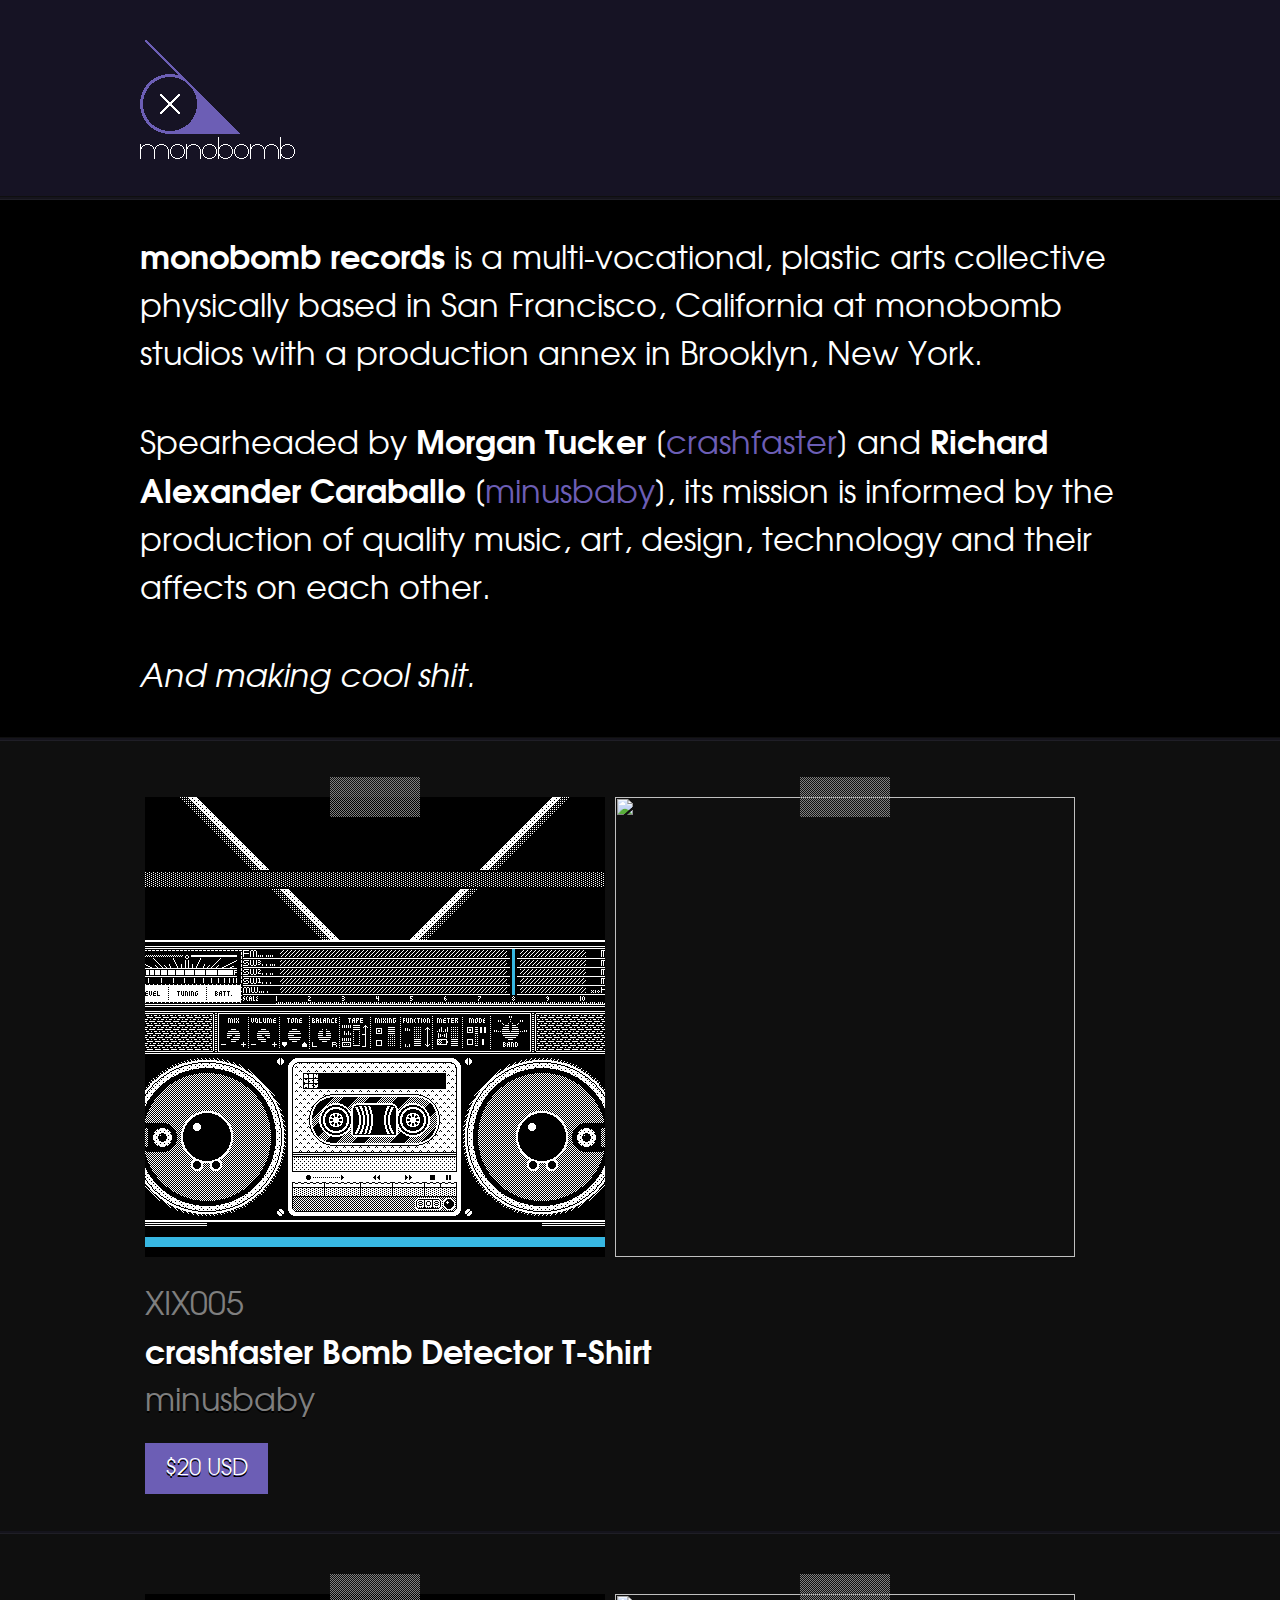
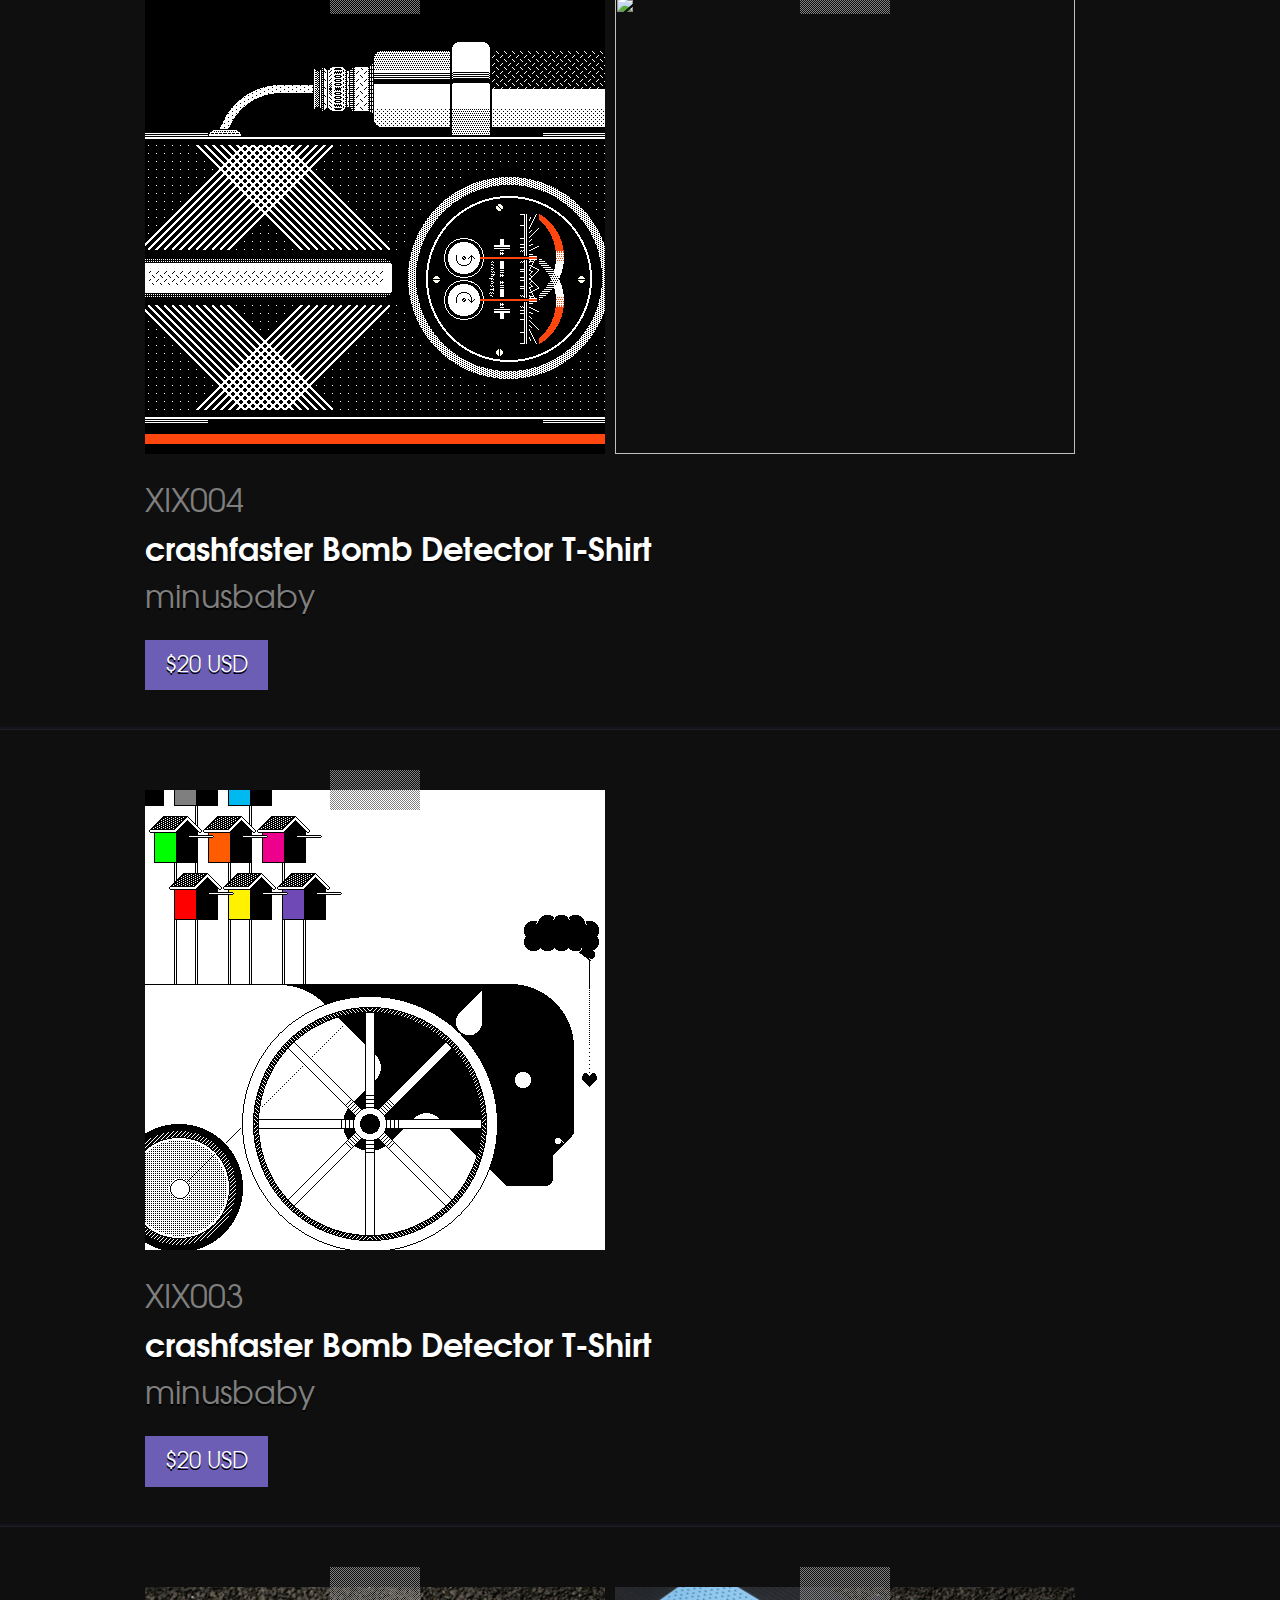
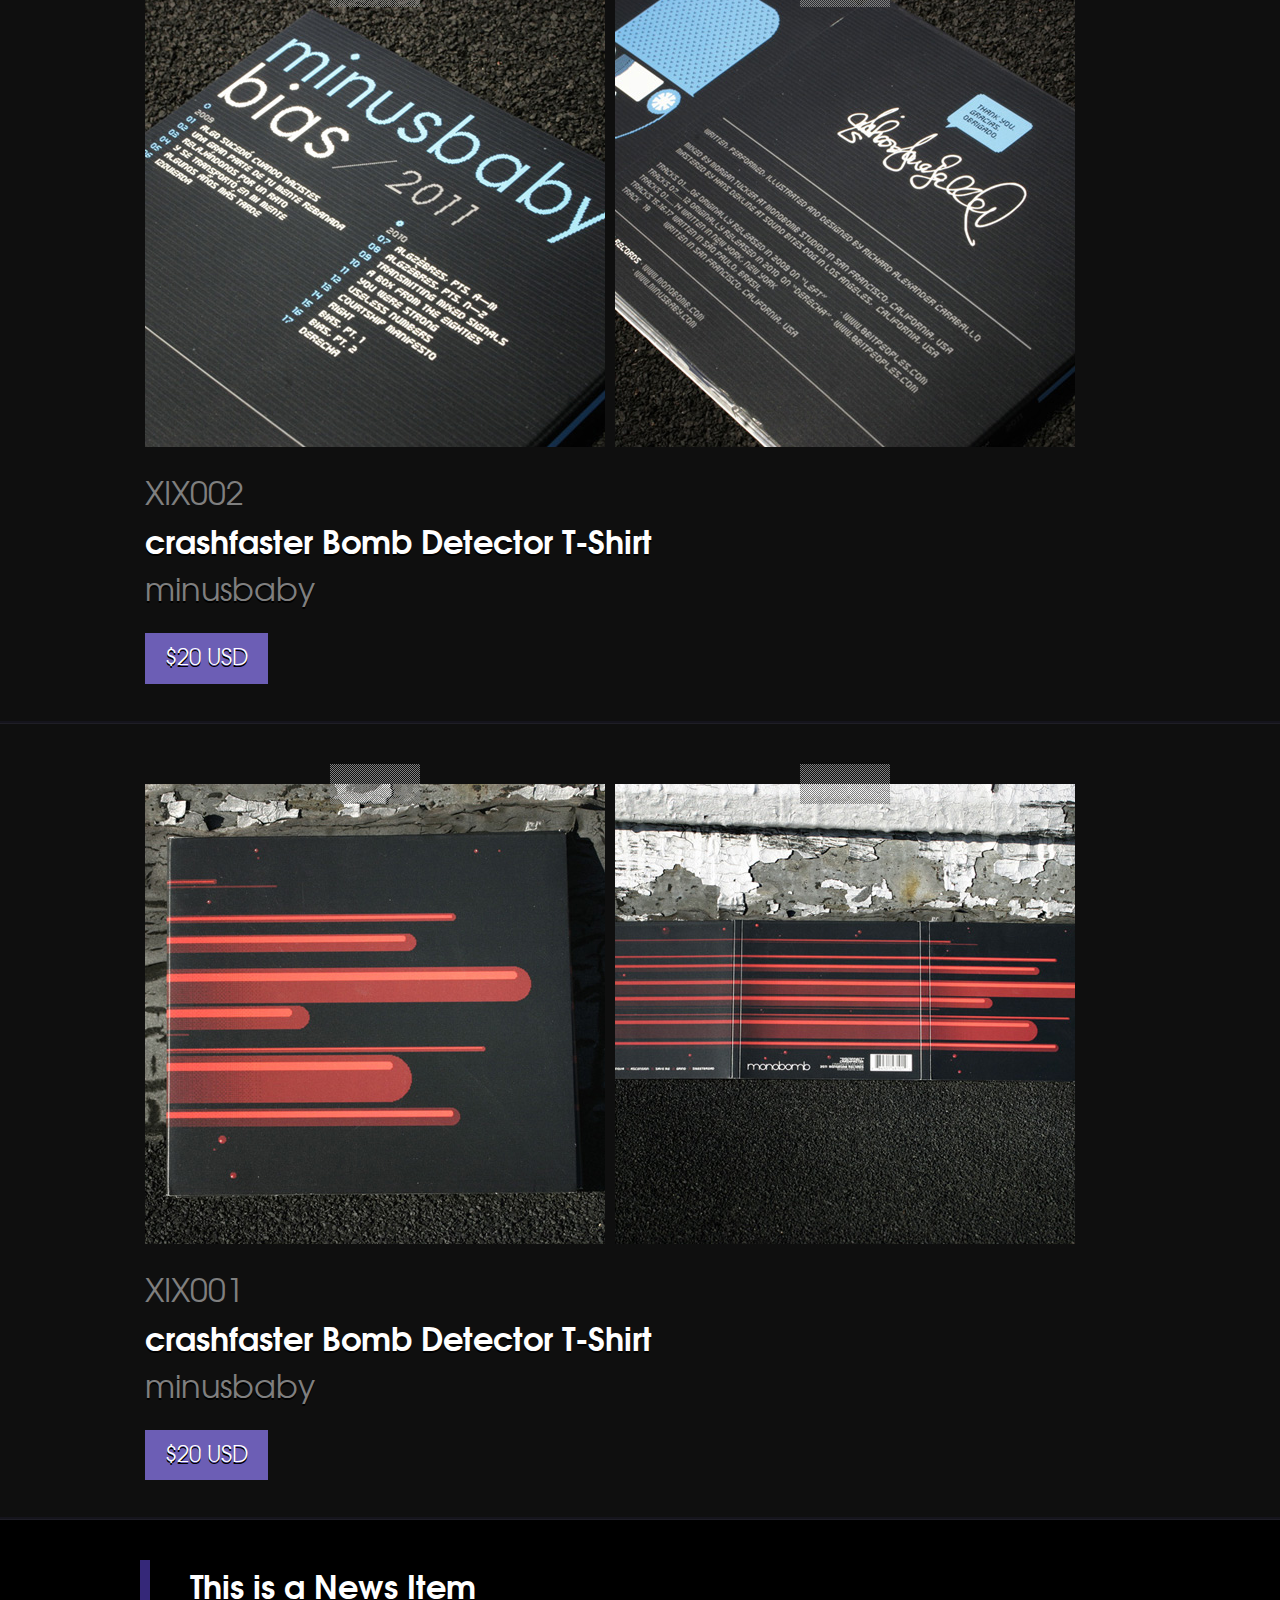
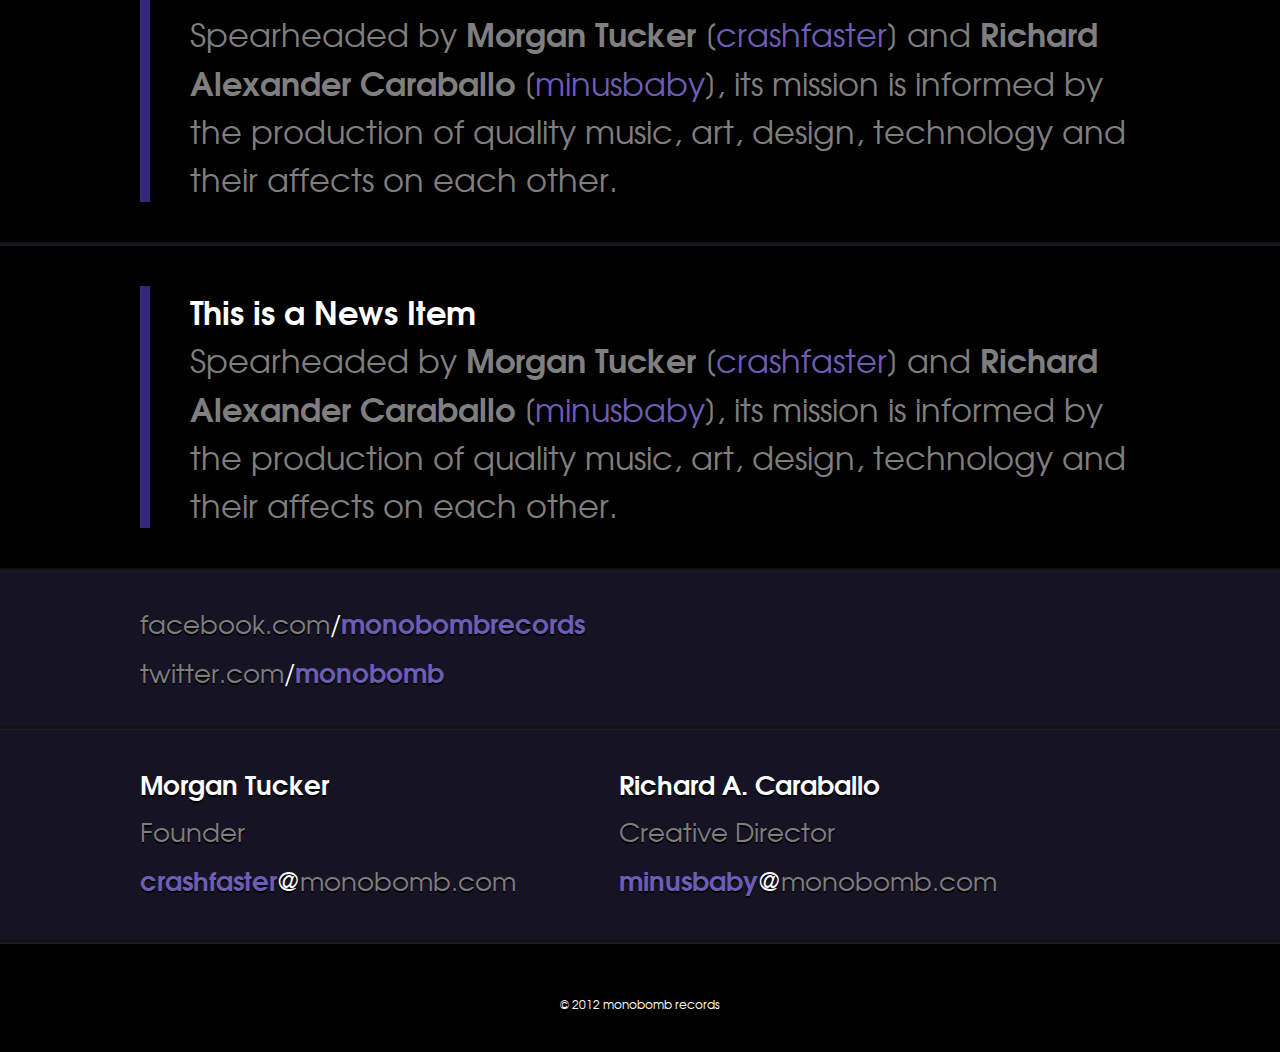
==== index.html @ 949836fb "Added some product images" ====
<!doctype html>
<html lang="en">
	<head>
		<meta charset="UTF-8">
		<title>monobomb records</title>
		<meta name="description" content="Blowing up lo-fi electronic music.">
		<meta name="author" content="Richard Caraballo,Timothy Caraballo">
		<meta name="keywords" content="monobomb,chiptune,music,label,chipmusic,crashfaster,minusbaby,xix">
		<meta name="viewport" content="width=device-width">
		<link href="favicon.ico" type="image/x-icon" rel="icon" /><link href="favicon.ico" type="image/x-icon" rel="shortcut icon">
		<link rel="stylesheet" href="css/Tex-Gyre-Adventor/stylesheet.css?v=2">
		<link rel="stylesheet" href="css/style.css?v=2">
		<link rel="apple-touch-icon" href="/favicon.ico">
		<link rel="apple-touch-icon-precomposed" href="/favicon.ico">
		<!--[if lt IE 9]>
			<script src="http://html5shiv.googlecode.com/svn/trunk/html5.js"></script>
		<![endif]-->
	</head>
	<body>
		<header><div class="wrapper"><a href="/" class="logo"><img src="images/logo.png" alt="monobomb" width="155" height="119"></a></div></header>
		<section id="about">
			<div class="wrapper">
				<p class="top">
					<b>monobomb records</b> is a multi-vocational, plastic arts collective physically based in San Francisco, California at monobomb studios with a production annex in Brooklyn, New York.
				</p>
				<p>
					Spearheaded by <b>Morgan Tucker</b> [<a href="http://crashfaster.com/" target="_blank">crashfaster</a>] and <b>Richard Alexander Caraballo</b> [<a href="http://minusbaby.com" target="_blank">minusbaby</a>], its mission is informed by the production of quality music, art, design, technology and their affects on each other.
				</p>
				<p>
					<em>And making cool shit.</em>
				</p>
			</div>
		</section>
		<article class="product">
			<div class="wrapper">
				<div class="framed"><img src="/images/products/xix005-01.png" alt="" width="460" height="460"></div><div class="framed"><img src="/images/products/xix005-02.png" alt="" width="460" height="460"></div>
				<h2 class="catalog">XIX005</h2>
				<h1>crashfaster Bomb Detector T-Shirt</h1>
				<h2 class="by">minusbaby</h2>
				<a href="#" class="button">$20 USD</a>
			</div>
		</article>
		<article class="product">
			<div class="wrapper">
				<div class="framed"><img src="/images/products/xix004-01.png" alt="" width="460" height="460"></div><div class="framed"><img src="/images/products/xix004-02.png" alt="" width="460" height="460"></div>
				<h2 class="catalog">XIX004</h2>
				<h1>crashfaster Bomb Detector T-Shirt</h1>
				<h2 class="by">minusbaby</h2>
				<a href="#" class="button">$20 USD</a>
			</div>
		</article>
		<article class="product">
			<div class="wrapper">
				<div class="framed"><img src="/images/products/xix003-01.png" alt="" width="460" height="460"></div>
				<h2 class="catalog">XIX003</h2>
				<h1>crashfaster Bomb Detector T-Shirt</h1>
				<h2 class="by">minusbaby</h2>
				<a href="#" class="button">$20 USD</a>
			</div>
		</article>
		<article class="product">
			<div class="wrapper">
				<div class="framed"><img src="/images/products/xix002-01.jpg" alt="" width="460" height="460"></div><div class="framed"><img src="/images/products/xix002-02.jpg" alt="" width="460" height="460"></div>
				<h2 class="catalog">XIX002</h2>
				<h1>crashfaster Bomb Detector T-Shirt</h1>
				<h2 class="by">minusbaby</h2>
				<a href="#" class="button">$20 USD</a>
			</div>
		</article>
		<article class="product">
			<div class="wrapper">
				<div class="framed"><img src="/images/products/xix001-1.jpg" alt="" width="460" height="460"></div><div class="framed"><img src="/images/products/xix001-2.jpg" alt="" width="460" height="460"></div>
				<h2 class="catalog">XIX001</h2>
				<h1>crashfaster Bomb Detector T-Shirt</h1>
				<h2 class="by">minusbaby</h2>
				<a href="#" class="button">$20 USD</a>
			</div>
		</article>
		<article class="news">
			<div class="wrapper">
				<div class="post">
					<h1>This is a News Item</h1>
					<p>
						Spearheaded by <b>Morgan Tucker</b> [<a href="http://crashfaster.com/" target="_blank">crashfaster</a>] and <b>Richard Alexander Caraballo</b> [<a href="http://minusbaby.com" target="_blank">minusbaby</a>], its mission is informed by the production of quality music, art, design, technology and their affects on each other.
					</p>
				</div>
			</div>
		</article>
		<article class="news">
			<div class="wrapper">
				<div class="post">
					<h1>This is a News Item</h1>
					<p>
						Spearheaded by <b>Morgan Tucker</b> [<a href="http://crashfaster.com/" target="_blank">crashfaster</a>] and <b>Richard Alexander Caraballo</b> [<a href="http://minusbaby.com" target="_blank">minusbaby</a>], its mission is informed by the production of quality music, art, design, technology and their affects on each other.
					</p>
				</div>
			</div>
		</article>
		<section id="social">
			<div class="wrapper">
				<a href="http://facebook.com/monobombrecords" target="_blank" class="facebook"><span class="dark">facebook<span class="tld">.com</span></span><span class="slash bright">/</span><b>monobombrecords</b></a>
				<a href="http://twitter.com/monobomb" target="_blank" class="twitter"><span class="dark at">@</span><span class="dark domain">twitter<span class="tld">.com</span></span><span class="slash bright">/</span><b>monobomb</b></a>
			</div>
		</section>
		<section id="contact">
			<div class="wrapper">
				<div class="contact">
					<h1><a href="mailto:crashfaster@monobomb.com">Morgan Tucker</a></h1>
					<h2>Founder</h2>
					<a href="mailto:crashfaster@monobomb.com" class="email"><b>crashfaster</b><span class="bright">@</span><span class="dark">monobomb.com</span></a>
				</div>
				<div class="contact">
					<h1><a href="mailto:minusbaby@monobomb.com">Richard A. Caraballo</a></h1>
					<h2>Creative Director</h2>
					<a href="mailto:minusbaby@monobomb.com" class="email"><b>minusbaby</b><span class="bright">@</span><span class="dark">monobomb.com</span></a>
				</div>
			</div>
		</section>
		<footer class="wrapper">&copy; 2012 monobomb records</footer>
		<!--[if lt IE 7 ]>
			<script src="js/libs/dd_belatedpng.js"></script>
			<script> DD_belatedPNG.fix('img, .png_bg');</script>
		<![endif]-->
		<script src="/js/nwmatcher-1.2.5.js"></script>
		<!--[if (gte IE 6)&(lte IE 8)]>
			<script type="text/javascript" src="/js/selectivizr-min.js"></script>
		<![endif]-->
		<script src="/js/respond.min.js"></script>
	</body>
</html>
---- css/Tex-Gyre-Adventor/stylesheet.css ----
/* Generated by Font Squirrel (http://www.fontsquirrel.com) on May 3, 2011 10:49:43 PM America/New_York */



@font-face {
    font-family: 'TeXGyreAdventor';
    src: url('texgyreadventor-regular-webfont.eot');
    src: url('texgyreadventor-regular-webfont.eot?#iefix') format('embedded-opentype'),
         url('texgyreadventor-regular-webfont.woff') format('woff'),
         url('texgyreadventor-regular-webfont.ttf') format('truetype'),
         url('texgyreadventor-regular-webfont.svg#TeXGyreAdventorRegular') format('svg');
    font-weight: normal;
    font-style: normal;

}

@font-face {
    font-family: 'TeXGyreAdventor';
    src: url('texgyreadventor-italic-webfont.eot');
    src: url('texgyreadventor-italic-webfont.eot?#iefix') format('embedded-opentype'),
         url('texgyreadventor-italic-webfont.woff') format('woff'),
         url('texgyreadventor-italic-webfont.ttf') format('truetype'),
         url('texgyreadventor-italic-webfont.svg#TeXGyreAdventorItalic') format('svg');
    font-weight: normal;
    font-style: italic;

}

@font-face {
    font-family: 'TeXGyreAdventor';
    src: url('texgyreadventor-bold-webfont.eot');
    src: url('texgyreadventor-bold-webfont.eot?#iefix') format('embedded-opentype'),
         url('texgyreadventor-bold-webfont.woff') format('woff'),
         url('texgyreadventor-bold-webfont.ttf') format('truetype'),
         url('texgyreadventor-bold-webfont.svg#TeXGyreAdventorBold') format('svg');
    font-weight: bold;
    font-style: normal;

}

@font-face {
    font-family: 'TeXGyreAdventor';
    src: url('texgyreadventor-bolditalic-webfont.eot');
    src: url('texgyreadventor-bolditalic-webfont.eot?#iefix') format('embedded-opentype'),
         url('texgyreadventor-bolditalic-webfont.woff') format('woff'),
         url('texgyreadventor-bolditalic-webfont.ttf') format('truetype'),
         url('texgyreadventor-bolditalic-webfont.svg#TeXGyreAdventorBoldItalic') format('svg');
    font-weight: bold;
    font-style: italic;

}
---- css/style.css ----
/* ==== Scroll down to find where to put your styles :) ==== */
/*  HTML5 ✰ Boilerplate  */
html,
body,
div,
span,
object,
iframe,
h1,
h2,
h3,
h4,
h5,
h6,
p,
blockquote,
pre,
abbr,
address,
cite,
code,
del,
dfn,
em,
img,
ins,
kbd,
q,
samp,
small,
strong,
sub,
sup,
var,
b,
i,
dl,
dt,
dd,
ol,
ul,
li,
fieldset,
form,
label,
legend,
table,
caption,
tbody,
tfoot,
thead,
tr,
th,
td,
article,
aside,
canvas,
details,
figcaption,
figure,
footer,
header,
hgroup,
menu,
nav,
section,
summary,
time,
mark,
audio,
video {
  margin: 0;
  padding: 0;
  border: 0;
  font-size: 100%;
  font: inherit;
  vertical-align: baseline;
}
article,
aside,
details,
figcaption,
figure,
footer,
header,
hgroup,
menu,
nav,
section {
  display: block;
}
blockquote,
q {
  quotes: none;
}
blockquote:before,
blockquote:after,
q:before,
q:after {
  content: '';
  content: none;
}
ins {
  background-color: #ff9;
  color: #000;
  text-decoration: none;
}
mark {
  background-color: #ff9;
  color: #000;
  font-style: italic;
  font-weight: bold;
}
del {
  text-decoration: line-through;
}
abbr[title],
dfn[title] {
  border-bottom: 1px dotted;
  cursor: help;
}
table {
  border-collapse: collapse;
  border-spacing: 0;
}
hr {
  display: block;
  height: 1px;
  border: 0;
  border-top: 1px solid #ccc;
  margin: 1em 0;
  padding: 0;
}
input,
select {
  vertical-align: middle;
}
body {
  font: 13px/1.231 sans-serif;
  *font-size: small;
}
select,
input,
textarea,
button {
  font: 99% sans-serif;
}
pre,
code,
kbd,
samp {
  font-family: monospace, sans-serif;
}
html {
  overflow-y: scroll;
}
a:hover,
a:active {
  outline: none;
}
ul,
ol {
  margin-left: 2em;
}
ol {
  list-style-type: decimal;
}
nav ul,
nav li {
  margin: 0;
  list-style: none;
  list-style-image: none;
}
small {
  font-size: 85%;
}
strong,
th {
  font-weight: bold;
}
td {
  vertical-align: top;
}
sub,
sup {
  font-size: 75%;
  line-height: 0;
  position: relative;
}
sup {
  top: -0.5em;
}
sub {
  bottom: -0.25em;
}
pre {
  white-space: pre;
  white-space: pre-wrap;
  word-wrap: break-word;
  padding: 15px;
}
textarea {
  overflow: auto;
}
.ie6 legend,
.ie7 legend {
  margin-left: -7px;
}
input[type="radio"] {
  vertical-align: text-bottom;
}
input[type="checkbox"] {
  vertical-align: bottom;
}
.ie7 input[type="checkbox"] {
  vertical-align: baseline;
}
.ie6 input {
  vertical-align: text-bottom;
}
label,
input[type="button"],
input[type="submit"],
input[type="image"],
button {
  cursor: pointer;
}
button,
input,
select,
textarea {
  margin: 0;
}
input:invalid,
textarea:invalid {
  border-radius: 1px;
  -moz-box-shadow: 0px 0px 5px red;
  -webkit-box-shadow: 0px 0px 5px red;
  box-shadow: 0px 0px 5px red;
}
.no-boxshadow input:invalid,
.no-boxshadow textarea:invalid {
  background-color: #f0dddd;
}
::-moz-selection {
  background: #FF5E99;
  color: #fff;
  text-shadow: none;
}
::selection {
  background: #FF5E99;
  color: #fff;
  text-shadow: none;
}
a:link {
  -webkit-tap-highlight-color: #FF5E99;
}
button {
  width: auto;
  overflow: visible;
}
.ie7 img {
  -ms-interpolation-mode: bicubic;
}
body,
select,
input,
textarea {
  color: #444;
}
h1,
h2,
h3,
h4,
h5,
h6 {
  font-weight: bold;
}
a,
a:active,
a:visited {
  color: #607890;
}
a:hover {
  color: #036;
}
/*
    // ========================================== \\
   ||                                              ||
   ||               Your styles !                  ||
   ||                                              ||
    \\ ========================================== //
*/
/* Macros and Variables */
/* styles */
::-moz-selection {
  background-color: #352879;
}
::-webkit-selection {
  background-color: #352879;
}
::selection {
  background-color: #352879;
}
body {
  height: 100%;
  font-family: TeXGyreAdventor, Verdana, Arial, Helvetica, sans-serif;
  font-size: 100%;
  line-height: 100%;
  color: #ffffff;
  text-shadow: 0px 2px 0px #000;
  background-color: #000;
}
body > article,
body > div,
body > section {
  -moz-box-sizing: border-box;
  -webkit-box-sizing: border-box;
  box-sizing: border-box;
  *behavior: url('/js/box-sizing/boxsizing.htc');
  width: 100%;
  min-width: 1000px;
  font-size: 2em;
  line-height: 1.5em;
}
p {
  margin-bottom: 40px;
}
a {
  -webkit-transition: color .20s linear;
  -moz-transition: color .20s linear;
  transition: color .20s linear;
}
a:link,
a:visited {
  color: #6c5eb5;
  text-decoration: none;
}
a:hover,
a:active {
  color: #beb1ff;
}
a:link {
  -webkit-tap-highlight-color: #352879;
}
h1,
h2 {
  color: #ffffff;
}
h2 {
  font-weight: normal;
}
b {
  font-weight: bold;
}
em {
  font-style: italic;
}
.wrapper {
  -moz-box-sizing: border-box;
  -webkit-box-sizing: border-box;
  box-sizing: border-box;
  *behavior: url('/js/box-sizing/boxsizing.htc');
  width: 1000px;
  margin: 0 auto;
  position: relative;
}
header {
  -moz-box-sizing: border-box;
  -webkit-box-sizing: border-box;
  box-sizing: border-box;
  *behavior: url('/js/box-sizing/boxsizing.htc');
  position: relative;
  background-color: #161324;
  padding: 40px;
  margin-bottom: 30px;
}
header:after {
  content: '';
  display: block;
  height: 4px;
  width: 100%;
  position: absolute;
  left: 0;
  background-image: url('/images/divider.png');
  background-repeat: repeat-x;
  bottom: 0;
}
footer {
  padding: 52px 0 40px 0;
  font-size: 0.75em;
  text-align: center;
}
#social,
#contact {
  color: #7f7f7f;
  background-color: #161324;
  padding: 30px 40px 30px;
  background-image: url('/images/divider.png');
  background-repeat: repeat-x;
}
#social a.email,
#contact a.email {
  display: block;
  margin-bottom: 10px;
}
#social h1 a,
#contact h1 a {
  color: #ffffff;
}
#social h2,
#contact h2,
#social a,
#contact a {
  font-size: 0.8em;
}
#social .contact,
#contact .contact {
  display: inline-block;
  width: 460px;
}
#social .contact + .contact,
#contact .contact + .contact {
  margin-left: 10px;
}
#social a {
  display: block;
}
#social .at {
  display: none;
}
#contact {
  position: relative;
}
#contact:after {
  content: '';
  display: block;
  height: 4px;
  width: 100%;
  position: absolute;
  left: 0;
  background-image: url('/images/divider.png');
  background-repeat: repeat-x;
  bottom: 0;
}
section,
article {
  padding: 0px 40px;
}
article.news {
  margin-top: 40px;
  margin-bottom: 40px;
  color: #7f7f7f;
}
article.news + .news {
  position: relative;
}
article.news + .news:before {
  content: '';
  display: block;
  height: 4px;
  width: 100%;
  position: absolute;
  left: 0;
  background-image: url('/images/divider.png');
  background-repeat: repeat-x;
  top: 0px;
}
article.news + .news .wrapper {
  padding-top: 44px;
}
article.news h1 {
  color: #ffffff;
}
article.news .button {
  margin-bottom: 0;
}
article.product {
  position: relative;
  position: relative;
  background-color: #0f0f0f;
  padding: 40px 30px 20px 40px;
}
article.product:before {
  content: '';
  display: block;
  height: 4px;
  width: 100%;
  position: absolute;
  left: 0;
  background-image: url('/images/divider.png');
  background-repeat: repeat-x;
  top: 0px;
}
article.product:after {
  content: '';
  display: block;
  height: 4px;
  width: 100%;
  position: absolute;
  left: 0;
  background-image: url('/images/divider.png');
  background-repeat: repeat-x;
  bottom: 0;
}
article.product + .product:before {
  display: none;
}
article.product .framed {
  display: inline-block;
  position: relative;
  width: 460px;
  height: 460px;
  margin-top: 20px;
  margin-bottom: 20px;
}
article.product .framed img {
  z-index: 1;
}
article.product .framed:before {
  content: '';
  display: block;
  position: absolute;
  top: -20px;
  left: 0;
  height: 40px;
  width: 100%;
  background-image: url('/images/tape.png');
  background-repeat: no-repeat;
  background-position: 50% 0;
  z-index: 2;
}
article.product .framed + .framed {
  margin-left: 10px;
}
h1 {
  font-weight: bold;
}
h2 {
  color: #7f7f7f;
  font-weight: normal;
}
h2.catalog {
  text-shadow: none;
}
h2.by {
  margin-bottom: 0.5em;
}
.post {
  padding-left: 40px;
  border-left: 10px solid #352879;
}
.bright {
  color: #ffffff;
}
.dark {
  color: #7f7f7f;
}
.purp {
  color: #352879;
}
.button {
  display: inline-block;
  padding: 15px 20px 20px;
  margin-bottom: 20px;
  font-size: 0.7em;
  line-height: 0.7em;
  color: #ffffff;
  background-color: #6c5eb5;
}
a.button:link,
a.button:visited {
  color: #ffffff;
}
a.button:hover,
a.button:active {
  color: black;
  background-color: #beb1ff;
  text-shadow: none;
}
@media screen and (max-width: 580px) {
  body {
    width: 100%;
  }
  body > article,
  body > div,
  body > section {
    min-width: 100%;
    font-size: 1.1em;
    line-height: 1.5em;
  }
  p {
    margin-bottom: 20px;
  }
  .wrapper {
    width: auto;
    margin: 0;
  }
  section,
  article {
    padding: 0px 20px;
  }
  header {
    padding: 20px;
    margin-bottom: 20px;
  }
  footer {
    padding: 22px 0 20px 0;
  }
  article.news {
    margin-top: 20px;
    margin-bottom: 20px;
  }
  article.news + .news {
    margin-top: 0;
  }
  article.product {
    padding: 20px;
  }
  article.product .framed {
    display: block;
    width: 100%;
    height: auto;
    margin-bottom: 10px;
  }
  article.product .framed img {
    width: 100%;
    height: auto;
  }
  article.product .framed + .framed {
    margin-left: 0;
  }
  .new {
    padding-left: 20px;
    border-left: 10px solid #352879;
  }
  .button {
    padding: 5px 10px 10px;
    margin-bottom: 10px;
    font-size: 1em;
  }
  #social a {
    display: block;
    font-size: 1em;
  }
  #social .facebook {
    text-transform: capitalize;
    font-weight: bold;
  }
  #social .facebook .dark {
    color: inherit;
  }
  #social .facebook:link,
  #social .facebook:visited {
    color: #6c5eb5 !important;
  }
  #social .facebook:hover,
  #social .facebook:active {
    color: #beb1ff !important;
  }
  #social .facebook .tld,
  #social .facebook b {
    display: none;
  }
  #social .twitter {
    text-transform: capitalize;
    font-weight: bold;
  }
  #social .twitter:link .domain,
  #social .twitter:visited .domain {
    color: #6c5eb5 !important;
  }
  #social .twitter:hover .domain,
  #social .twitter:active .domain {
    color: #beb1ff !important;
  }
  #social .twitter .tld,
  #social .twitter .slash,
  #social .twitter b {
    display: none;
  }
  #social .twitter .at {
    display: inline;
    font-weight: normal;
  }
  #contact .contact {
    display: block;
    margin-bottom: 20px;
    width: auto;
  }
  #contact .contact h2 {
    color: #ffffff;
  }
  #contact .contact + .contact {
    margin-left: 0;
    margin-bottom: 0;
  }
  #contact h1 a:link,
  #contact h1 a:visited {
    color: #6c5eb5;
  }
  #contact h1 a:hover,
  #contact h1 a:active {
    color: #beb1ff;
  }
  #contact a {
    font-size: 1em;
  }
  #contact a.email {
    display: none;
  }
}
/* MORE BOILERPLATE CLASSES */
.ir {
  display: block;
  text-indent: -999em;
  overflow: hidden;
  background-repeat: no-repeat;
  text-align: left;
  direction: ltr;
}
.hidden {
  display: none;
  visibility: hidden;
}
.visuallyhidden {
  border: 0;
  clip: rect(0 0 0 0);
  height: 1px;
  margin: -1px;
  overflow: hidden;
  padding: 0;
  position: absolute;
  width: 1px;
}
.visuallyhidden.focusable:active,
.visuallyhidden.focusable:focus {
  clip: auto;
  height: auto;
  margin: 0;
  overflow: visible;
  position: static;
  width: auto;
}
.invisible {
  visibility: hidden;
}
.clearfix:before,
.clearfix:after {
  content: "\0020";
  display: block;
  height: 0;
  overflow: hidden;
}
.clearfix:after {
  clear: both;
}
.clearfix {
  zoom: 1;
}
@media all and (orientation: portrait) {
  
}
@media all and (orientation: landscape) {
  
}
@media screen and (max-device-width: 480px) {
  /* html { -webkit-text-size-adjust:none; -ms-text-size-adjust:none; } */
}
@media print {
  * {
    background: transparent !important;
    color: black !important;
    text-shadow: none !important;
    filter: none !important;
    -ms-filter: none !important;
  }
  a,
  a:visited {
    color: #444 !important;
    text-decoration: underline;
  }
  a[href]:after {
    content: " (" attr(href) ")";
  }
  abbr[title]:after {
    content: " (" attr(title) ")";
  }
  .ir a:after,
  a[href^="javascript:"]:after,
  a[href^="#"]:after {
    content: "";
  }
  pre,
  blockquote {
    border: 1px solid #999;
    page-break-inside: avoid;
  }
  thead {
    display: table-header-group;
  }
  tr,
  img {
    page-break-inside: avoid;
  }
  @page  {
    margin: 0.5cm;
  }
  p,
  h2,
  h3 {
    orphans: 3;
    widows: 3;
  }
  h2,
  h3 {
    page-break-after: avoid;
  }
}
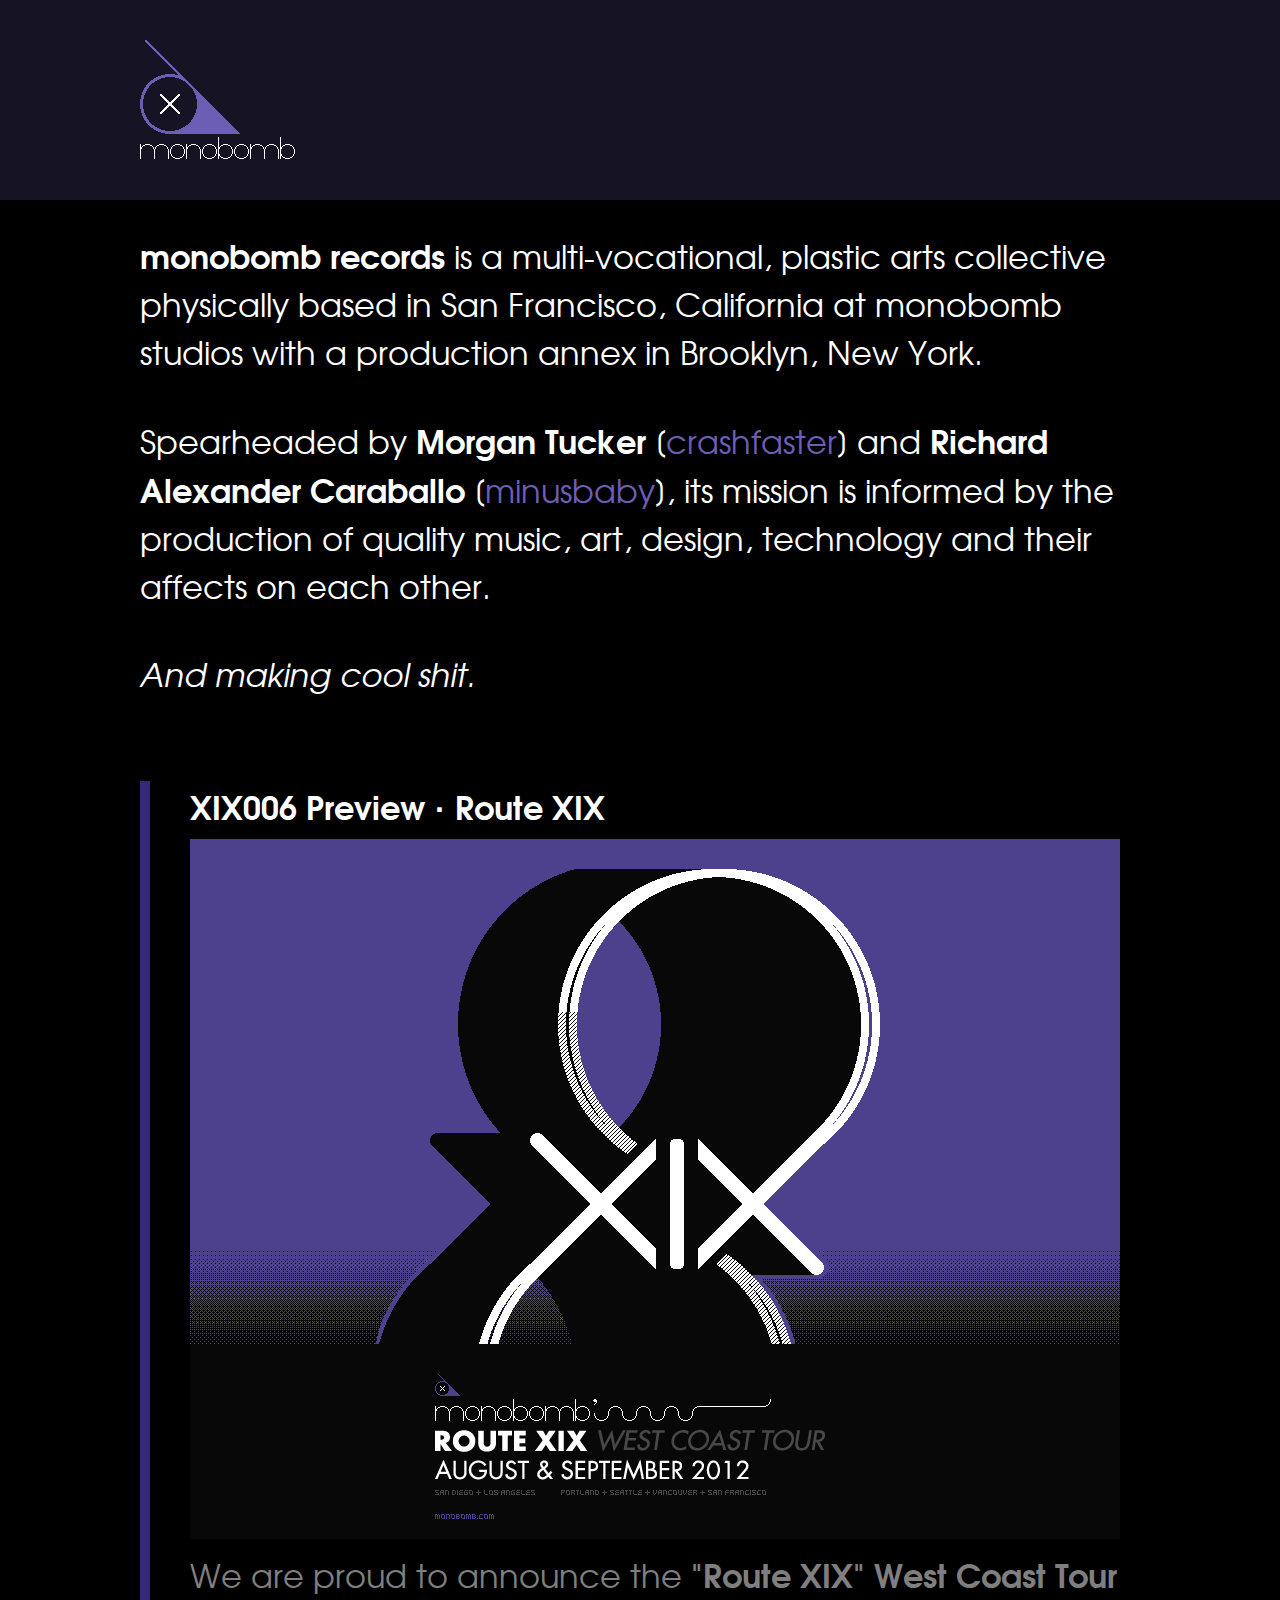
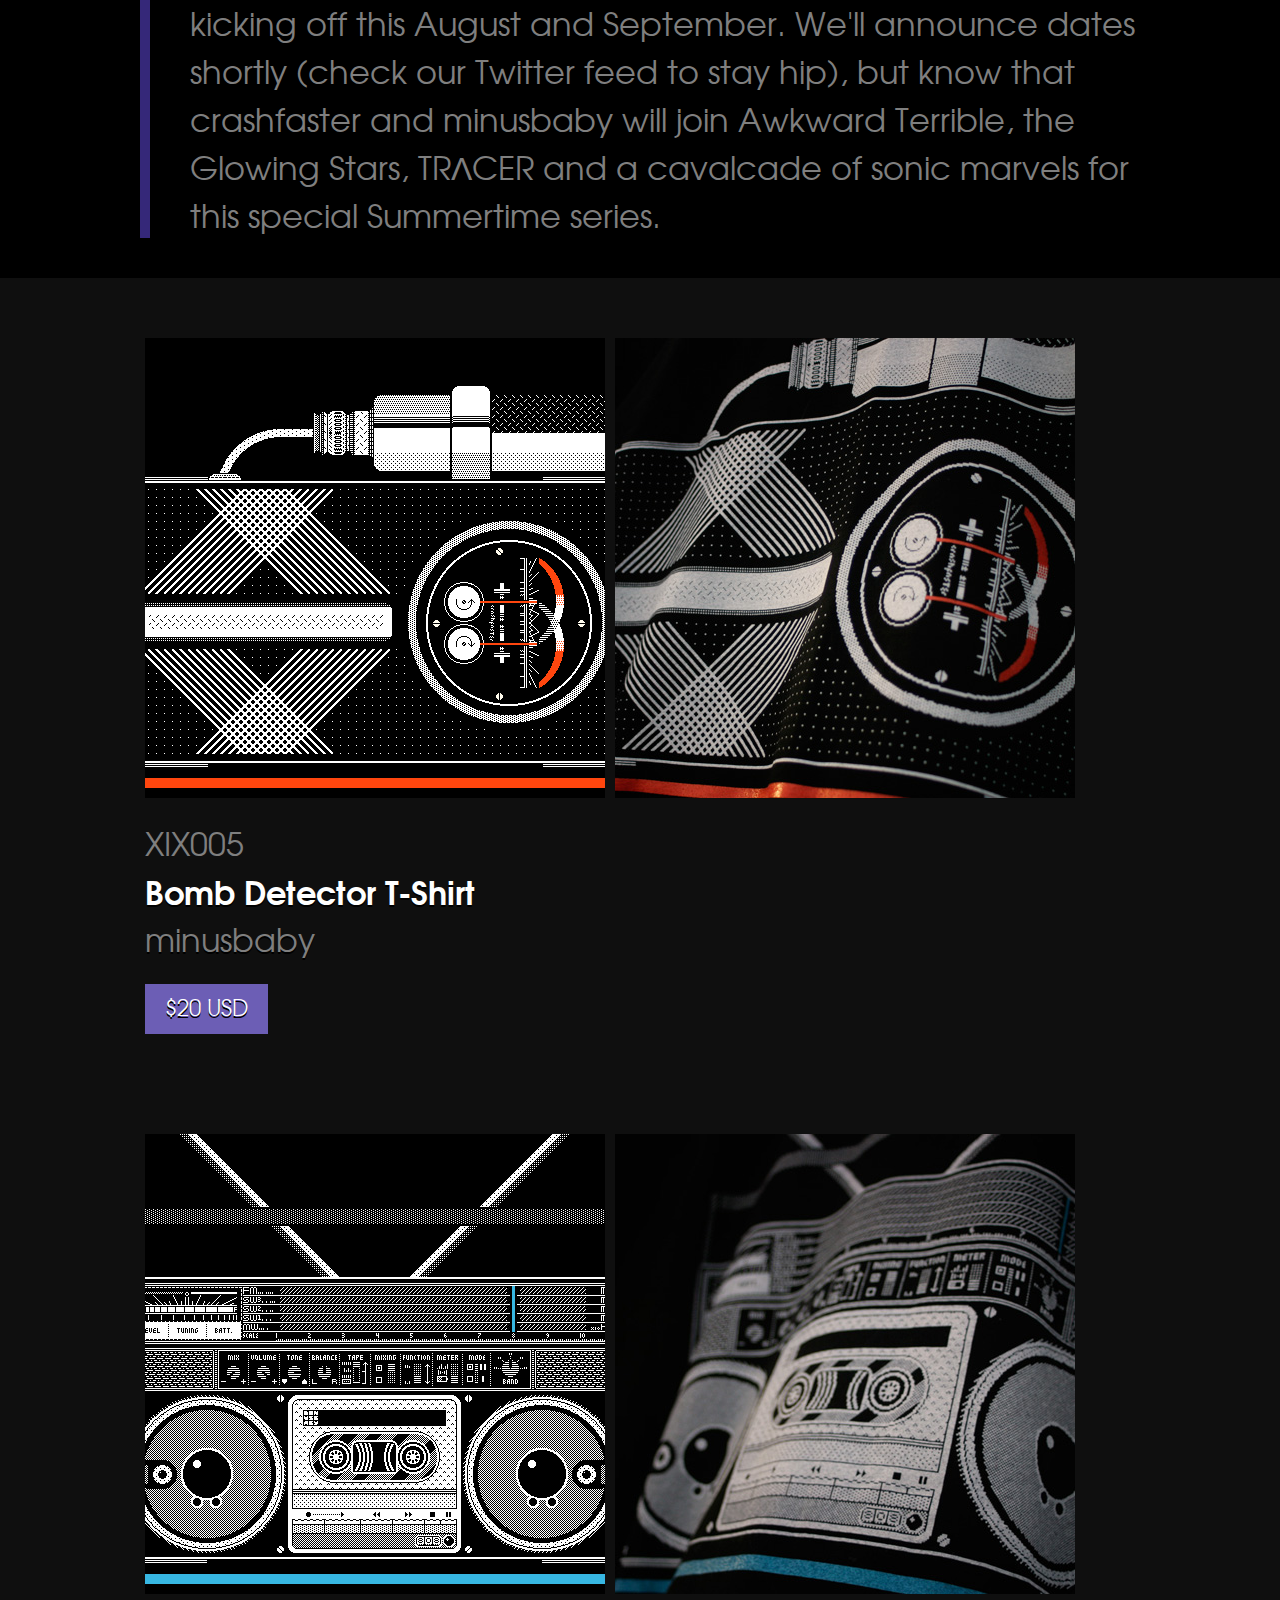
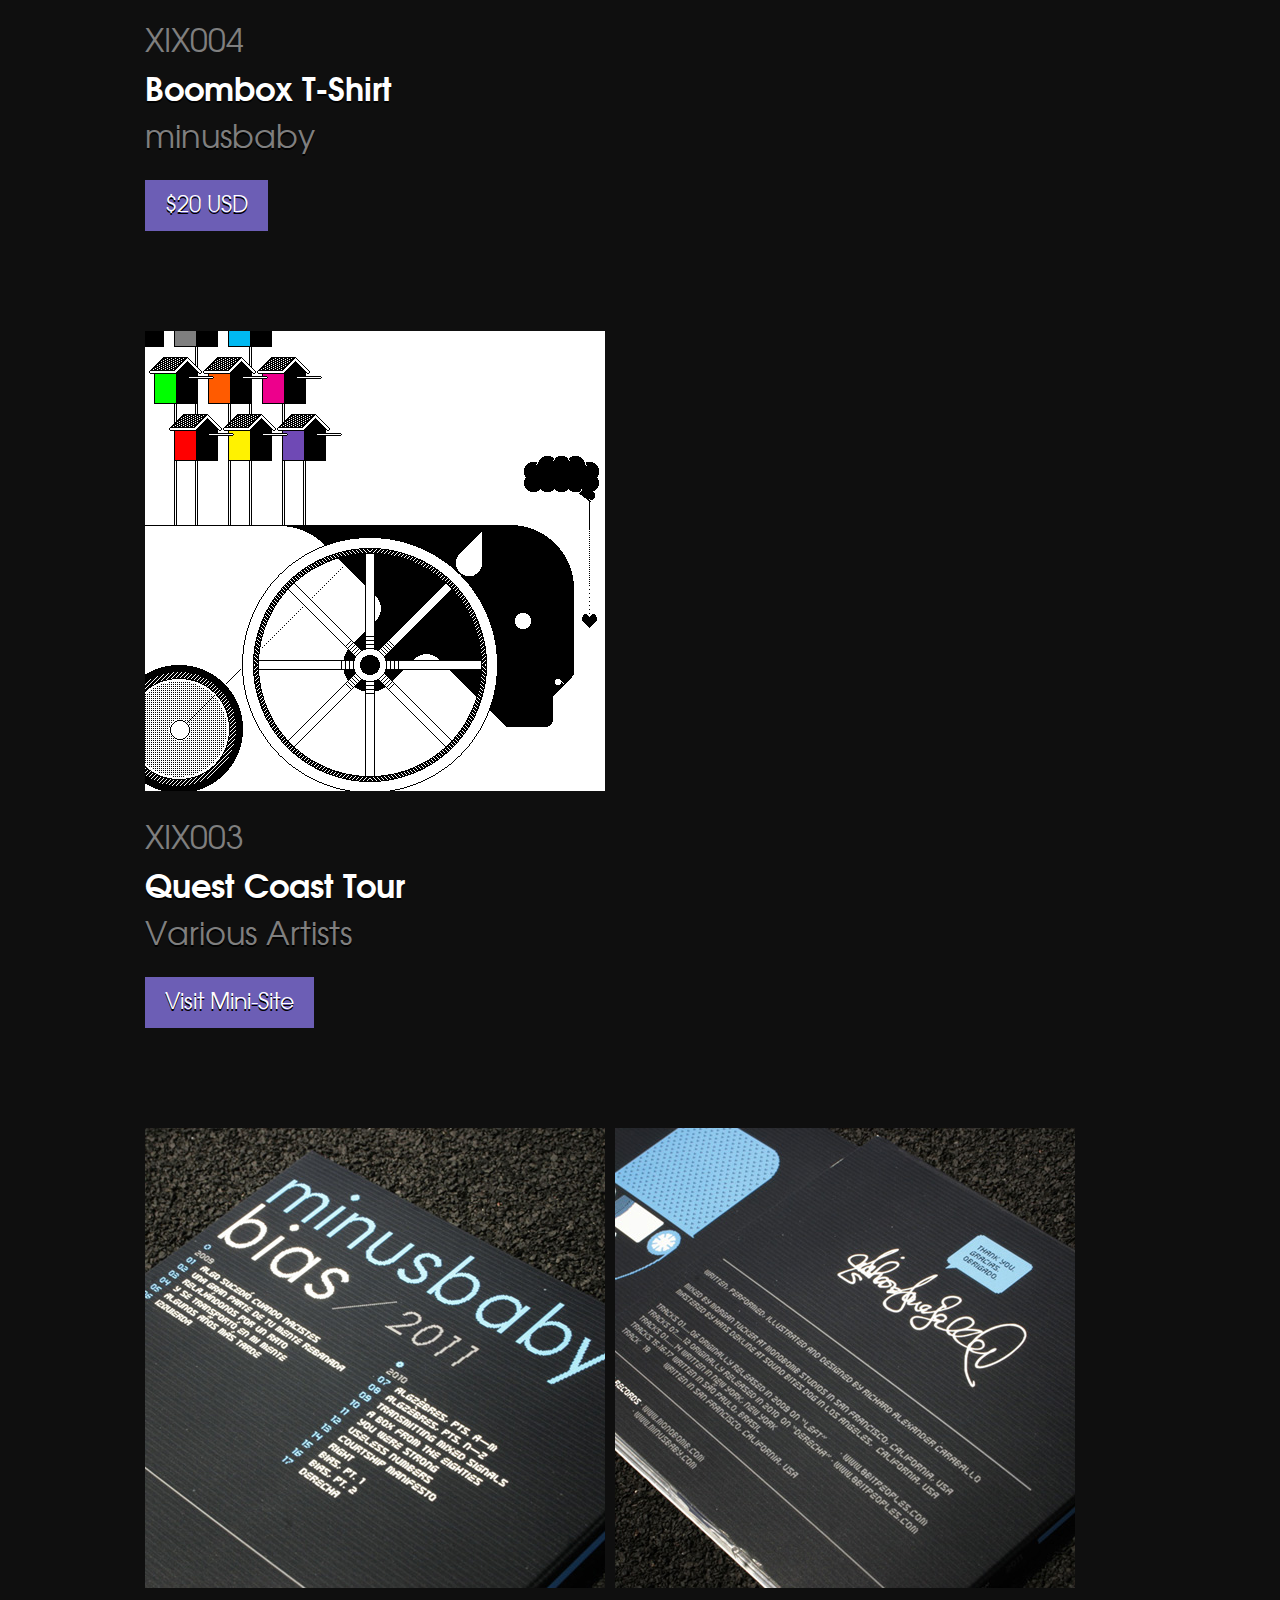
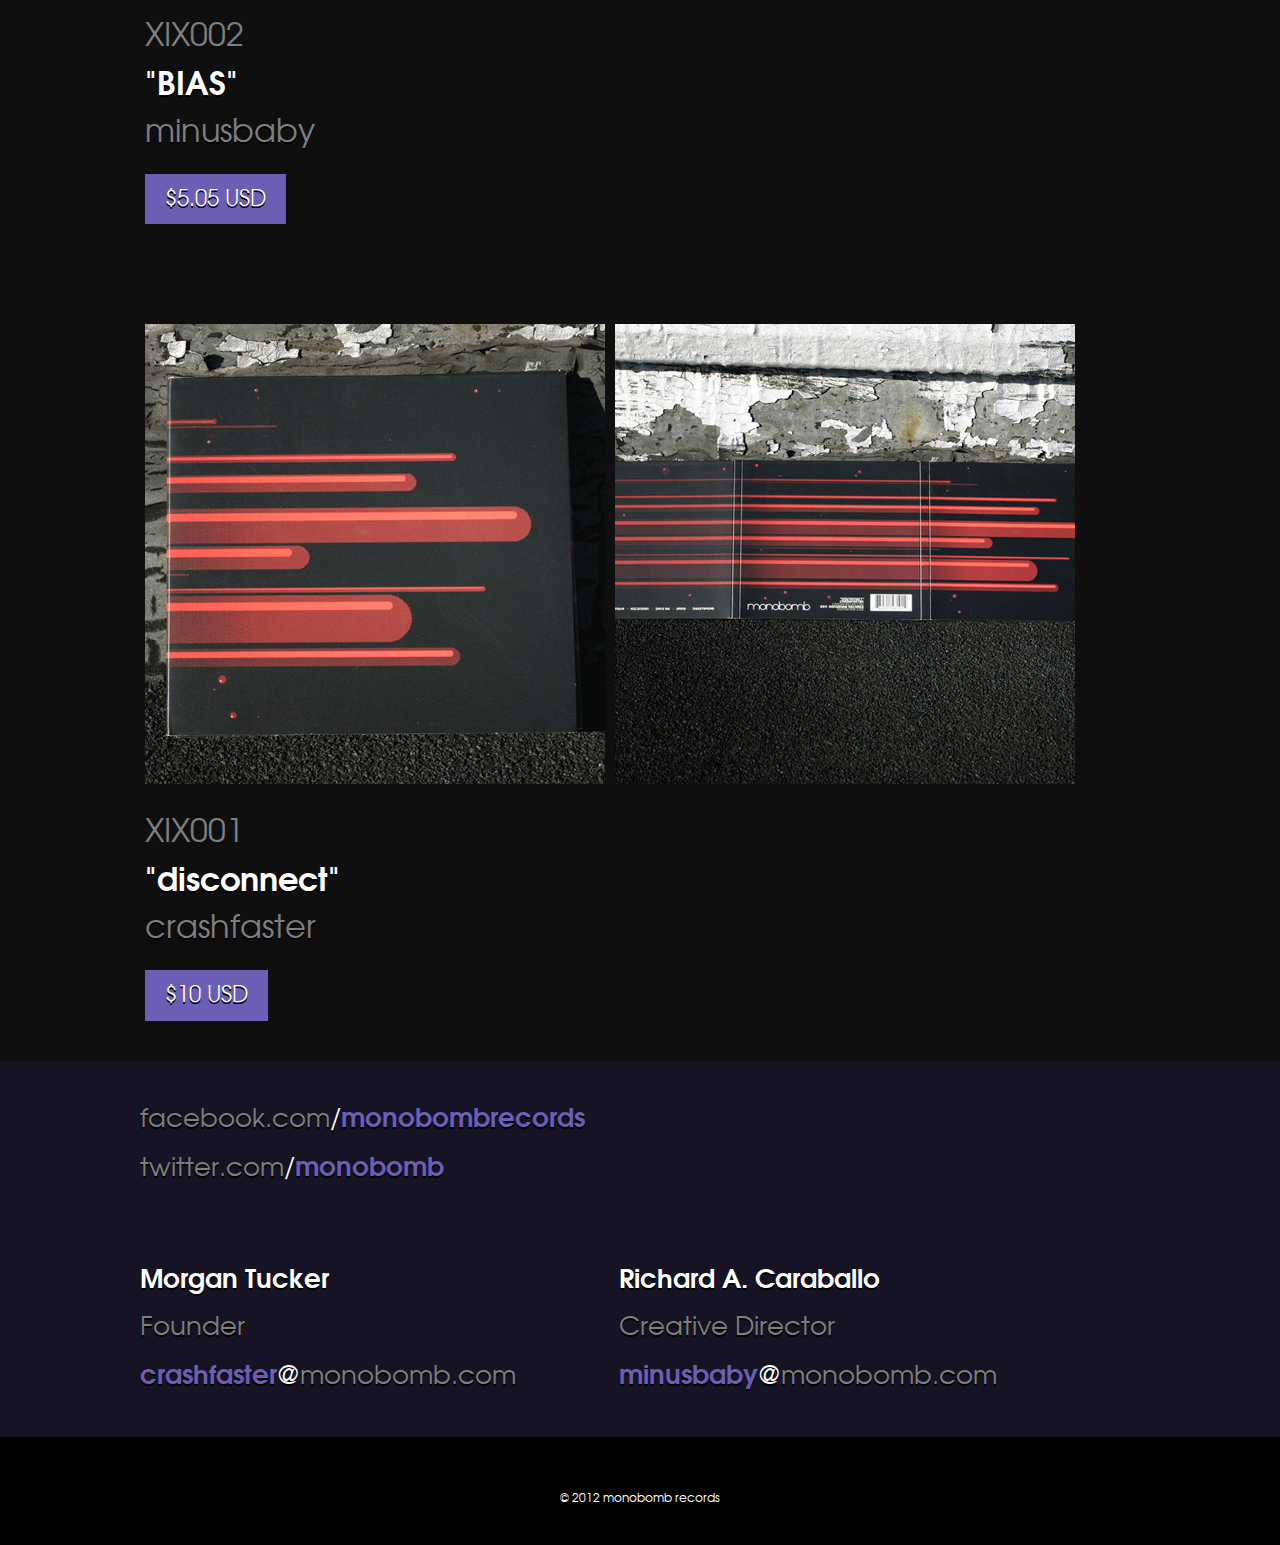
==== commit 98062df2: "Finished the second interim site." ====
--- a/index.html
+++ b/index.html
@@ -9,7 +9,7 @@
 		<meta name="viewport" content="width=device-width">
 		<link href="favicon.ico" type="image/x-icon" rel="icon" /><link href="favicon.ico" type="image/x-icon" rel="shortcut icon">
 		<link rel="stylesheet" href="css/Tex-Gyre-Adventor/stylesheet.css?v=2">
-		<link rel="stylesheet" href="css/style.css?v=2">
+		<link rel="stylesheet" href="css/style.css?v=1">
 		<link rel="apple-touch-icon" href="/favicon.ico">
 		<link rel="apple-touch-icon-precomposed" href="/favicon.ico">
 		<!--[if lt IE 9]>
@@ -31,51 +31,63 @@
 				</p>
 			</div>
 		</section>
-		<article class="product">
+		<article class="news">
 			<div class="wrapper">
-				<div class="framed"><img src="/images/products/xix005-01.png" alt="" width="460" height="460"></div><div class="framed"><img src="/images/products/xix005-02.png" alt="" width="460" height="460"></div>
-				<h2 class="catalog">XIX005</h2>
-				<h1>crashfaster Bomb Detector T-Shirt</h1>
-				<h2 class="by">minusbaby</h2>
-				<a href="#" class="button">$20 USD</a>
+				<div class="post">
+					<h1 style="margin-bottom: 0.3em;">XIX006 Preview · Route XIX</h1>
+					<img src="/images/news/route_xix_2012-07-04.png" alt="" width="930" height="700">
+					<p>
+						We are proud to announce the <b>"Route XIX" West Coast Tour</b> kicking off this August and September. We'll announce dates shortly (check our Twitter feed to stay hip), but know that crashfaster and minusbaby will join Awkward Terrible, the Glowing Stars, TRΛCER and a cavalcade of sonic marvels for this special Summertime series.
+					</p>
+				</div>
 			</div>
 		</article>
 		<article class="product">
 			<div class="wrapper">
-				<div class="framed"><img src="/images/products/xix004-01.png" alt="" width="460" height="460"></div><div class="framed"><img src="/images/products/xix004-02.png" alt="" width="460" height="460"></div>
+				<div class="framed"><img src="/images/products/xix005-01.png" alt="" width="460" height="460"></div><div class="framed"><img src="/images/products/xix005-02.jpg" alt="" width="460" height="460"></div>
+				<h2 class="catalog">XIX005</h2>
+				<h1>Bomb Detector T-Shirt</h1>
+				<h2 class="by">minusbaby</h2>
+				<a href="http://monobomb.bigcartel.com" class="button">$20 USD</a>
+			</div>
+		</article>
+		<article class="product">
+			<div class="wrapper">
+				<div class="framed"><img src="/images/products/xix004-01.png" alt="" width="460" height="460"></div><div class="framed"><img src="/images/products/xix004-02.jpg" alt="" width="460" height="460"></div>
 				<h2 class="catalog">XIX004</h2>
-				<h1>crashfaster Bomb Detector T-Shirt</h1>
+				<h1>Boombox T-Shirt</h1>
 				<h2 class="by">minusbaby</h2>
-				<a href="#" class="button">$20 USD</a>
+				<a href="http://monobomb.bigcartel.com" class="button">$20 USD</a>
 			</div>
 		</article>
 		<article class="product">
 			<div class="wrapper">
 				<div class="framed"><img src="/images/products/xix003-01.png" alt="" width="460" height="460"></div>
 				<h2 class="catalog">XIX003</h2>
-				<h1>crashfaster Bomb Detector T-Shirt</h1>
-				<h2 class="by">minusbaby</h2>
-				<a href="#" class="button">$20 USD</a>
+				<h1>Quest Coast Tour</h1>
+				<h2 class="by">Various Artists</h2>
+				<a href="http://www.monobomb.com/quest-coast" class="button">Visit Mini-Site</a>
 			</div>
 		</article>
 		<article class="product">
 			<div class="wrapper">
 				<div class="framed"><img src="/images/products/xix002-01.jpg" alt="" width="460" height="460"></div><div class="framed"><img src="/images/products/xix002-02.jpg" alt="" width="460" height="460"></div>
 				<h2 class="catalog">XIX002</h2>
-				<h1>crashfaster Bomb Detector T-Shirt</h1>
+				<h1>"BIAS"</h1>
 				<h2 class="by">minusbaby</h2>
-				<a href="#" class="button">$20 USD</a>
+				<a href="http://monobomb.bigcartel.com" class="button">$5.05 USD</a>
 			</div>
 		</article>
 		<article class="product">
 			<div class="wrapper">
-				<div class="framed"><img src="/images/products/xix001-1.jpg" alt="" width="460" height="460"></div><div class="framed"><img src="/images/products/xix001-2.jpg" alt="" width="460" height="460"></div>
+				<div class="framed"><img src="/images/products/xix001-01.jpg" alt="" width="460" height="460"></div><div class="framed"><img src="/images/products/xix001-02.jpg" alt="" width="460" height="460"></div>
 				<h2 class="catalog">XIX001</h2>
-				<h1>crashfaster Bomb Detector T-Shirt</h1>
-				<h2 class="by">minusbaby</h2>
-				<a href="#" class="button">$20 USD</a>
+				<h1>"disconnect"</h1>
+				<h2 class="by">crashfaster</h2>
+				<a href="http://monobomb.bigcartel.com" class="button">$10 USD</a>
 			</div>
 		</article>
+<!-- /* NEWS ITEM TEMPLATE */
 		<article class="news">
 			<div class="wrapper">
 				<div class="post">
@@ -86,16 +98,7 @@
 				</div>
 			</div>
 		</article>
-		<article class="news">
-			<div class="wrapper">
-				<div class="post">
-					<h1>This is a News Item</h1>
-					<p>
-						Spearheaded by <b>Morgan Tucker</b> [<a href="http://crashfaster.com/" target="_blank">crashfaster</a>] and <b>Richard Alexander Caraballo</b> [<a href="http://minusbaby.com" target="_blank">minusbaby</a>], its mission is informed by the production of quality music, art, design, technology and their affects on each other.
-					</p>
-				</div>
-			</div>
-		</article>
+-->
 		<section id="social">
 			<div class="wrapper">
 				<a href="http://facebook.com/monobombrecords" target="_blank" class="facebook"><span class="dark">facebook<span class="tld">.com</span></span><span class="slash bright">/</span><b>monobombrecords</b></a>
--- a/css/style.css
+++ b/css/style.css
@@ -447,6 +447,23 @@
 article {
   padding: 0px 40px;
 }
+#about + article.news {
+  position: relative;
+}
+#about + article.news:before {
+  content: '';
+  display: block;
+  height: 4px;
+  width: 100%;
+  position: absolute;
+  left: 0;
+  background-image: url('/images/divider.png');
+  background-repeat: repeat-x;
+  top: 0px;
+}
+#about + article.news .wrapper {
+  padding-top: 44px;
+}
 article.news {
   margin-top: 40px;
   margin-bottom: 40px;
@@ -614,6 +631,10 @@
   article.news + .news {
     margin-top: 0;
   }
+  article.news img {
+    width: 100%;
+    height: auto;
+  }
   article.product {
     padding: 20px;
   }
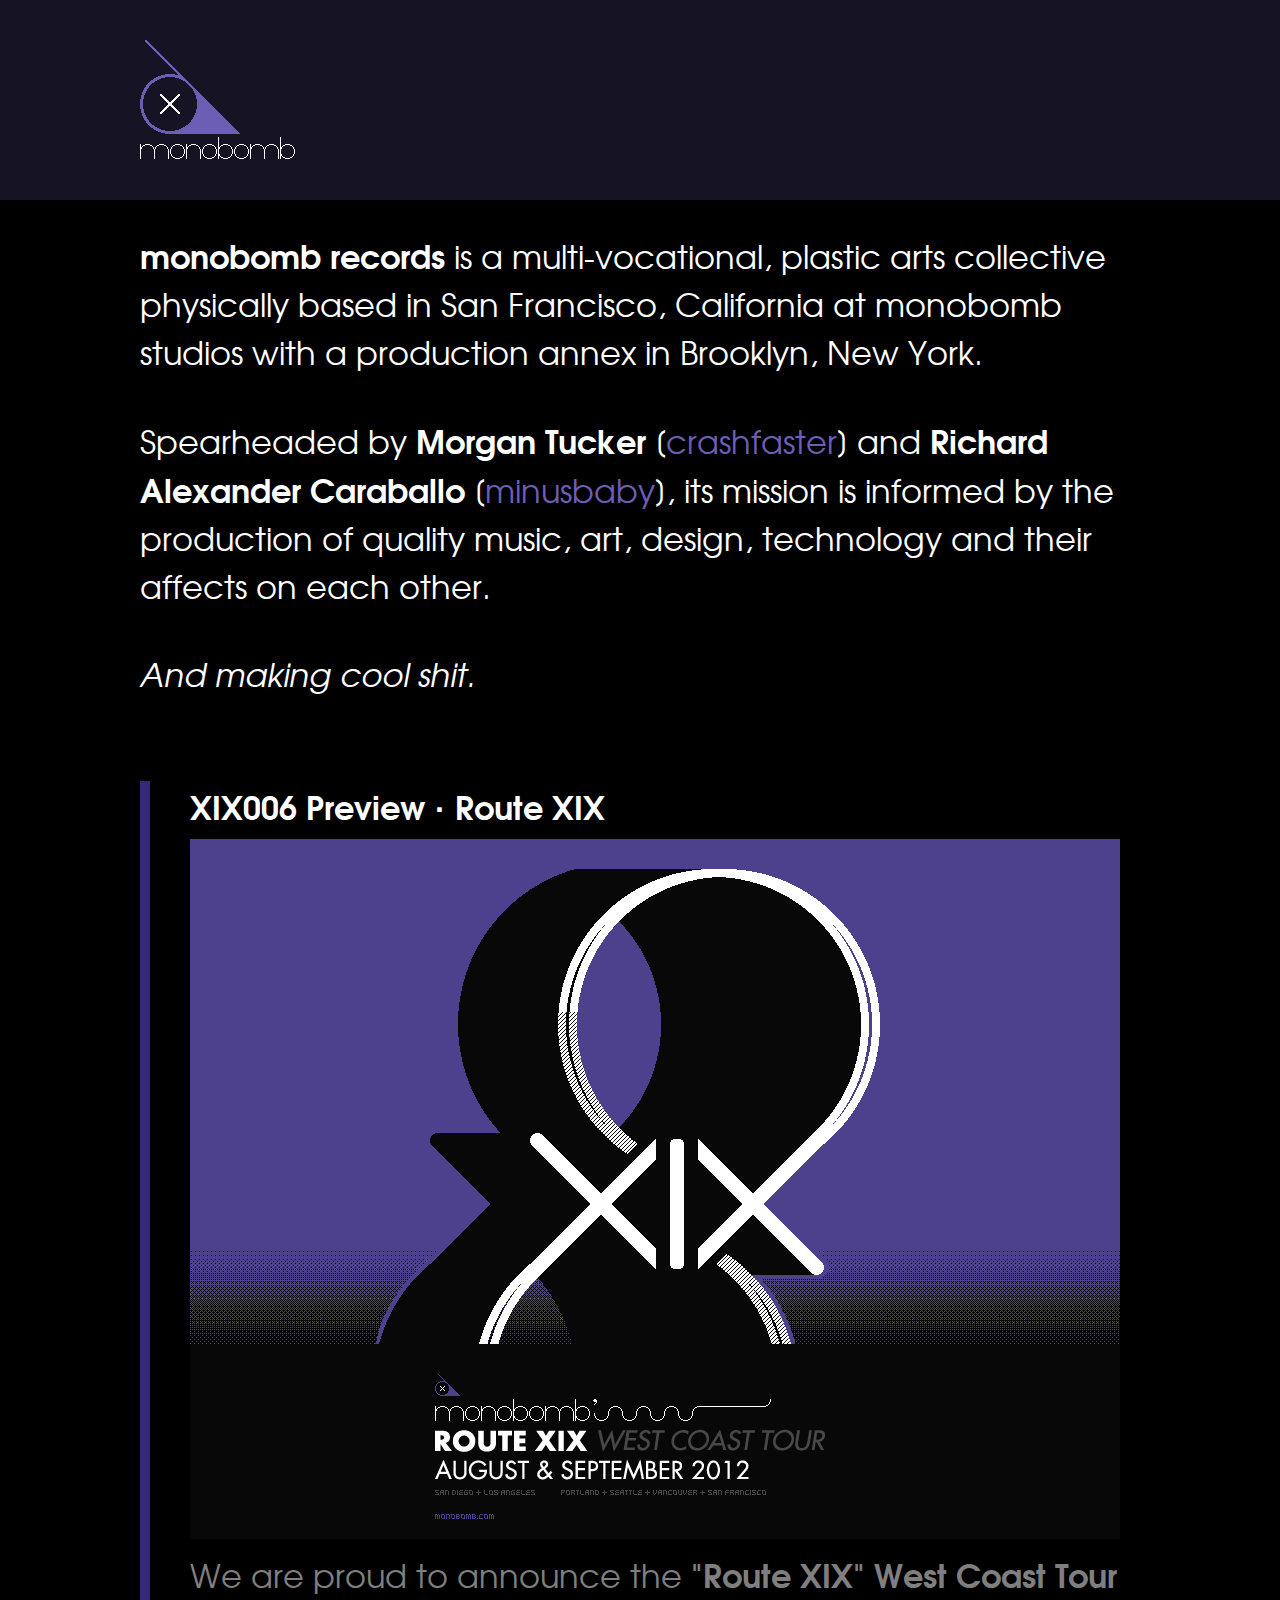
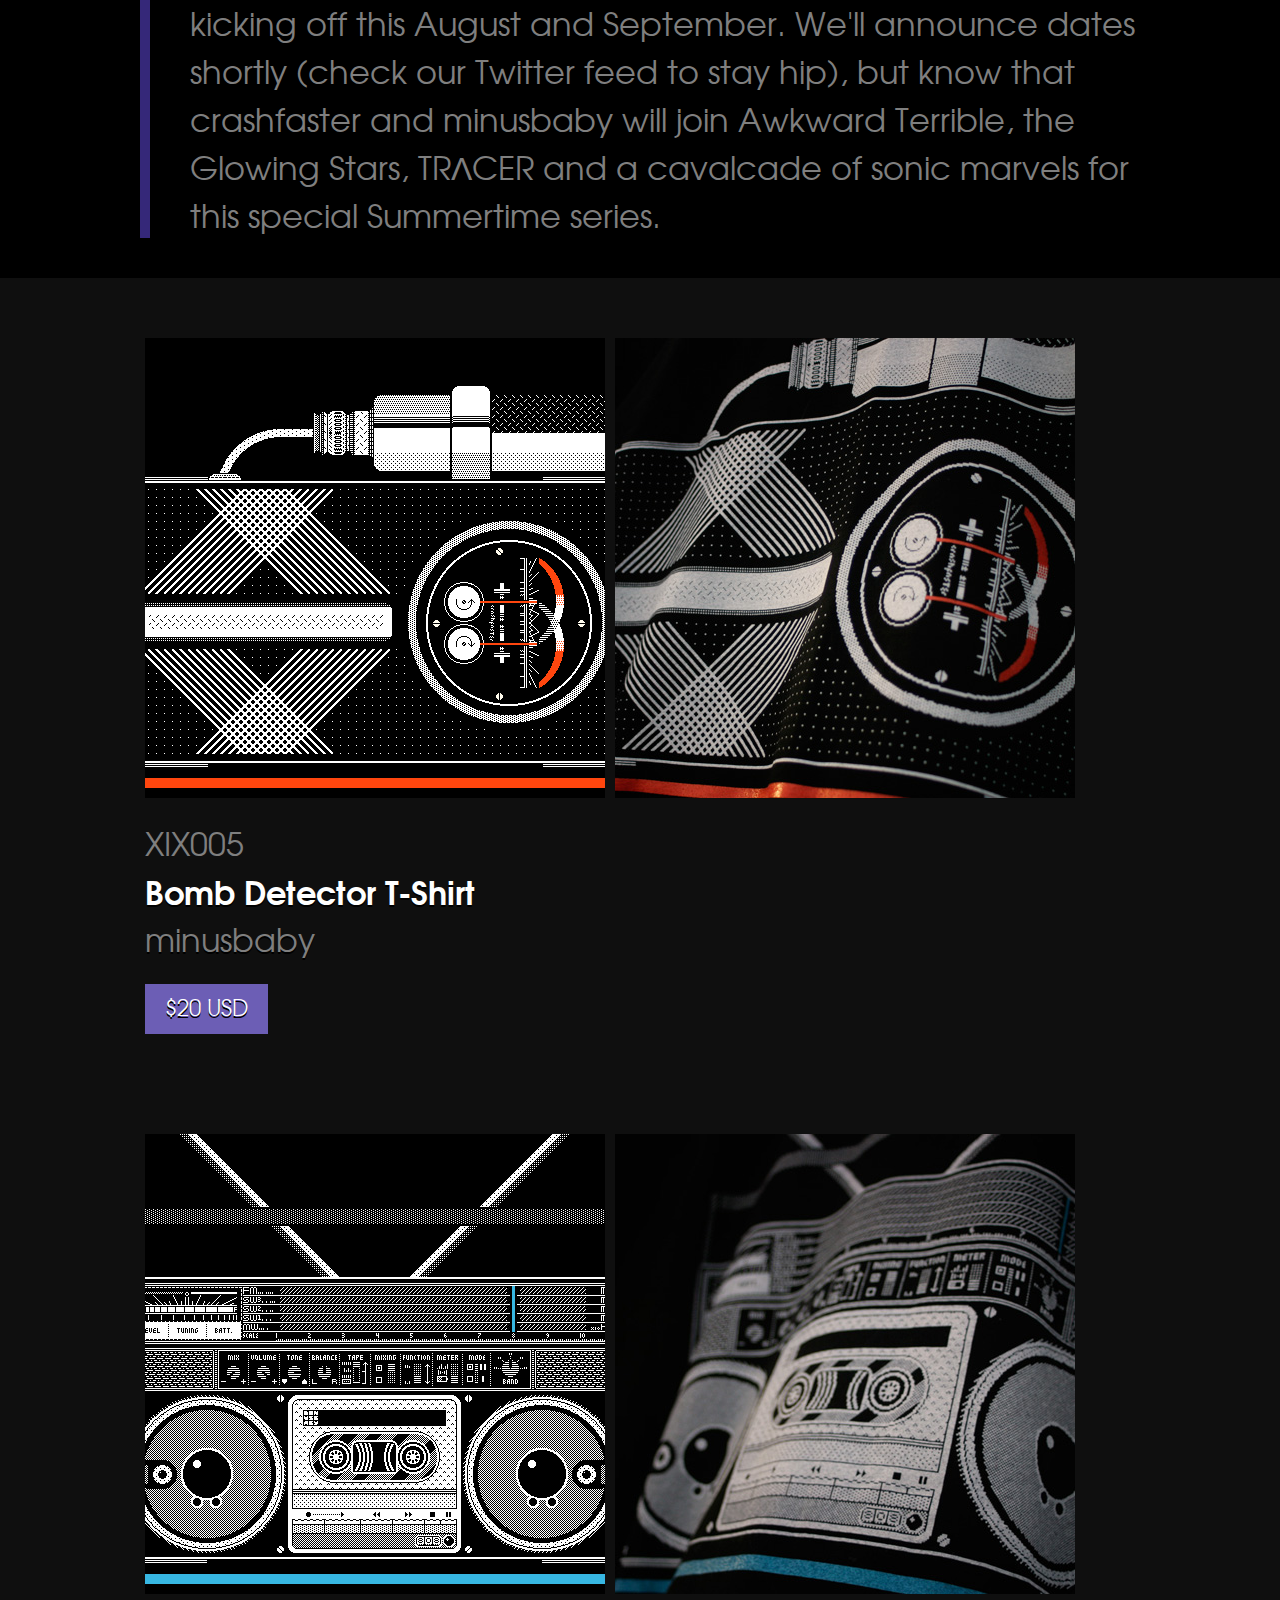
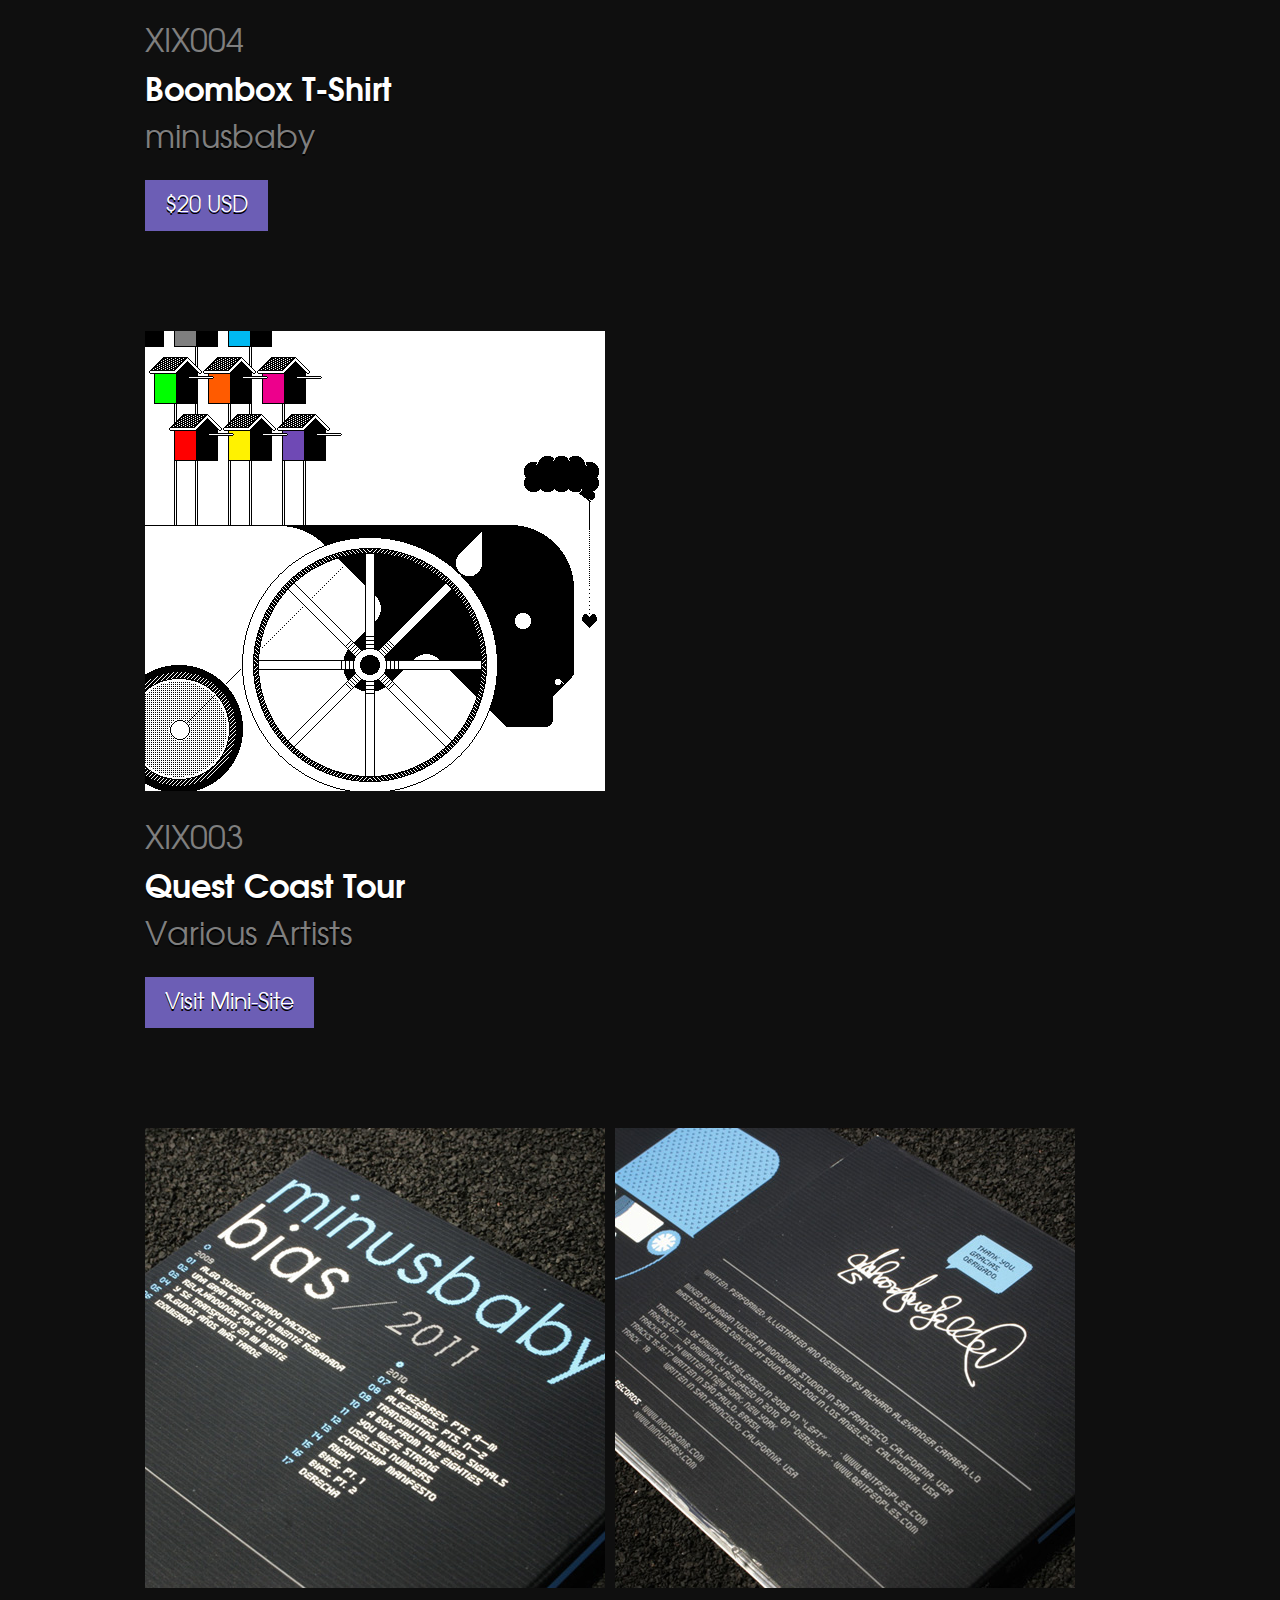
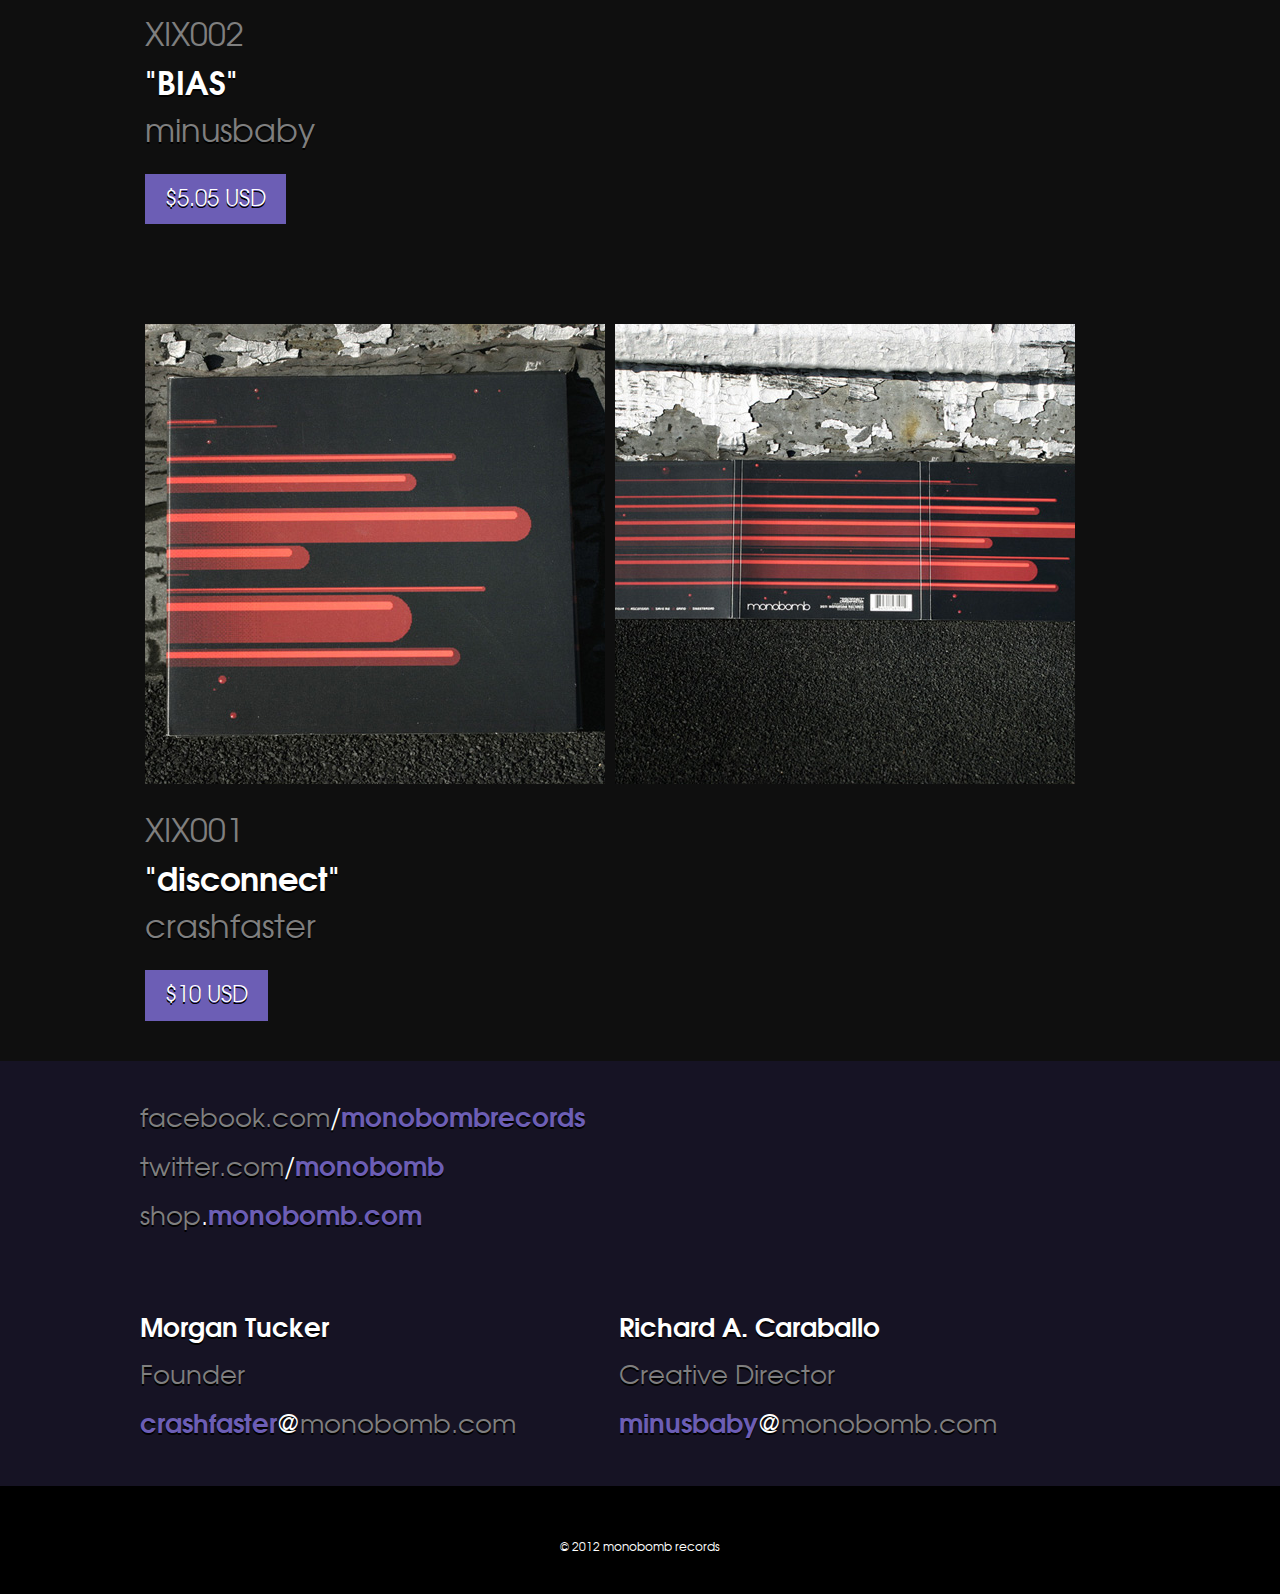
==== commit 7bdb46a4: "Added shop link to links section" ====
--- a/index.html
+++ b/index.html
@@ -103,6 +103,7 @@
 			<div class="wrapper">
 				<a href="http://facebook.com/monobombrecords" target="_blank" class="facebook"><span class="dark">facebook<span class="tld">.com</span></span><span class="slash bright">/</span><b>monobombrecords</b></a>
 				<a href="http://twitter.com/monobomb" target="_blank" class="twitter"><span class="dark at">@</span><span class="dark domain">twitter<span class="tld">.com</span></span><span class="slash bright">/</span><b>monobomb</b></a>
+				<a href="http://shop.monobomb.com" target="_blank" class="shop"><span class="dark domain">shop</span><span class="slash bright">.</span><b>monobomb.com</b></a>
 			</div>
 		</section>
 		<section id="contact">
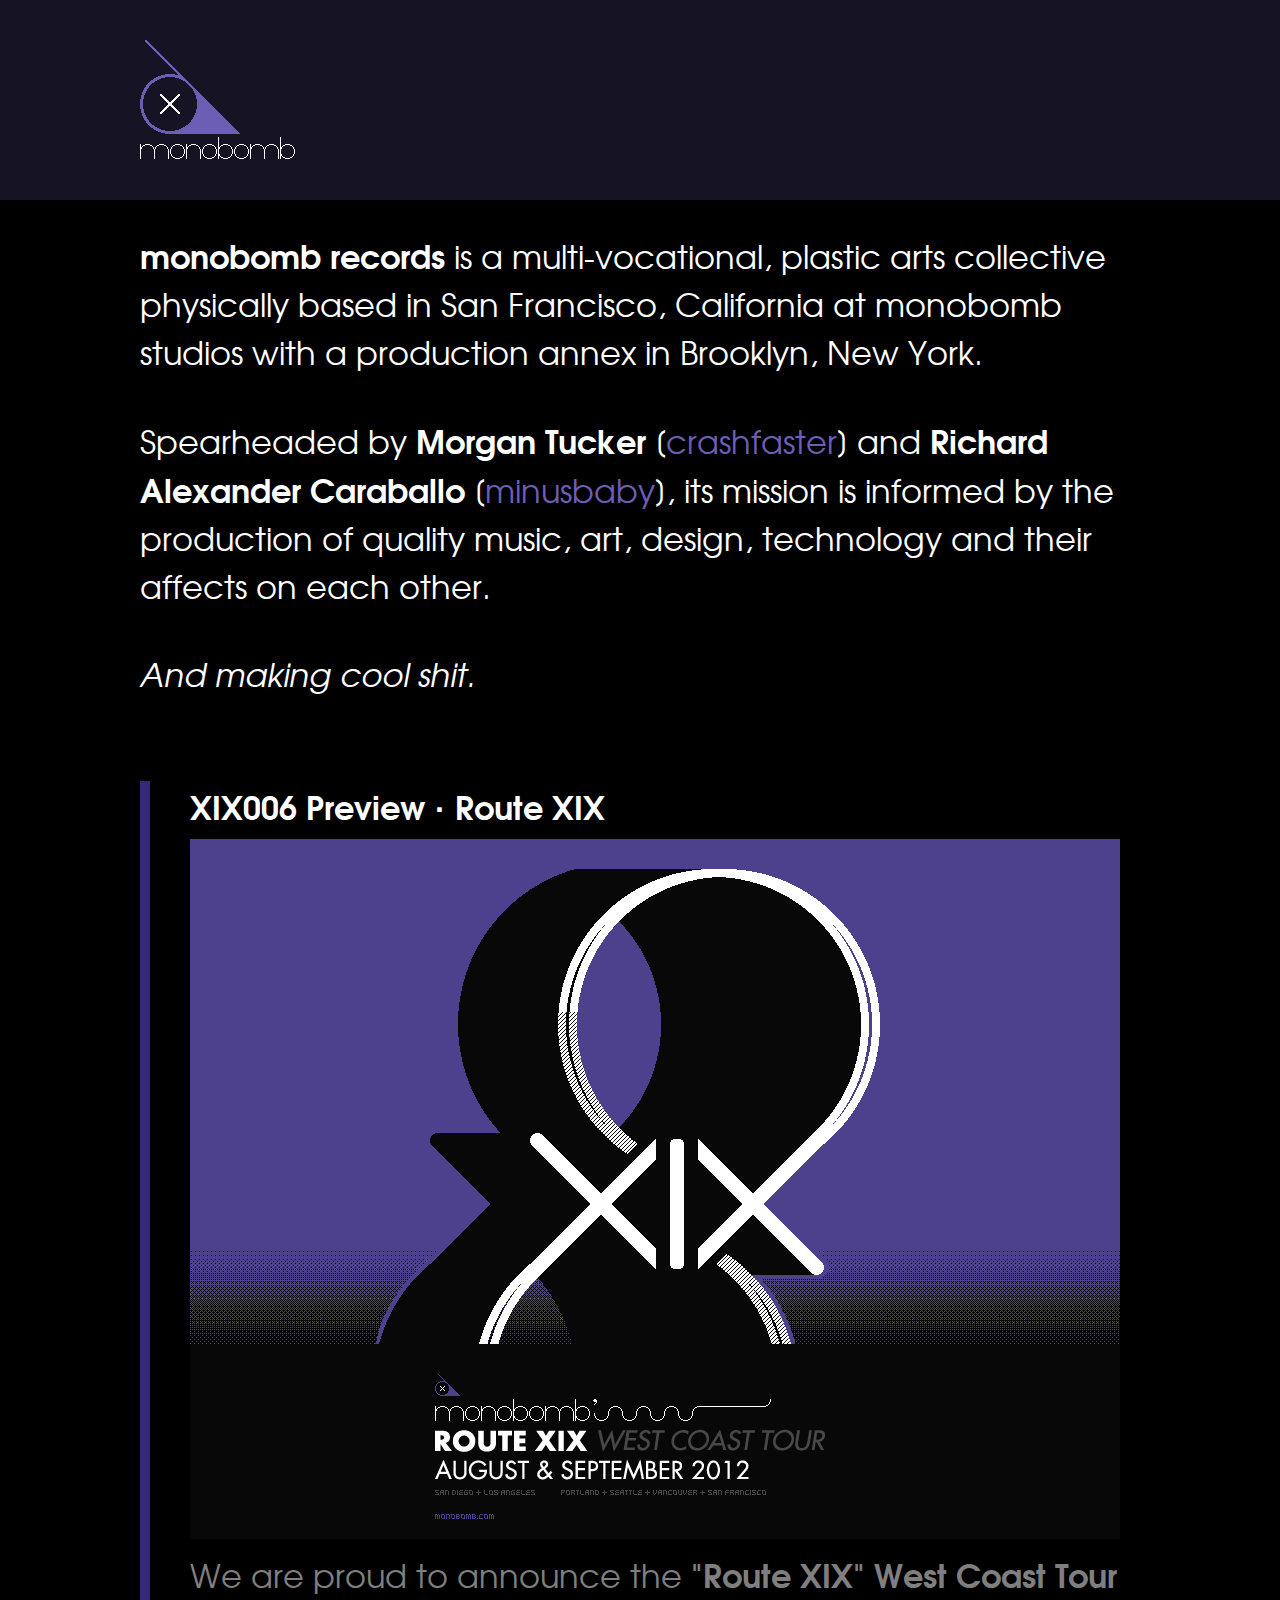
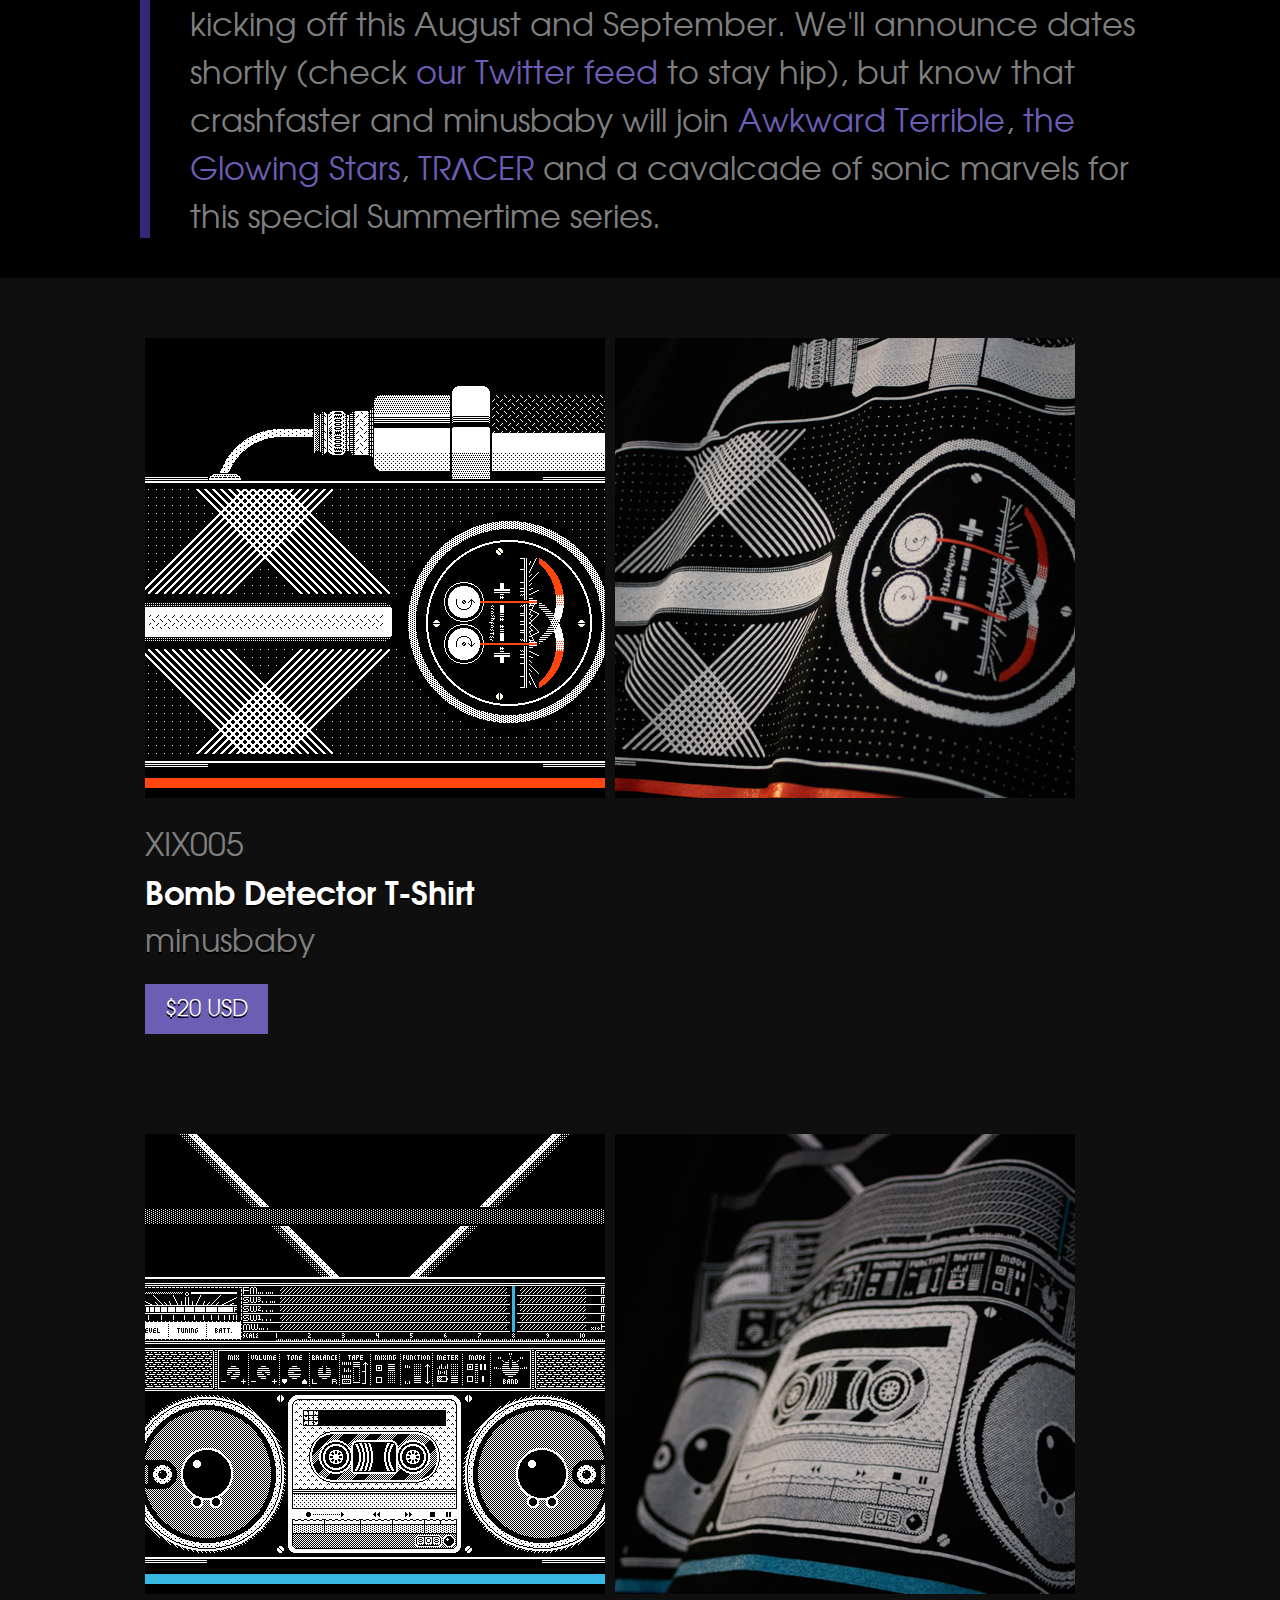
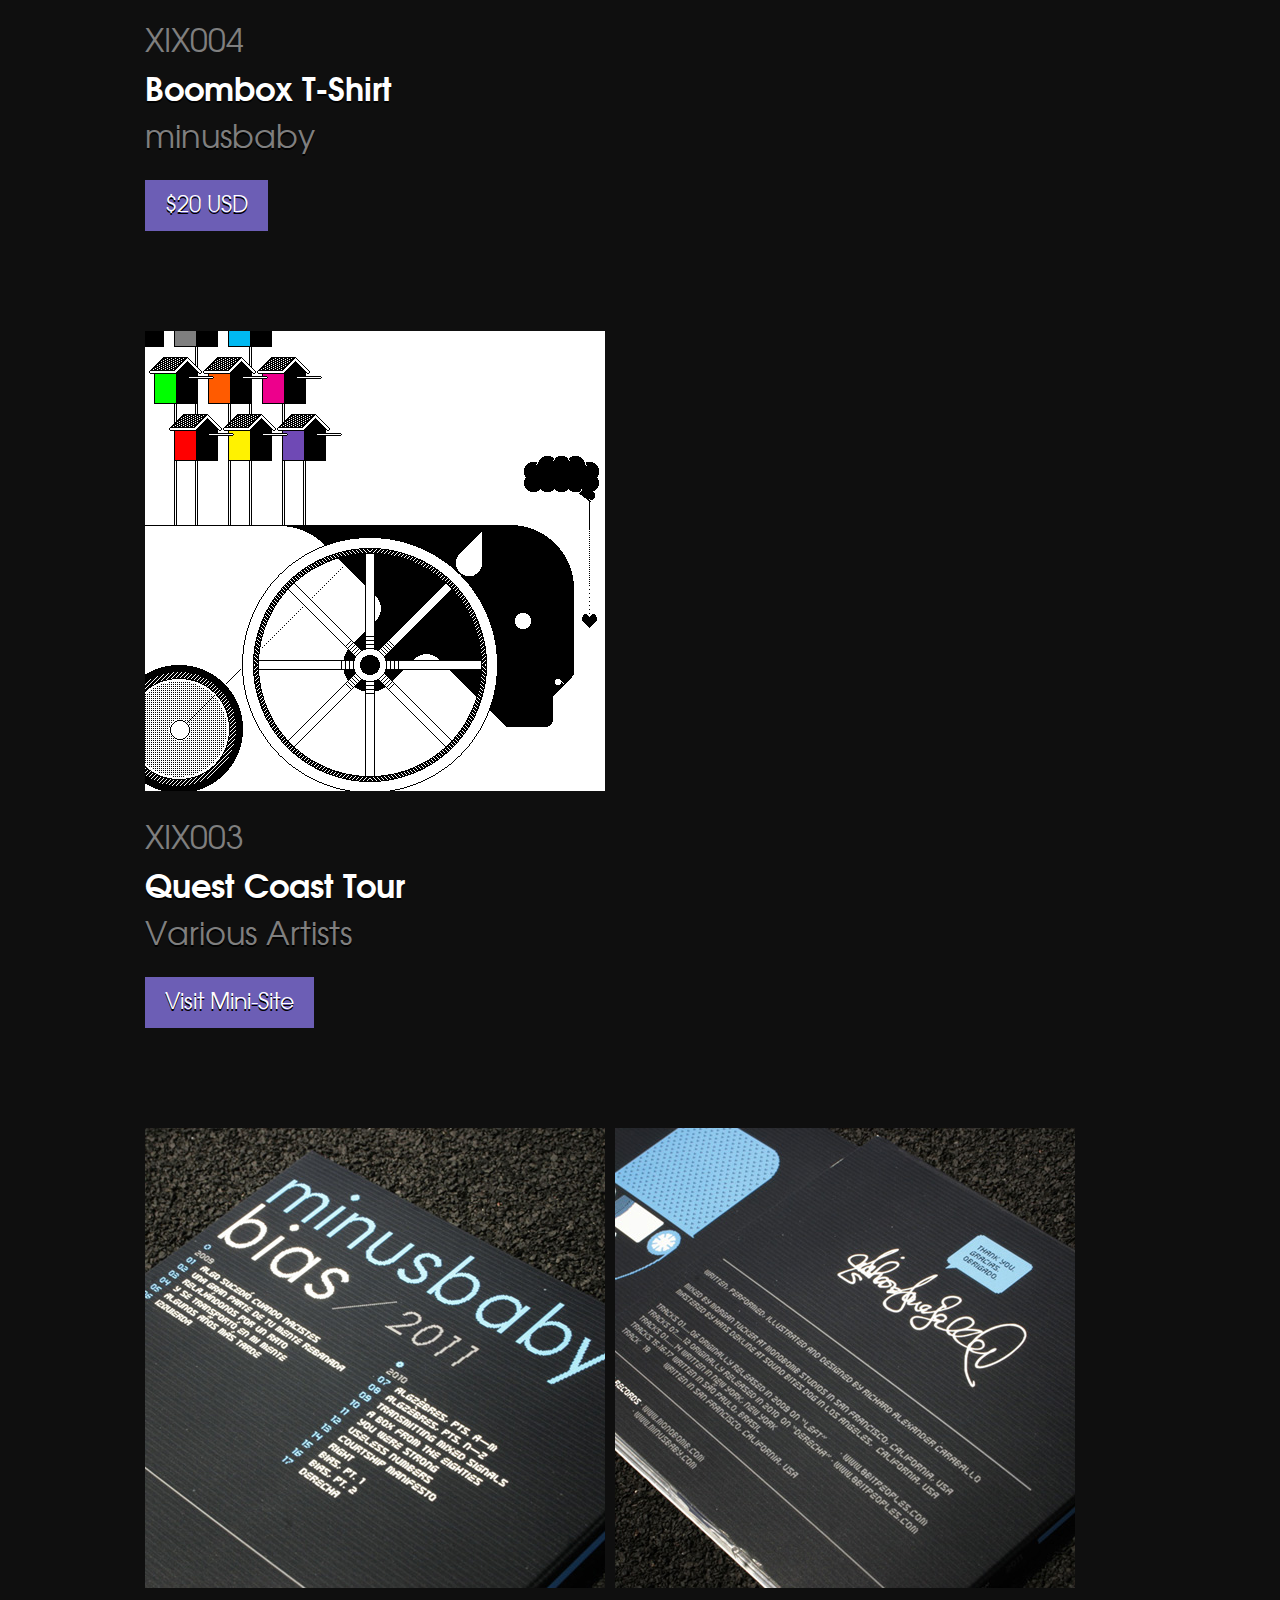
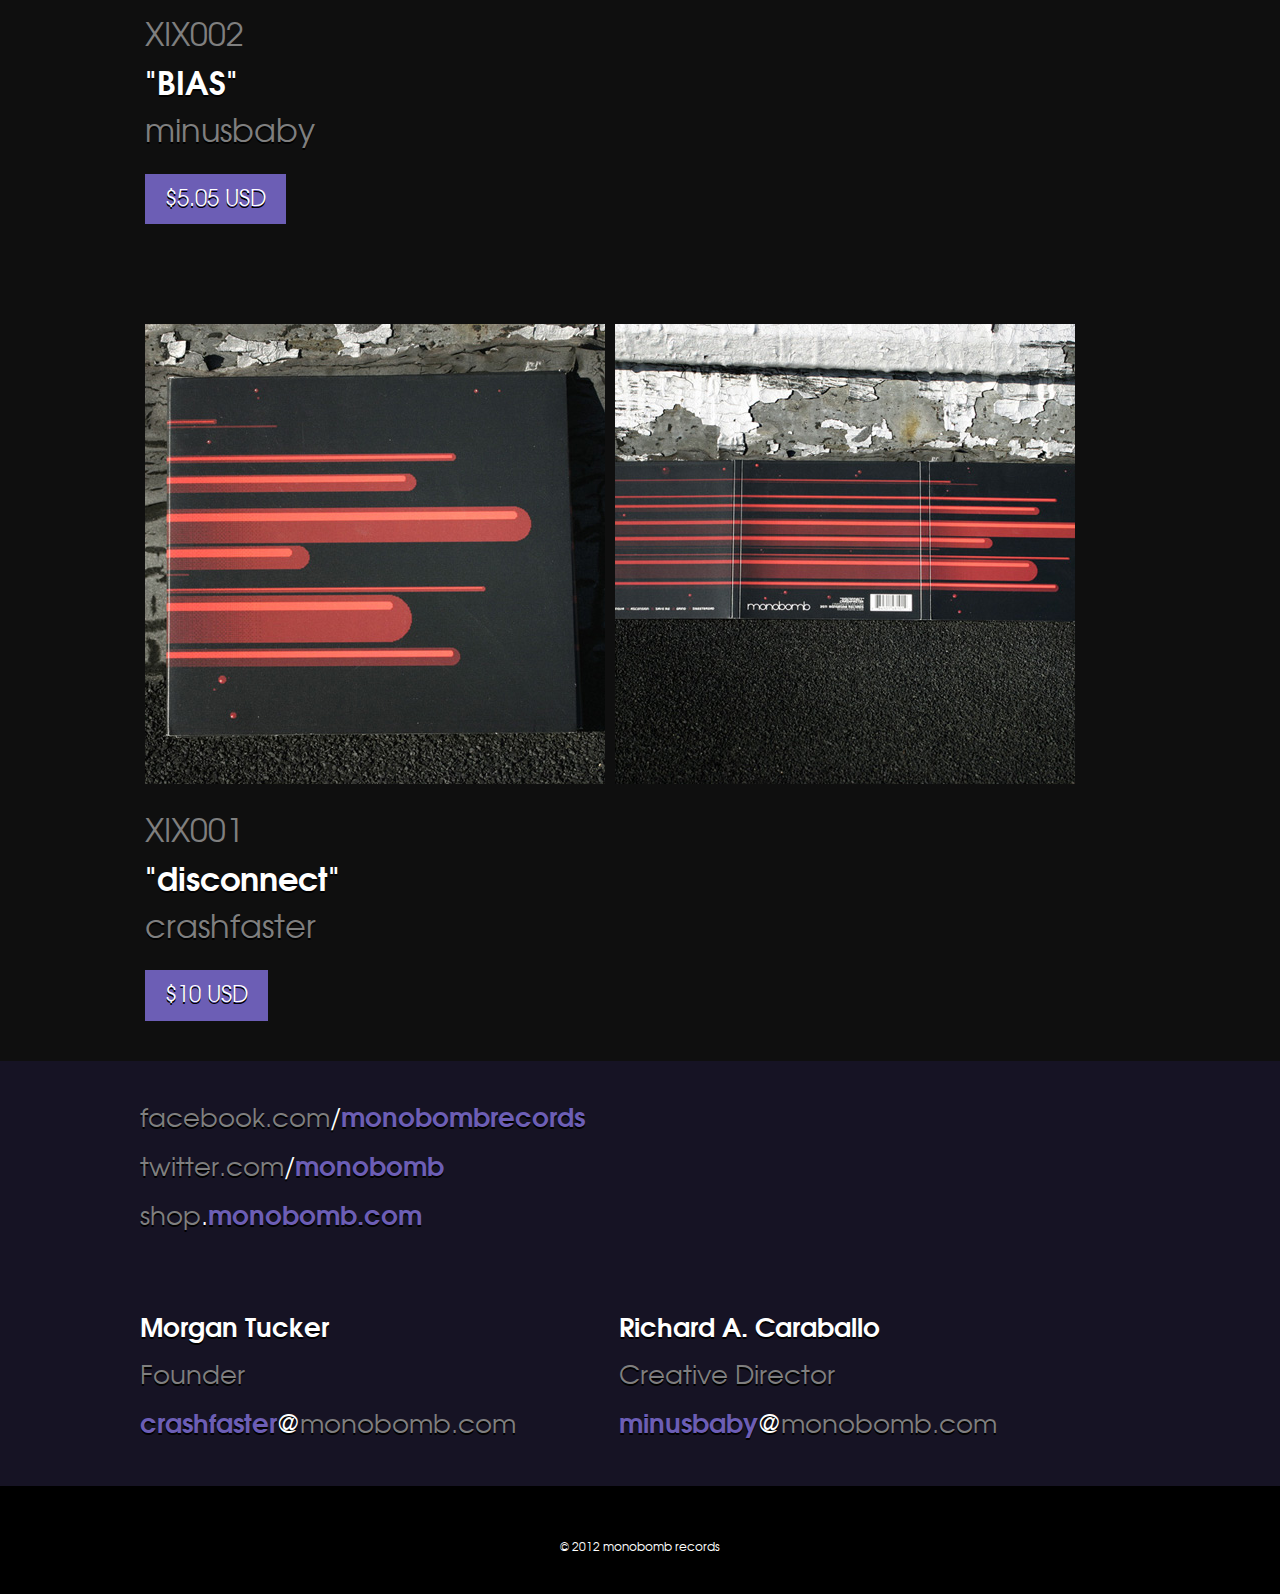
==== commit 5a9d70e6: "Updated links" ====
--- a/index.html
+++ b/index.html
@@ -37,7 +37,7 @@
 					<h1 style="margin-bottom: 0.3em;">XIX006 Preview · Route XIX</h1>
 					<img src="/images/news/route_xix_2012-07-04.png" alt="" width="930" height="700">
 					<p>
-						We are proud to announce the <b>"Route XIX" West Coast Tour</b> kicking off this August and September. We'll announce dates shortly (check our Twitter feed to stay hip), but know that crashfaster and minusbaby will join Awkward Terrible, the Glowing Stars, TRΛCER and a cavalcade of sonic marvels for this special Summertime series.
+					We are proud to announce the <b>"Route XIX" West Coast Tour</b> kicking off this August and September. We'll announce dates shortly (check <a href="http://twitter.com/monobomb">our Twitter feed</a> to stay hip), but know that crashfaster and minusbaby will join <a href="http://awkwardterrible.bandcamp.com/">Awkward Terrible</a>, <a href="http://theglowingstars.bandcamp.com/">the Glowing Stars</a>, <a href="http://tracervision.com/">TRΛCER</a> and a cavalcade of sonic marvels for this special Summertime series.
 					</p>
 				</div>
 			</div>
@@ -48,7 +48,7 @@
 				<h2 class="catalog">XIX005</h2>
 				<h1>Bomb Detector T-Shirt</h1>
 				<h2 class="by">minusbaby</h2>
-				<a href="http://monobomb.bigcartel.com" class="button">$20 USD</a>
+				<a href="http://shop.monobomb.com" class="button">$20 USD</a>
 			</div>
 		</article>
 		<article class="product">
@@ -57,7 +57,7 @@
 				<h2 class="catalog">XIX004</h2>
 				<h1>Boombox T-Shirt</h1>
 				<h2 class="by">minusbaby</h2>
-				<a href="http://monobomb.bigcartel.com" class="button">$20 USD</a>
+				<a href="http://shop.monobomb.com" class="button">$20 USD</a>
 			</div>
 		</article>
 		<article class="product">
@@ -75,7 +75,7 @@
 				<h2 class="catalog">XIX002</h2>
 				<h1>"BIAS"</h1>
 				<h2 class="by">minusbaby</h2>
-				<a href="http://monobomb.bigcartel.com" class="button">$5.05 USD</a>
+				<a href="http://shop.monobomb.com" class="button">$5.05 USD</a>
 			</div>
 		</article>
 		<article class="product">
@@ -84,7 +84,7 @@
 				<h2 class="catalog">XIX001</h2>
 				<h1>"disconnect"</h1>
 				<h2 class="by">crashfaster</h2>
-				<a href="http://monobomb.bigcartel.com" class="button">$10 USD</a>
+				<a href="http://shop.monobomb.com" class="button">$10 USD</a>
 			</div>
 		</article>
 <!-- /* NEWS ITEM TEMPLATE */
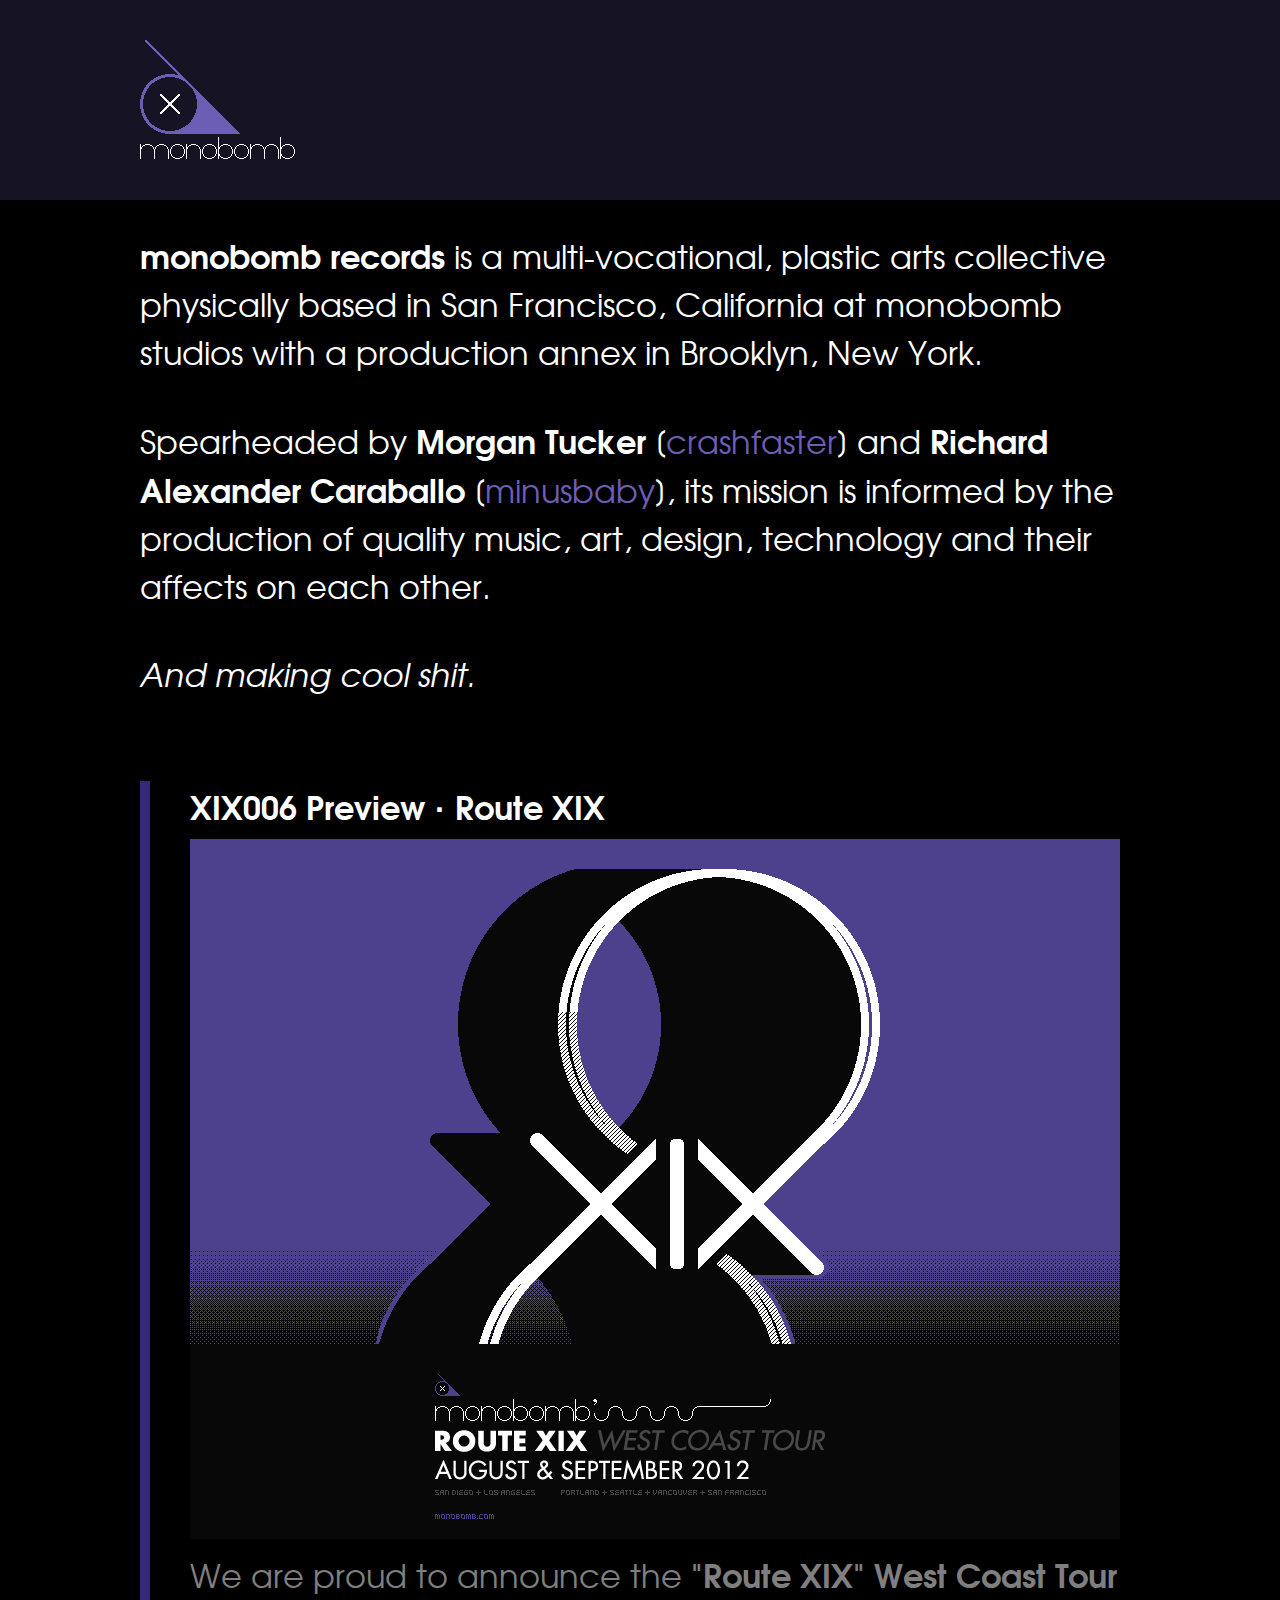
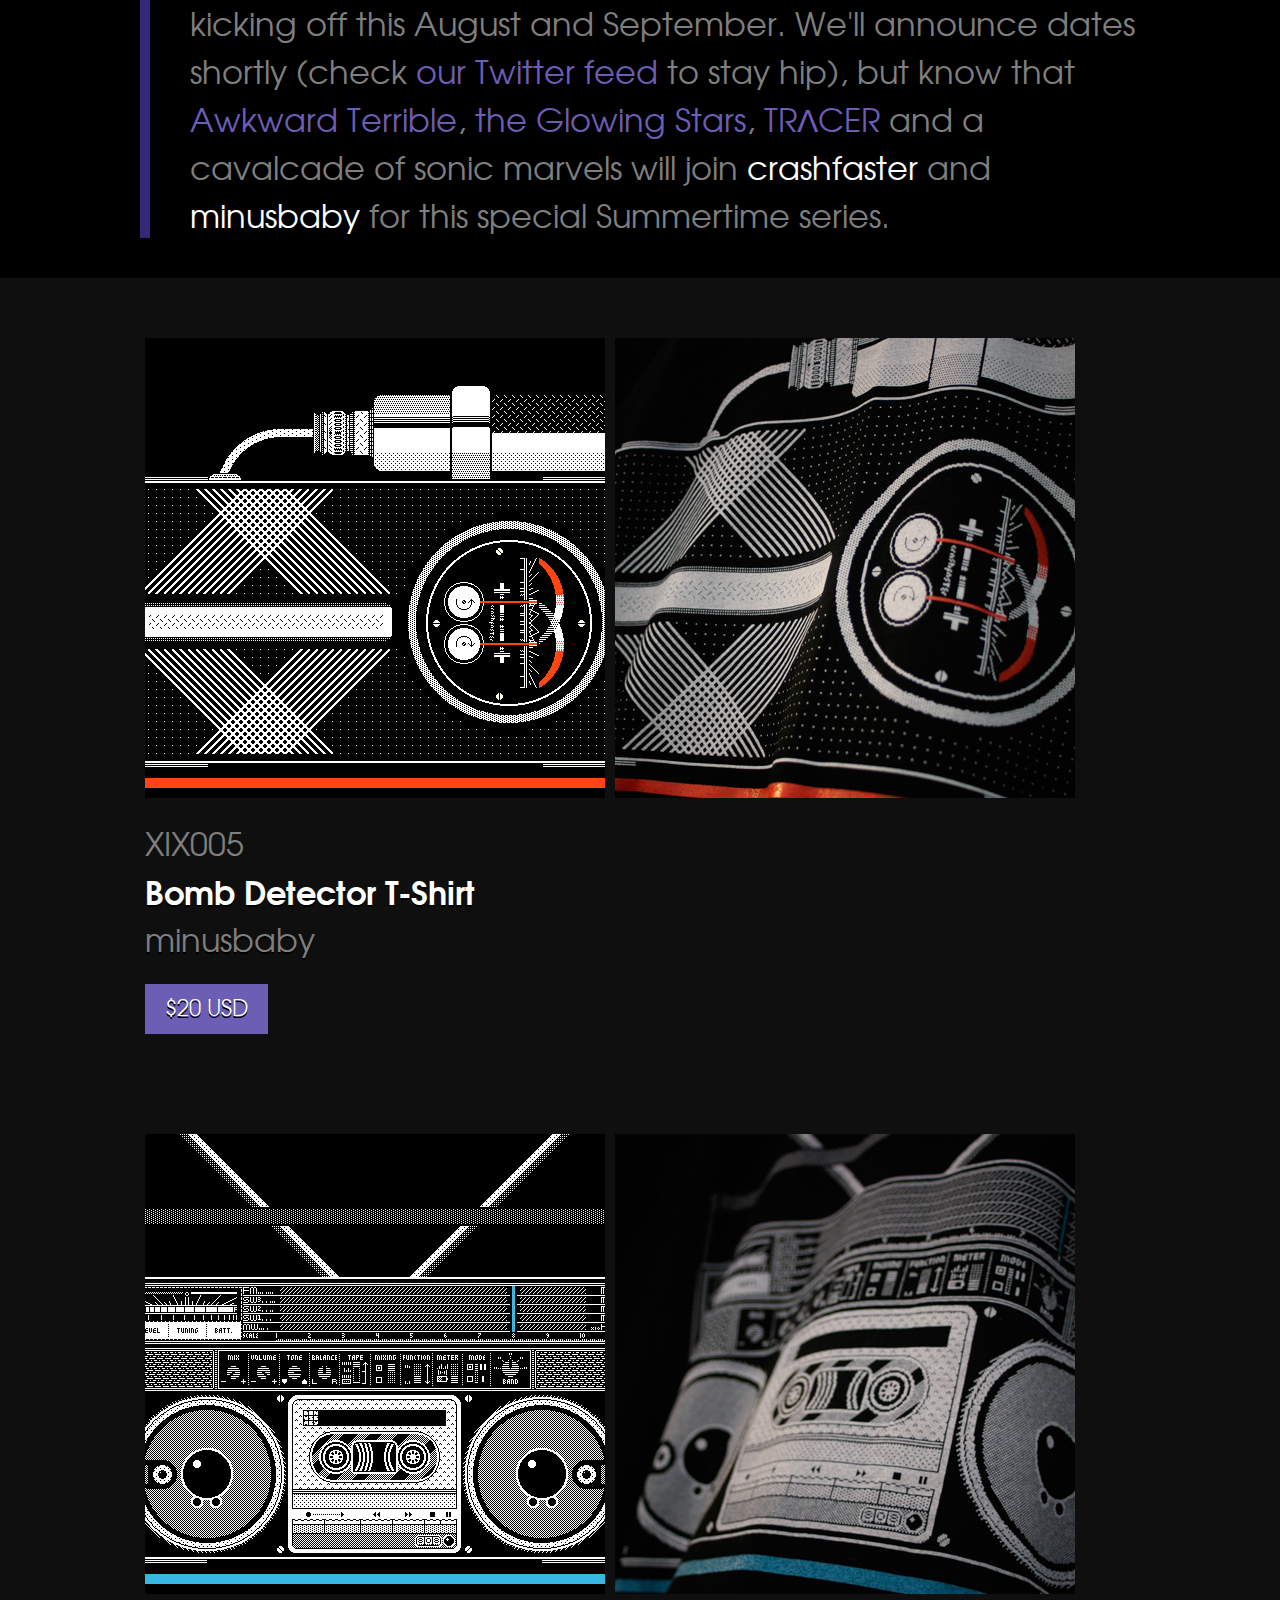
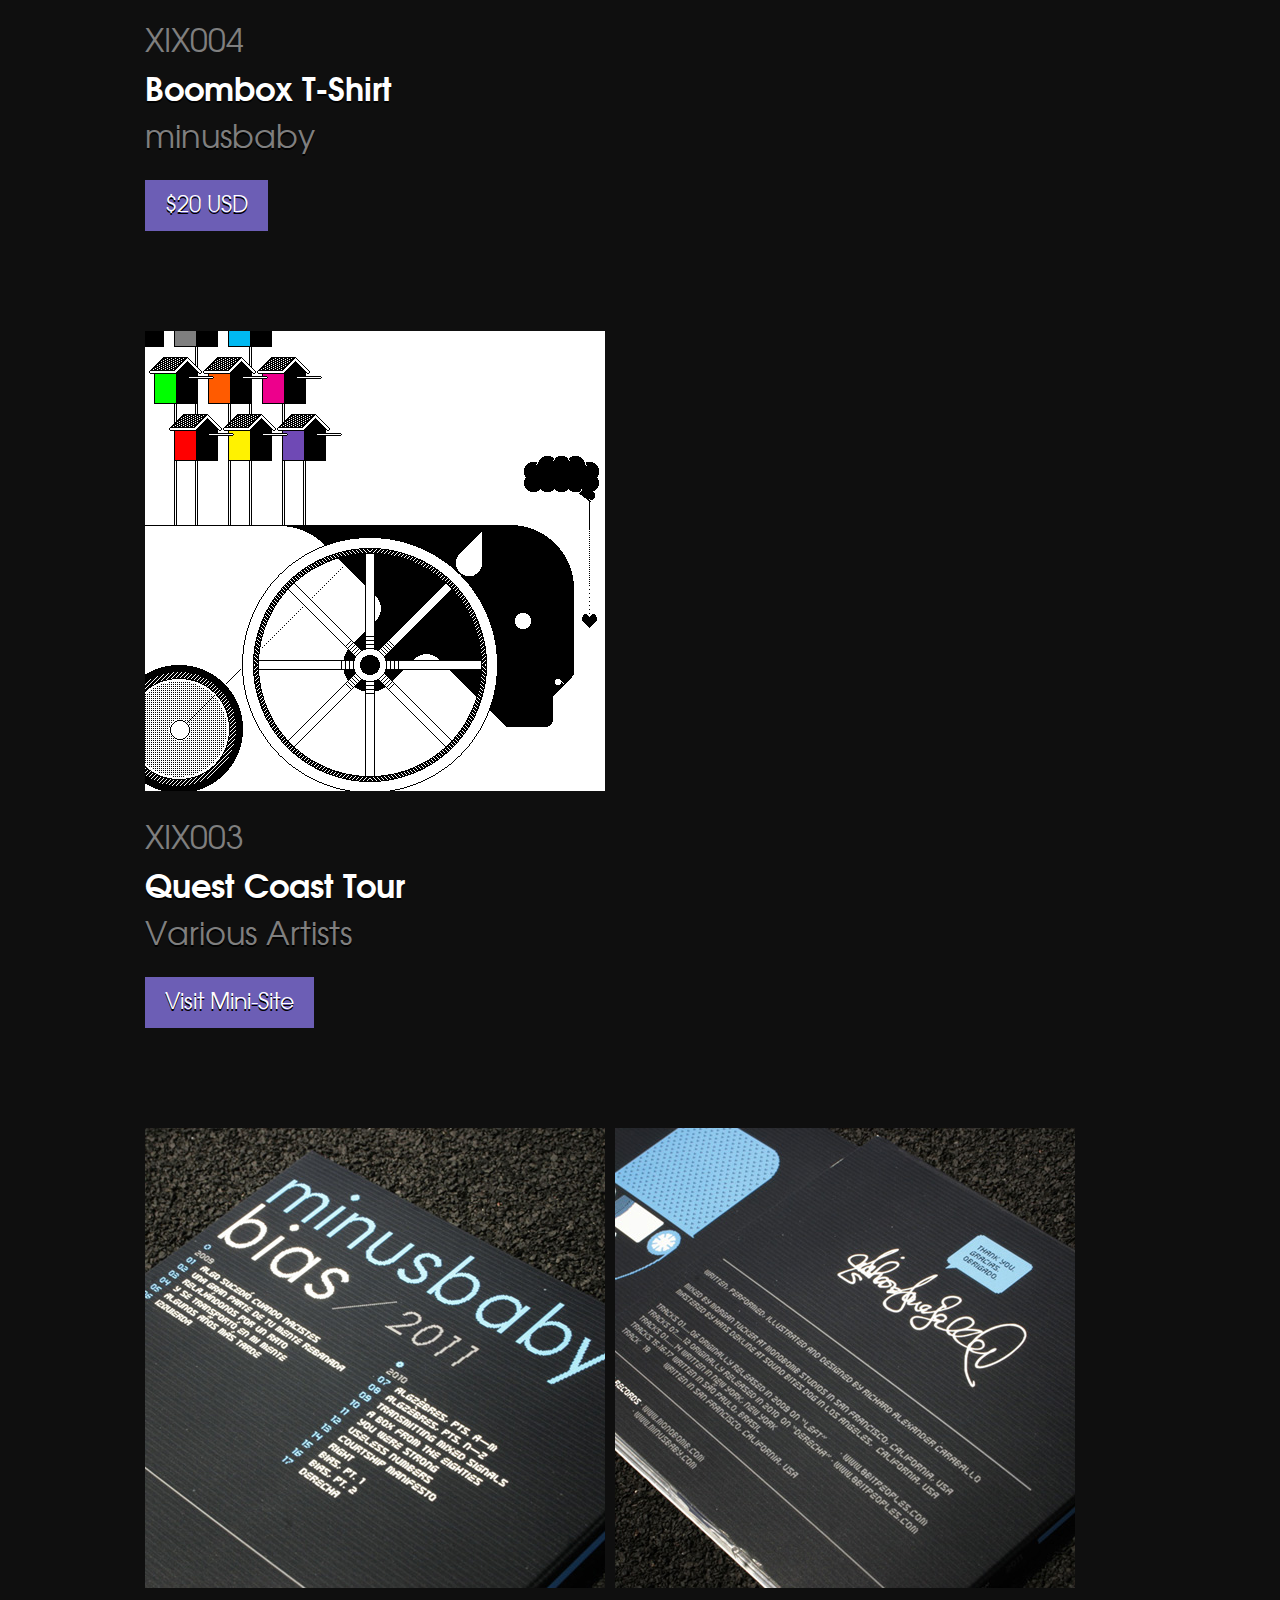
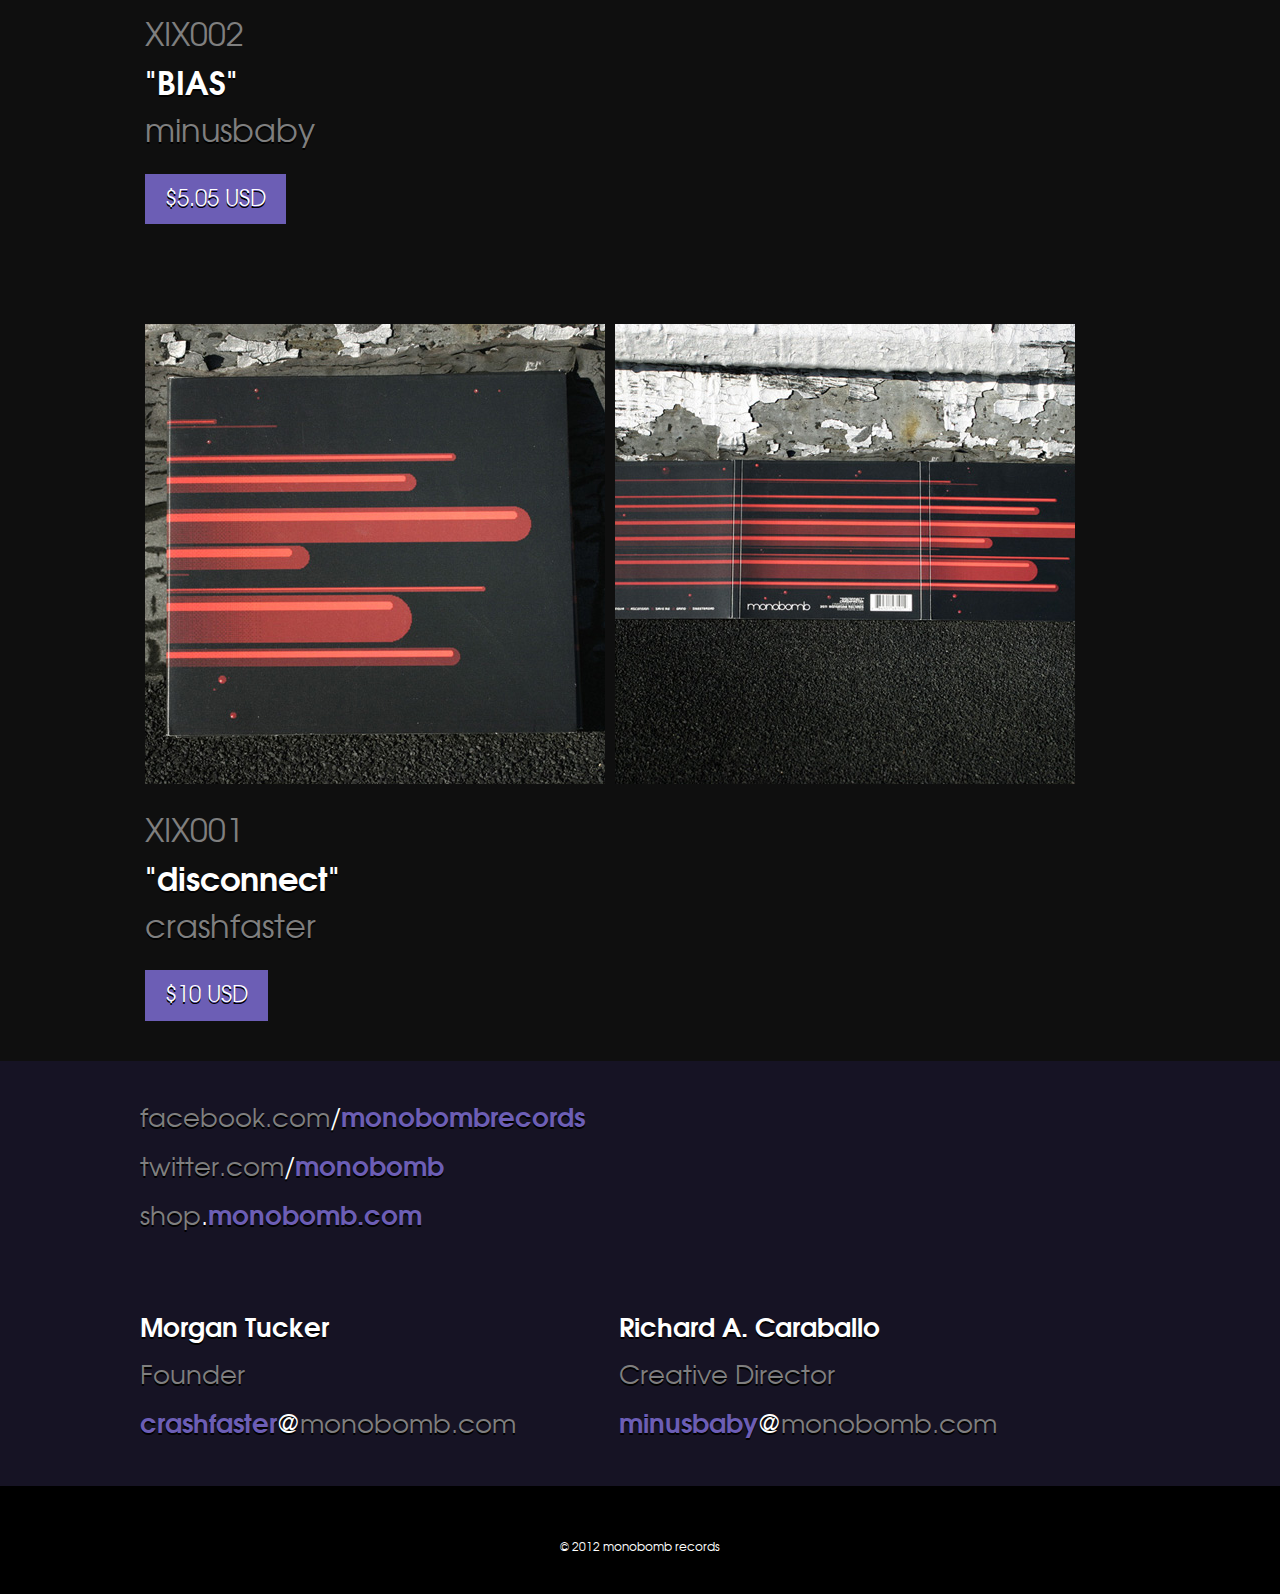
==== commit 5963fb70: "Slight rewording" ====
--- a/index.html
+++ b/index.html
@@ -37,7 +37,7 @@
 					<h1 style="margin-bottom: 0.3em;">XIX006 Preview · Route XIX</h1>
 					<img src="/images/news/route_xix_2012-07-04.png" alt="" width="930" height="700">
 					<p>
-					We are proud to announce the <b>"Route XIX" West Coast Tour</b> kicking off this August and September. We'll announce dates shortly (check <a href="http://twitter.com/monobomb">our Twitter feed</a> to stay hip), but know that crashfaster and minusbaby will join <a href="http://awkwardterrible.bandcamp.com/">Awkward Terrible</a>, <a href="http://theglowingstars.bandcamp.com/">the Glowing Stars</a>, <a href="http://tracervision.com/">TRΛCER</a> and a cavalcade of sonic marvels for this special Summertime series.
+						We are proud to announce the <b>"Route XIX" West Coast Tour</b> kicking off this August and September. We'll announce dates shortly (check <a href="http://twitter.com/monobomb">our Twitter feed</a> to stay hip), but know that <a href="http://awkwardterrible.bandcamp.com/">Awkward Terrible</a>, <a href="http://theglowingstars.bandcamp.com/">the Glowing Stars</a>, <a href="http://tracervision.com/">TRΛCER</a> and a cavalcade of sonic marvels will join <span class="bright">crashfaster</span> and <span class="bright">minusbaby</span> for this special Summertime series.
 					</p>
 				</div>
 			</div>
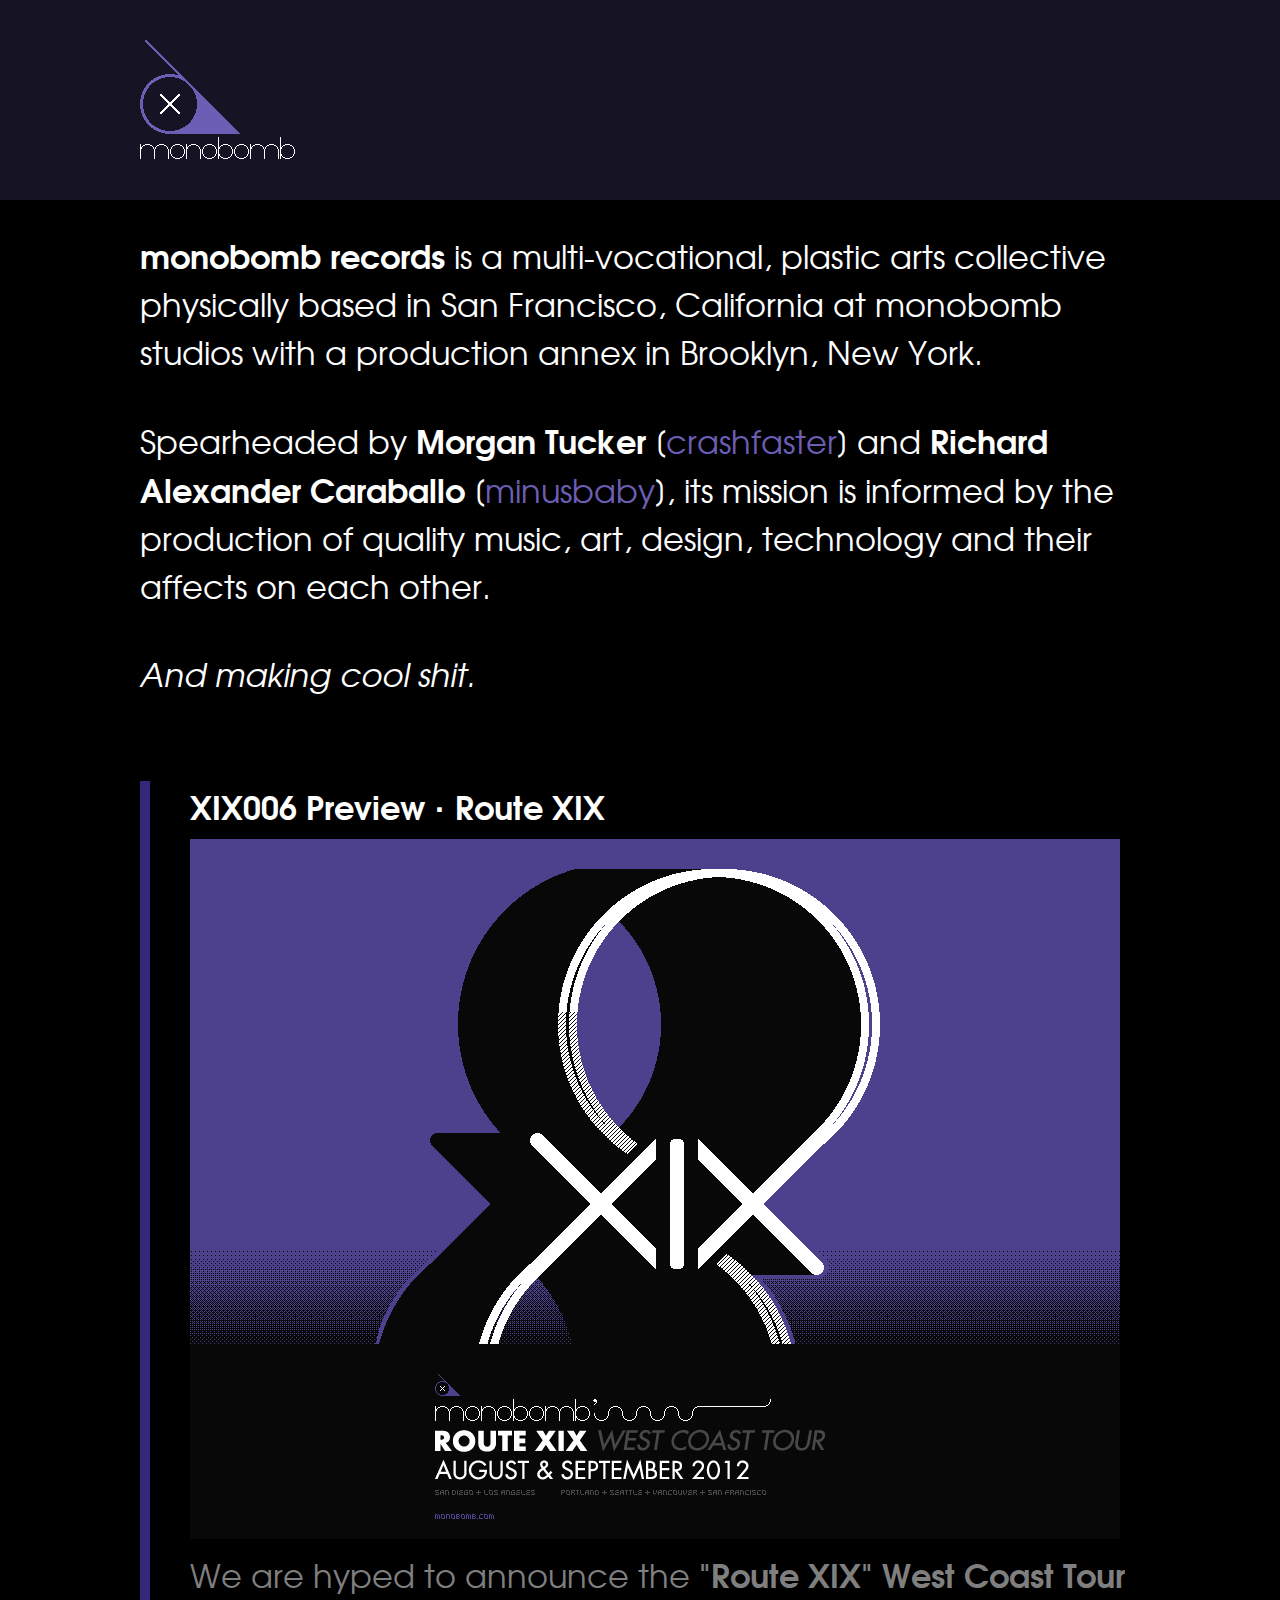
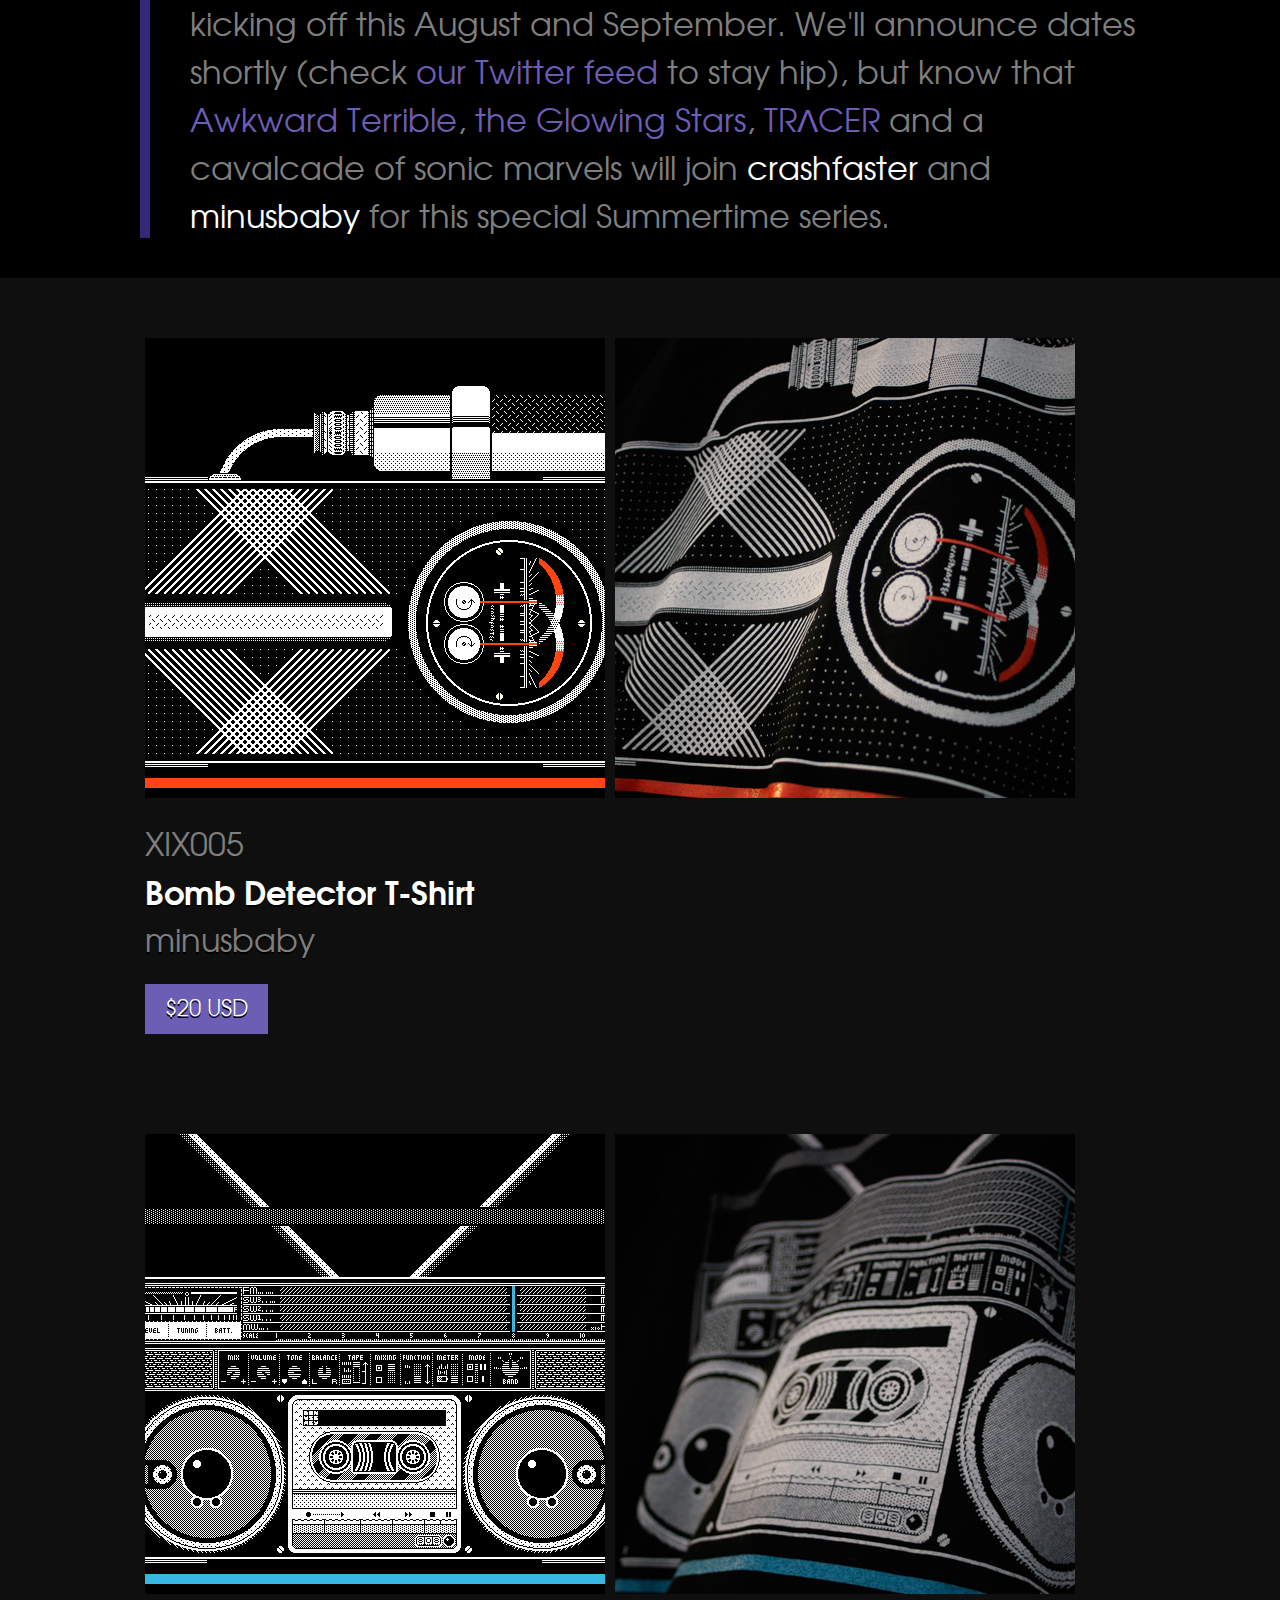
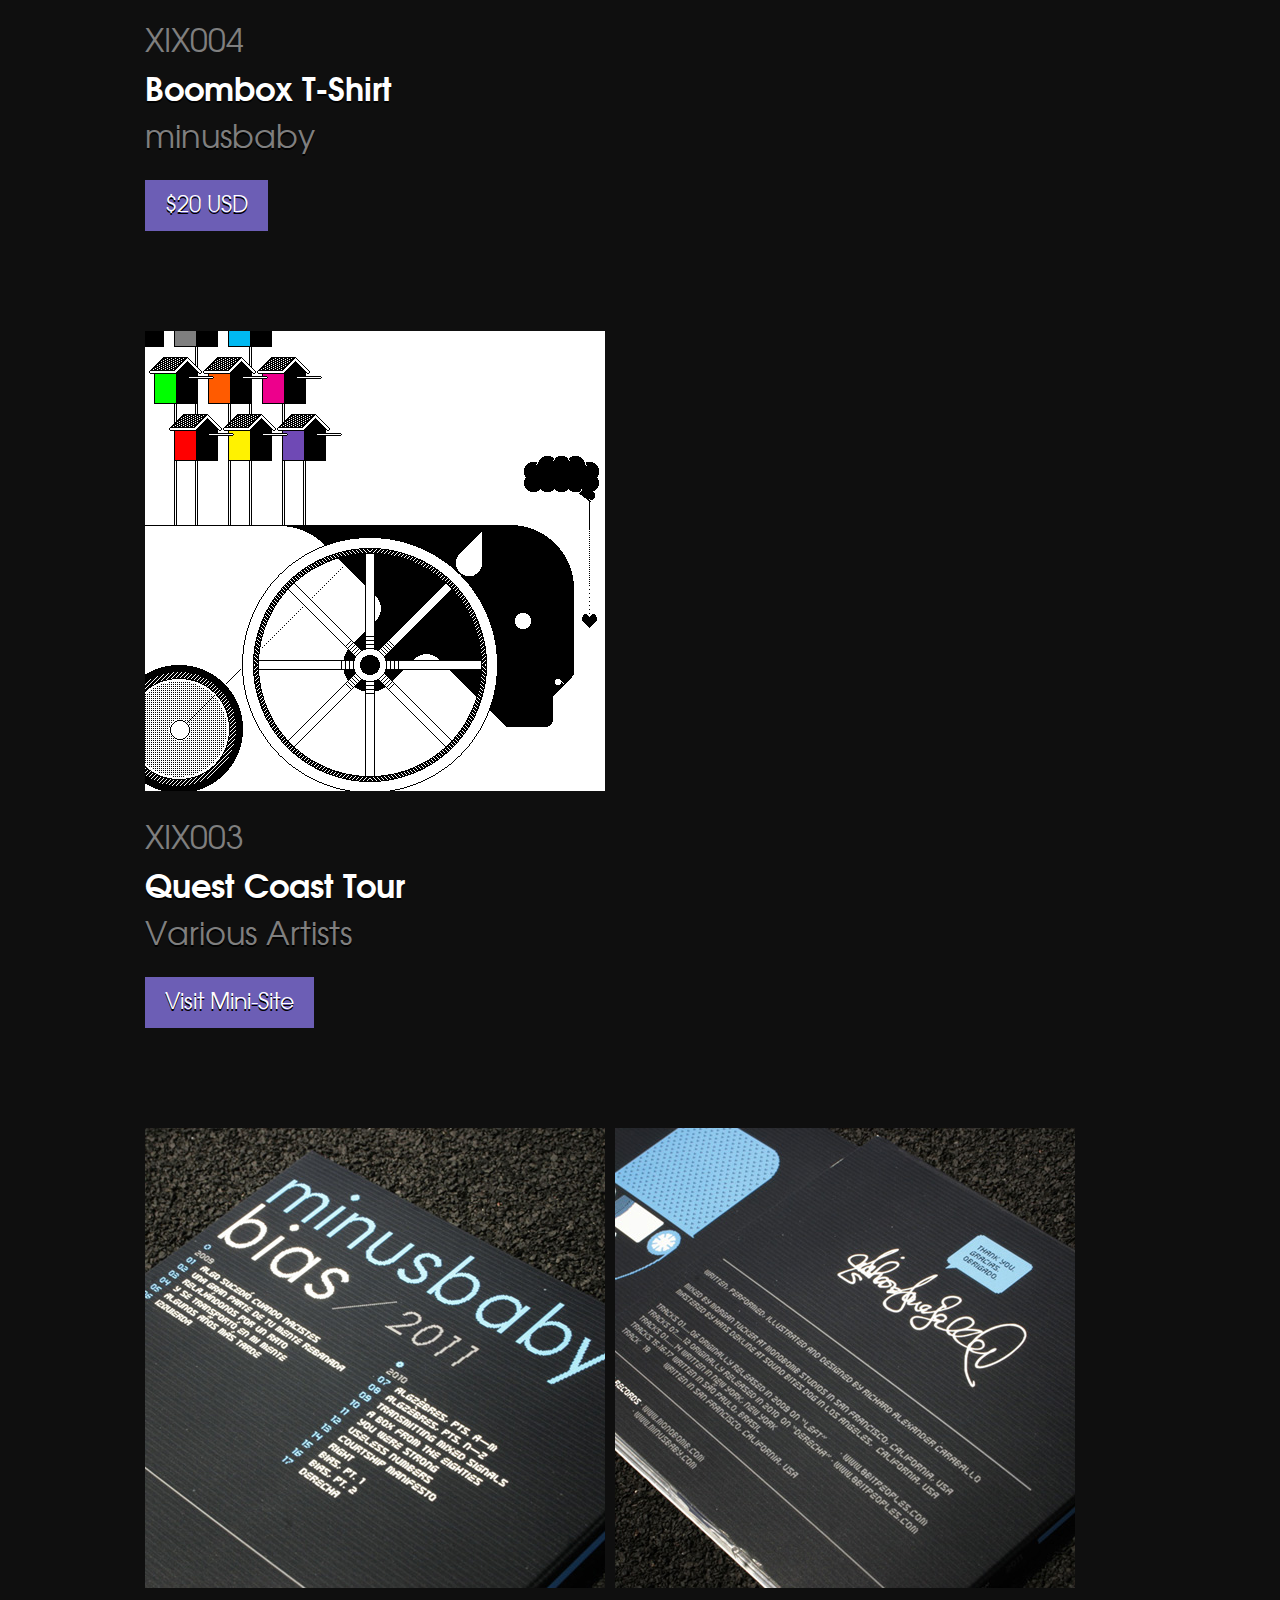
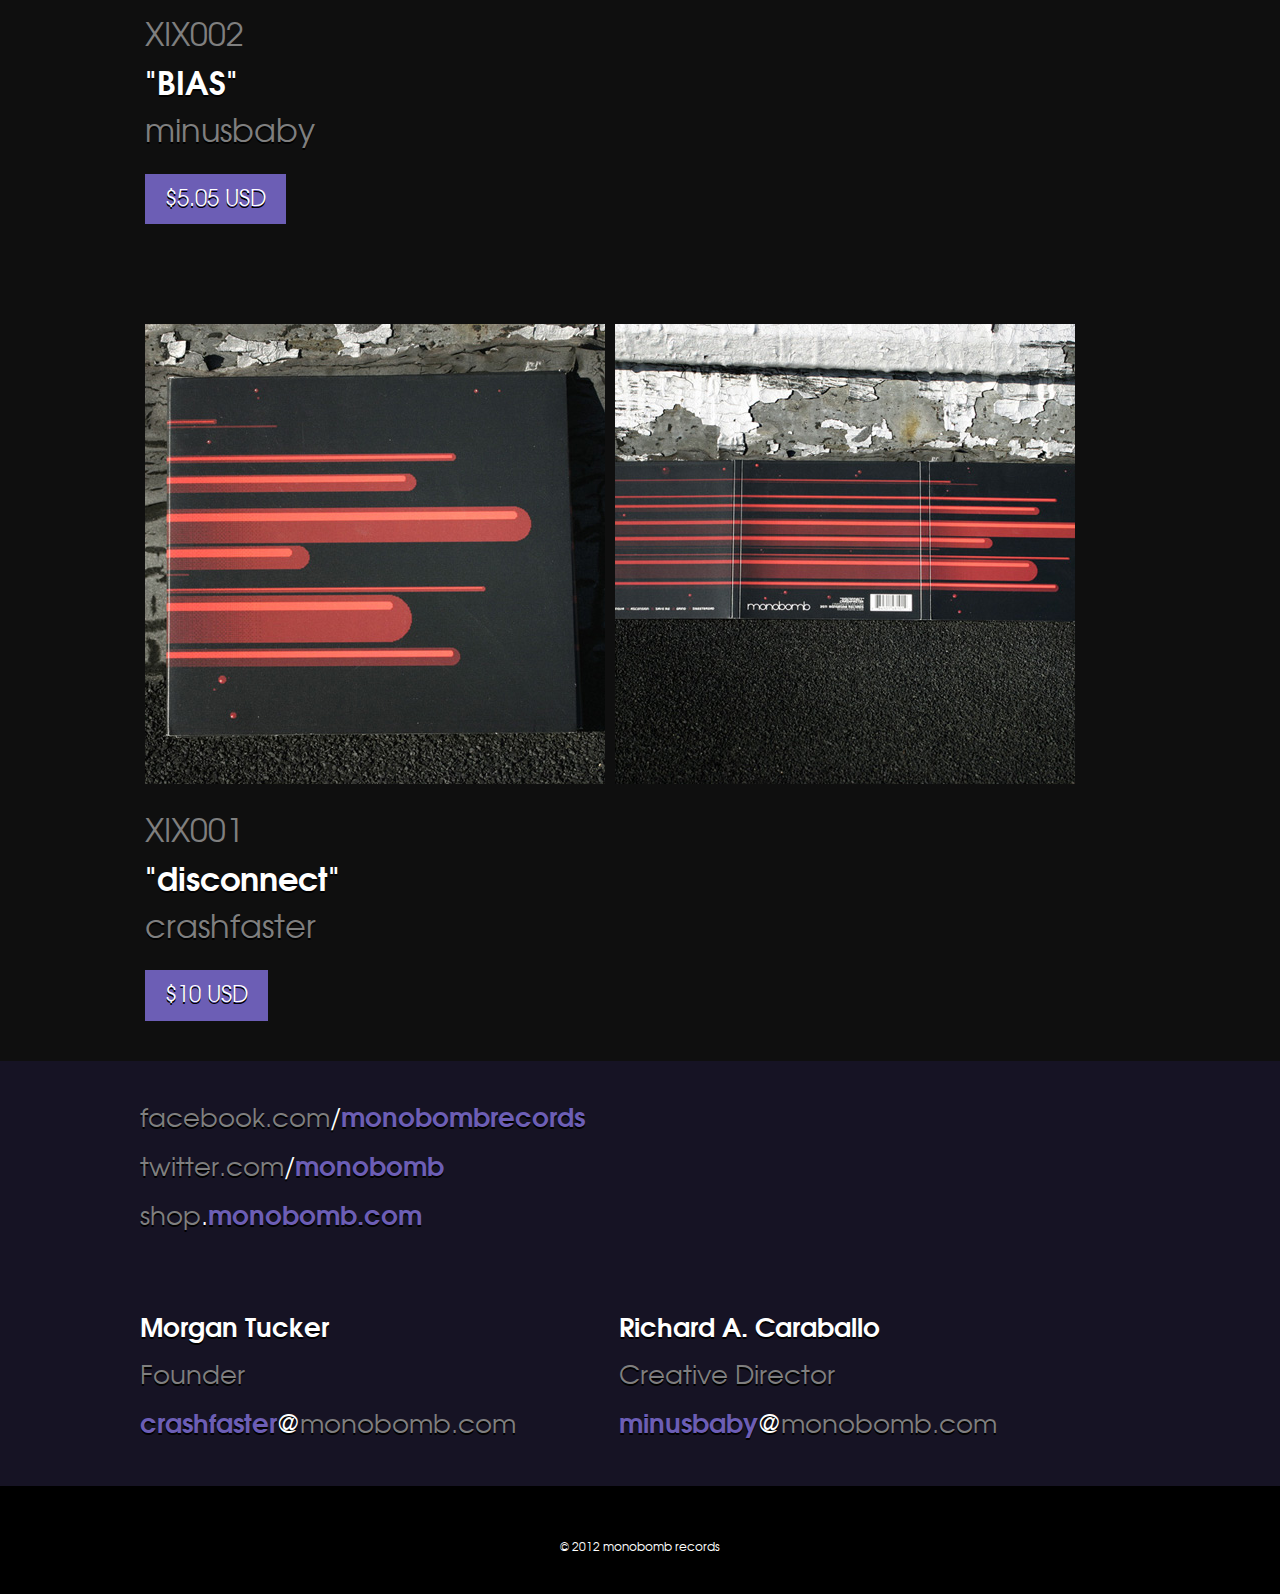
==== commit fdee8ef3: "We are now hype" ====
--- a/index.html
+++ b/index.html
@@ -37,7 +37,7 @@
 					<h1 style="margin-bottom: 0.3em;">XIX006 Preview · Route XIX</h1>
 					<img src="/images/news/route_xix_2012-07-04.png" alt="" width="930" height="700">
 					<p>
-						We are proud to announce the <b>"Route XIX" West Coast Tour</b> kicking off this August and September. We'll announce dates shortly (check <a href="http://twitter.com/monobomb">our Twitter feed</a> to stay hip), but know that <a href="http://awkwardterrible.bandcamp.com/">Awkward Terrible</a>, <a href="http://theglowingstars.bandcamp.com/">the Glowing Stars</a>, <a href="http://tracervision.com/">TRΛCER</a> and a cavalcade of sonic marvels will join <span class="bright">crashfaster</span> and <span class="bright">minusbaby</span> for this special Summertime series.
+						We are hyped to announce the <b>"Route XIX" West Coast Tour</b> kicking off this August and September. We'll announce dates shortly (check <a href="http://twitter.com/monobomb">our Twitter feed</a> to stay hip), but know that <a href="http://awkwardterrible.bandcamp.com/">Awkward Terrible</a>, <a href="http://theglowingstars.bandcamp.com/">the Glowing Stars</a>, <a href="http://tracervision.com/">TRΛCER</a> and a cavalcade of sonic marvels will join <span class="bright">crashfaster</span> and <span class="bright">minusbaby</span> for this special Summertime series.
 					</p>
 				</div>
 			</div>
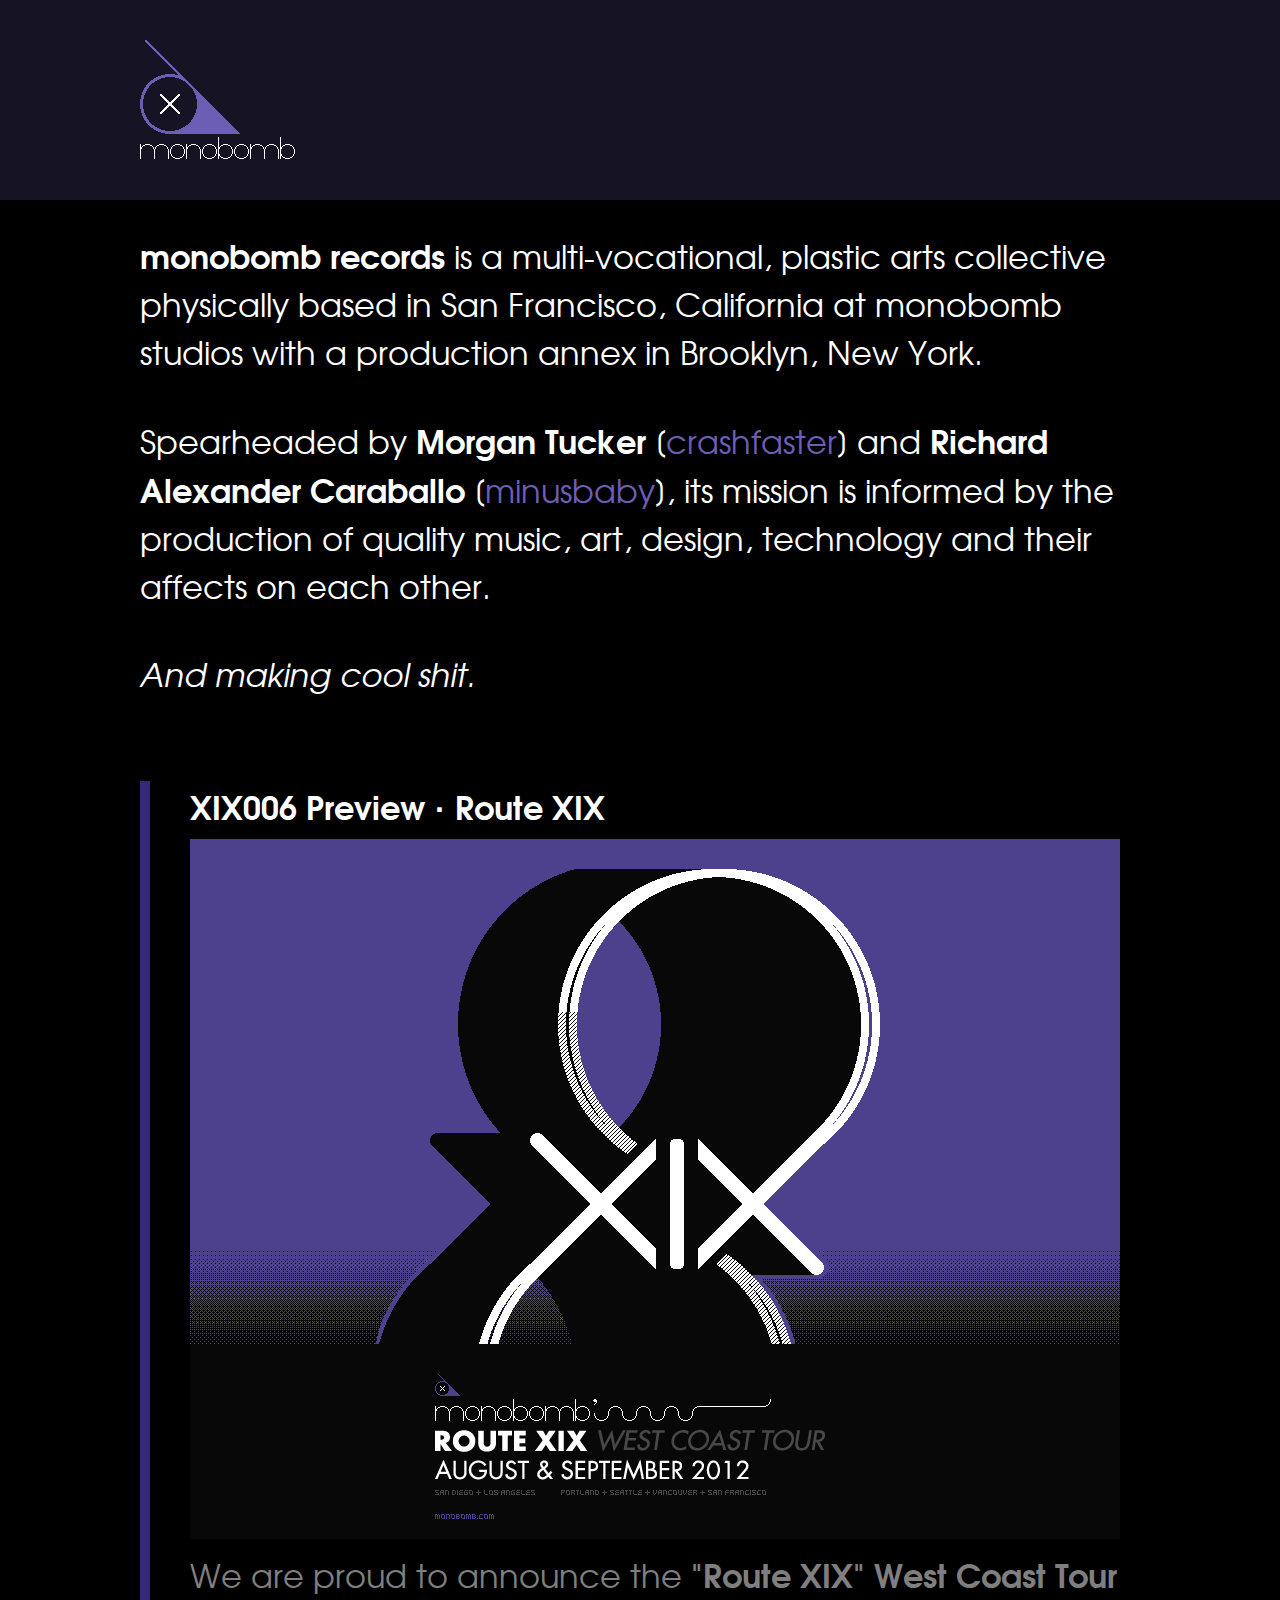
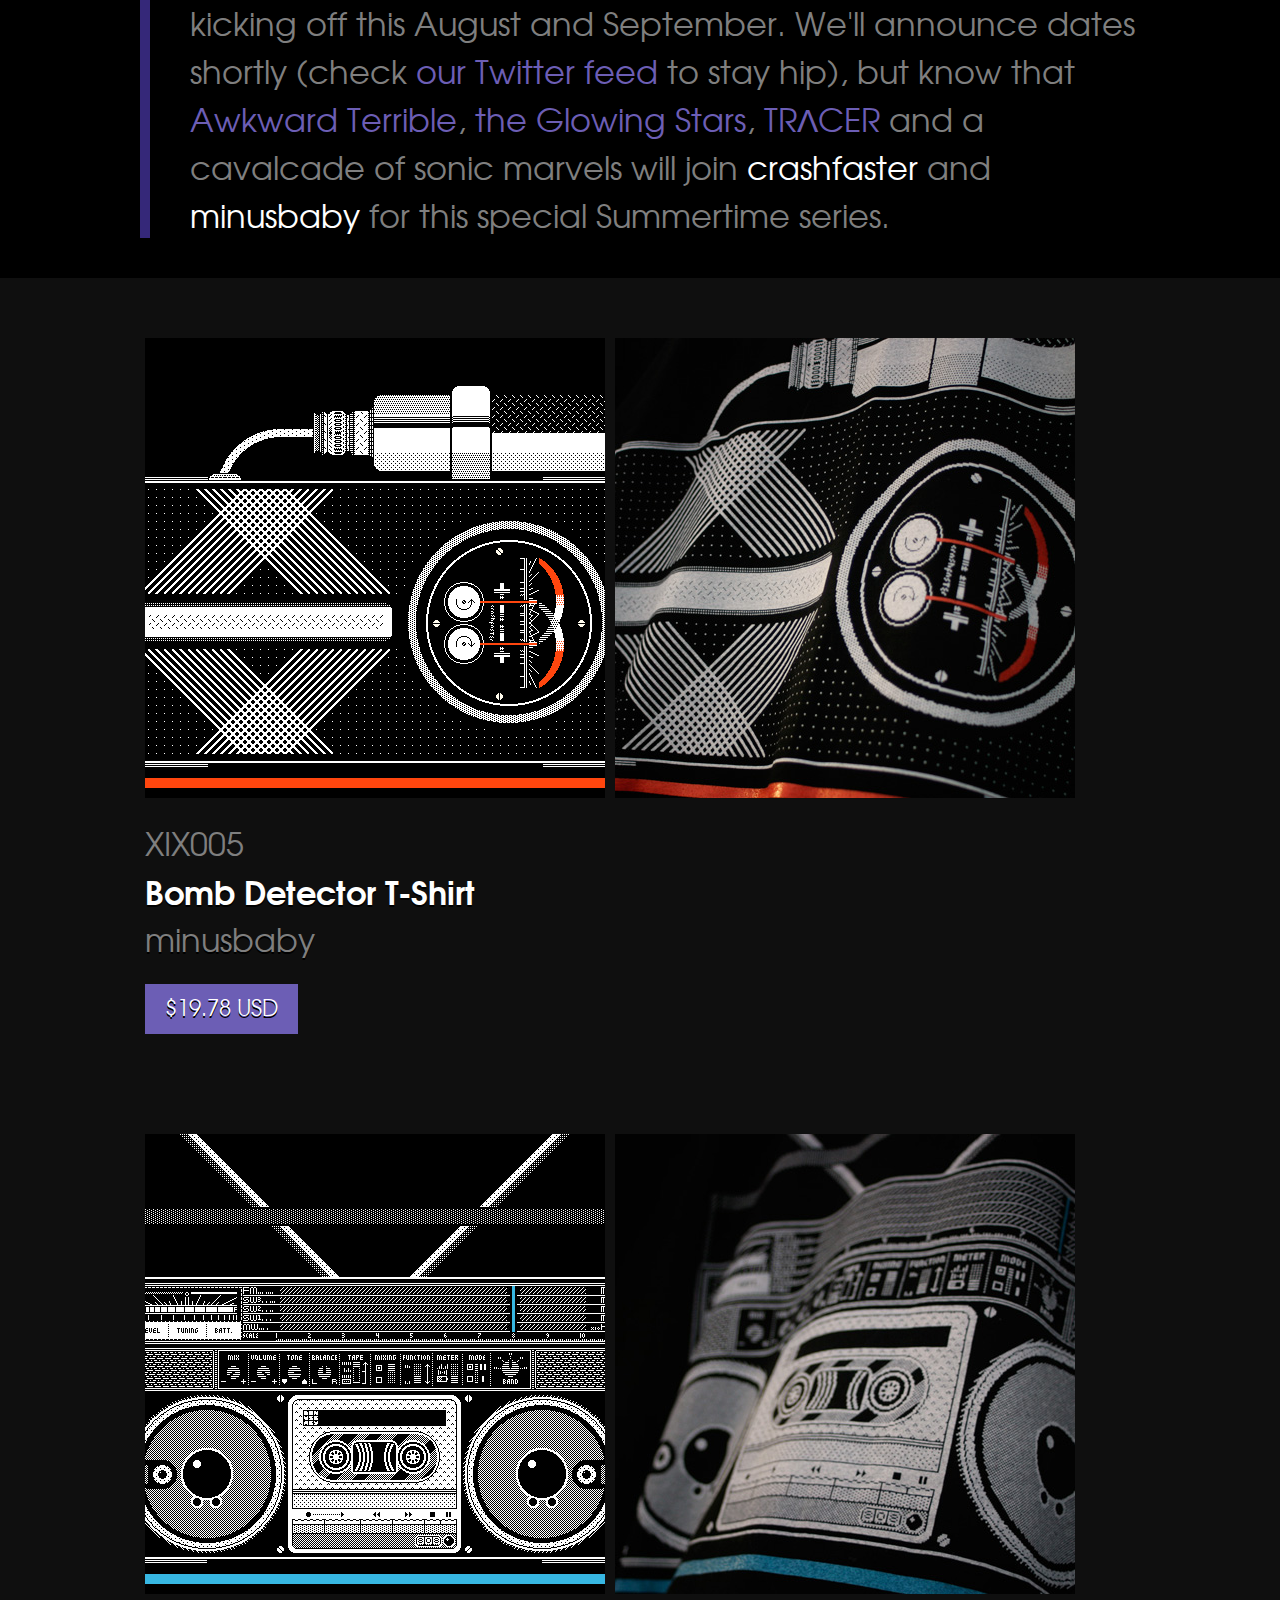
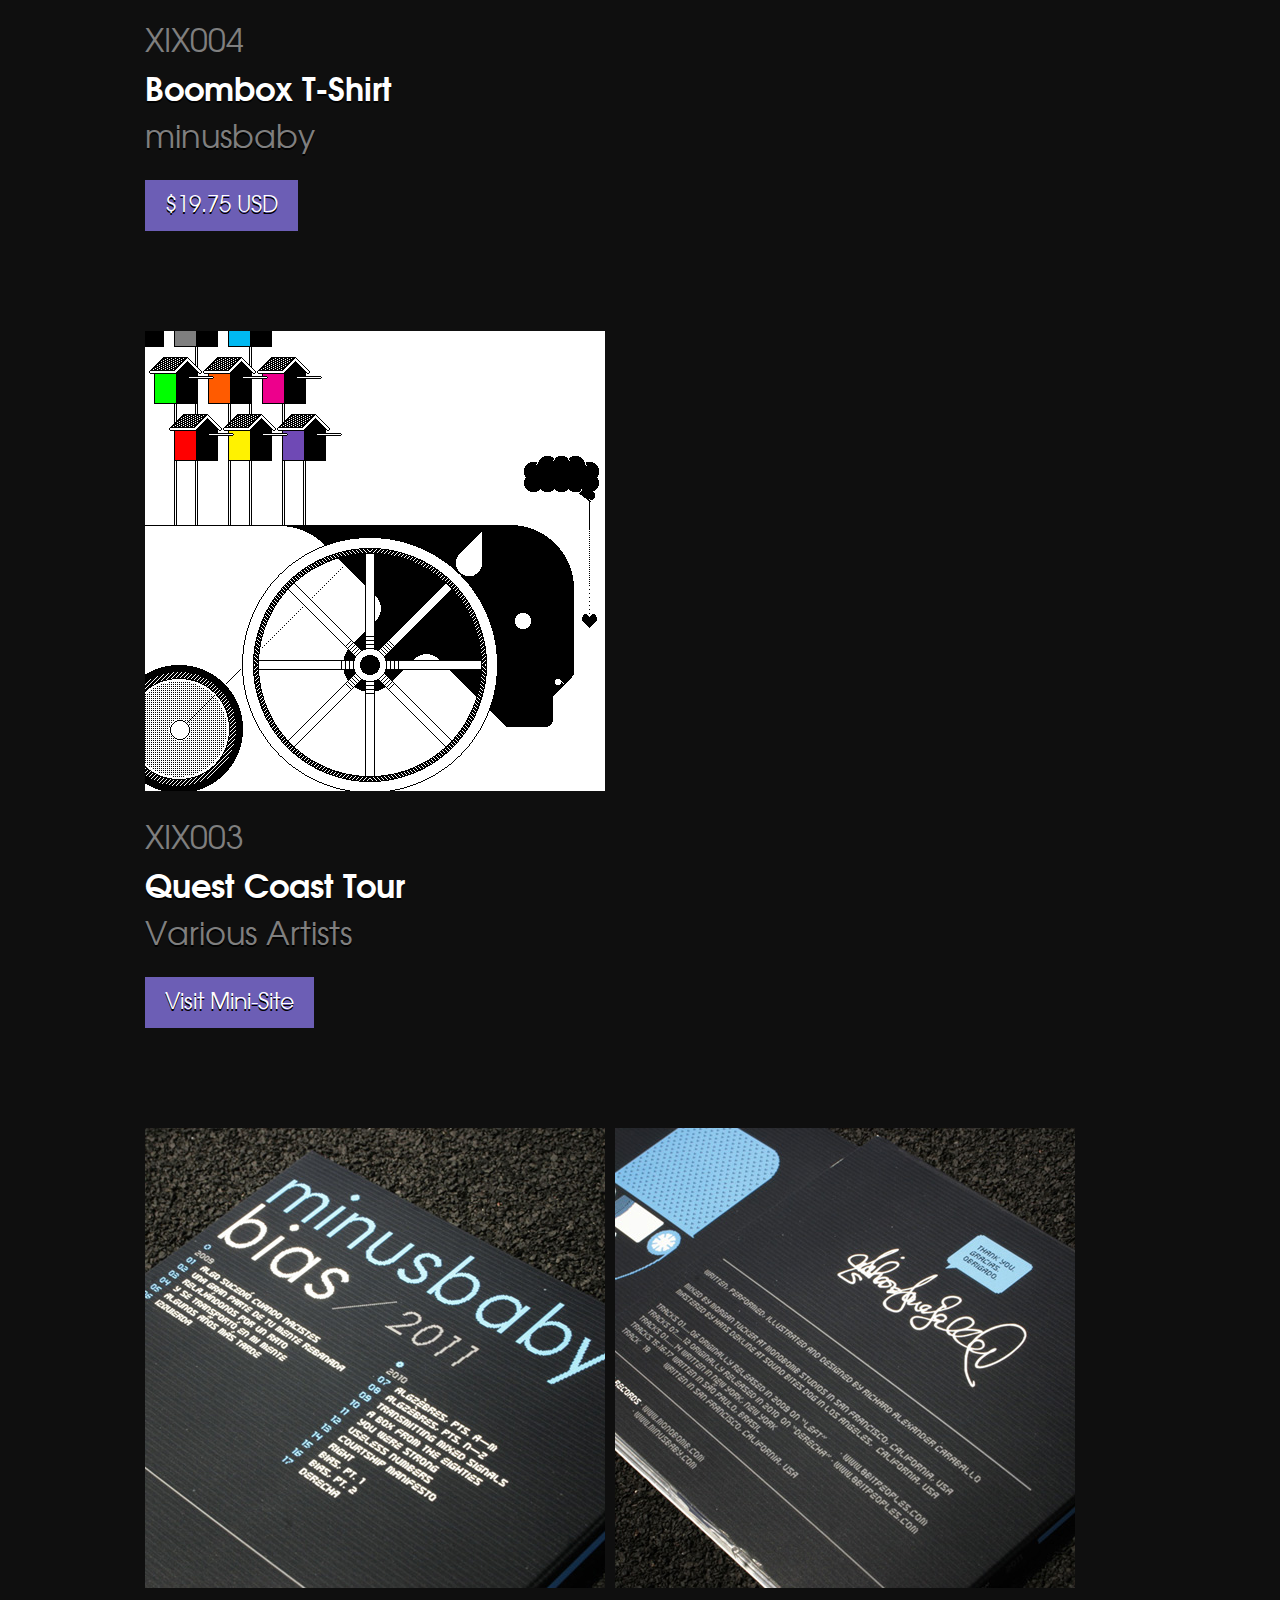
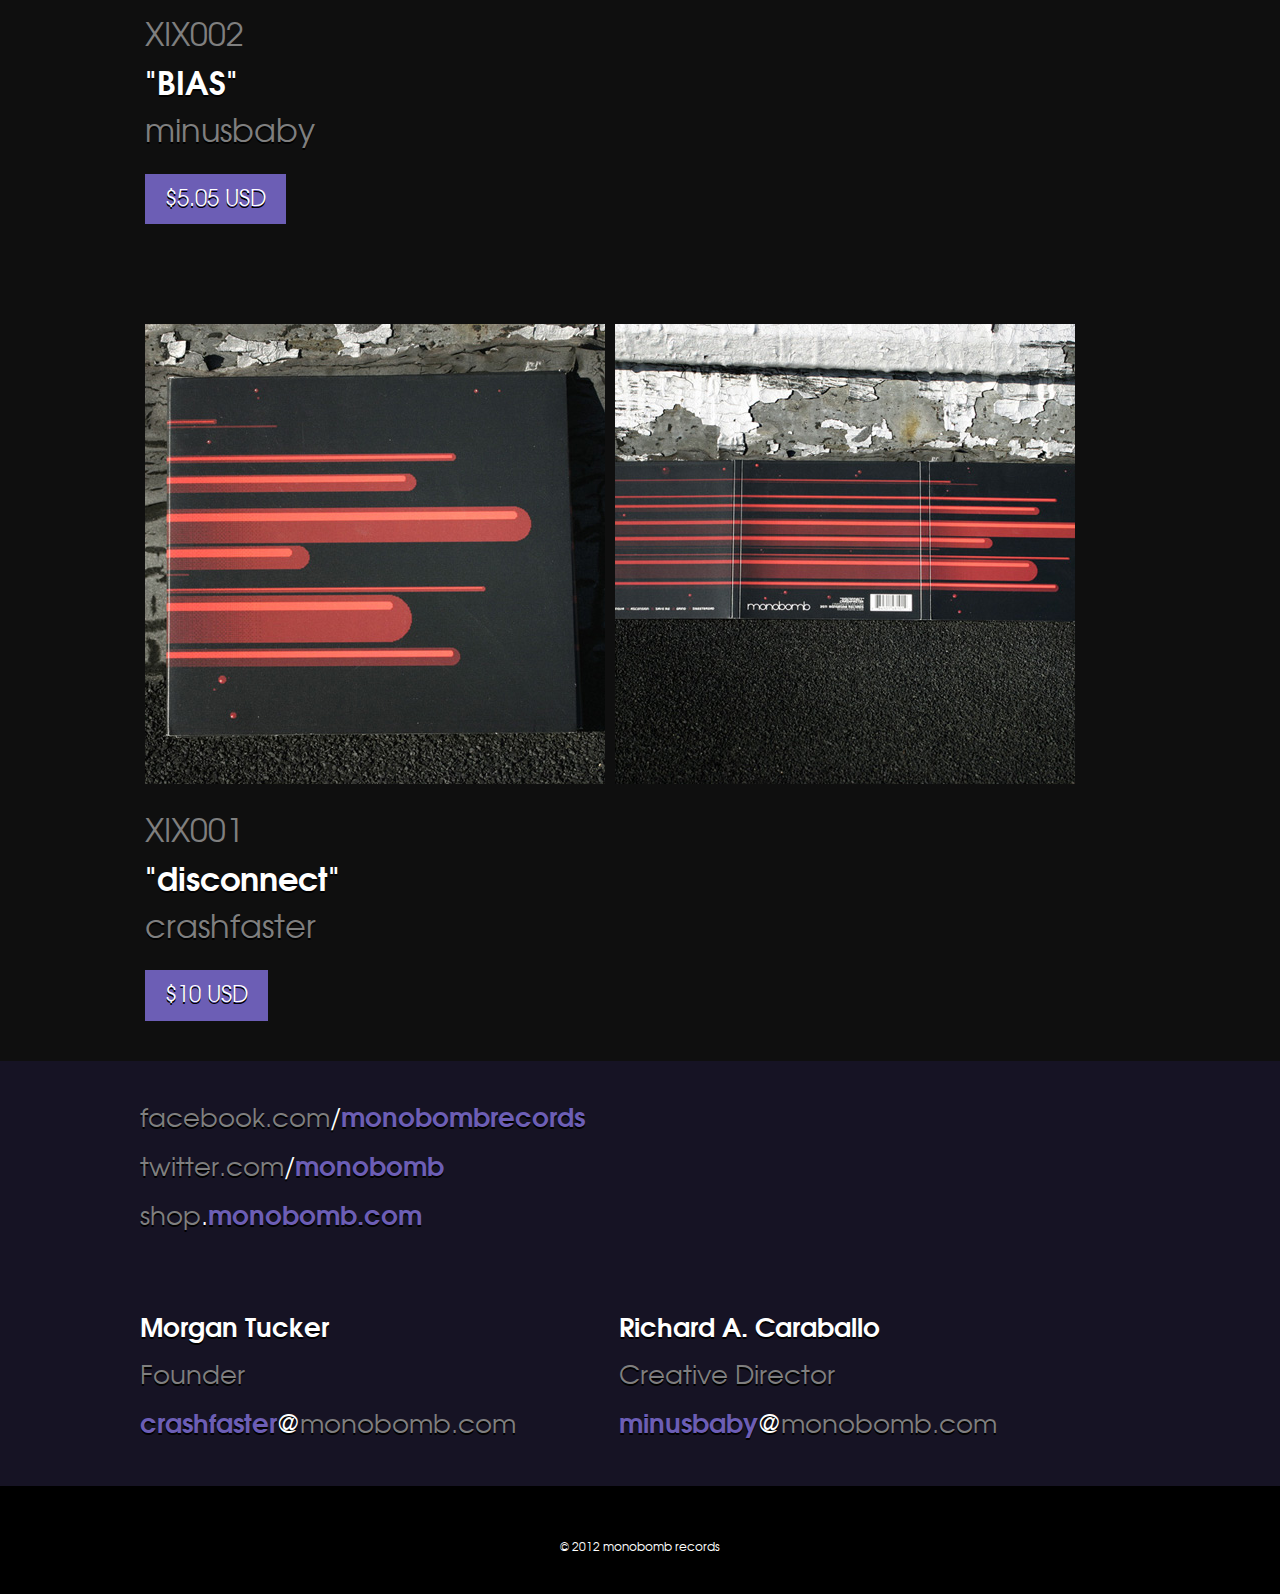
==== commit 527ce99e: "Changed shirt prices to be ridiculous." ====
--- a/index.html
+++ b/index.html
@@ -37,7 +37,7 @@
 					<h1 style="margin-bottom: 0.3em;">XIX006 Preview · Route XIX</h1>
 					<img src="/images/news/route_xix_2012-07-04.png" alt="" width="930" height="700">
 					<p>
-						We are hyped to announce the <b>"Route XIX" West Coast Tour</b> kicking off this August and September. We'll announce dates shortly (check <a href="http://twitter.com/monobomb">our Twitter feed</a> to stay hip), but know that <a href="http://awkwardterrible.bandcamp.com/">Awkward Terrible</a>, <a href="http://theglowingstars.bandcamp.com/">the Glowing Stars</a>, <a href="http://tracervision.com/">TRΛCER</a> and a cavalcade of sonic marvels will join <span class="bright">crashfaster</span> and <span class="bright">minusbaby</span> for this special Summertime series.
+						We are proud to announce the <b>"Route XIX" West Coast Tour</b> kicking off this August and September. We'll announce dates shortly (check <a href="http://twitter.com/monobomb">our Twitter feed</a> to stay hip), but know that <a href="http://awkwardterrible.bandcamp.com/">Awkward Terrible</a>, <a href="http://theglowingstars.bandcamp.com/">the Glowing Stars</a>, <a href="http://tracervision.com/">TRΛCER</a> and a cavalcade of sonic marvels will join <span class="bright">crashfaster</span> and <span class="bright">minusbaby</span> for this special Summertime series.
 					</p>
 				</div>
 			</div>
@@ -48,7 +48,7 @@
 				<h2 class="catalog">XIX005</h2>
 				<h1>Bomb Detector T-Shirt</h1>
 				<h2 class="by">minusbaby</h2>
-				<a href="http://shop.monobomb.com" class="button">$20 USD</a>
+				<a href="http://shop.monobomb.com" class="button">$19.78 USD</a>
 			</div>
 		</article>
 		<article class="product">
@@ -57,7 +57,7 @@
 				<h2 class="catalog">XIX004</h2>
 				<h1>Boombox T-Shirt</h1>
 				<h2 class="by">minusbaby</h2>
-				<a href="http://shop.monobomb.com" class="button">$20 USD</a>
+				<a href="http://shop.monobomb.com" class="button">$19.75 USD</a>
 			</div>
 		</article>
 		<article class="product">
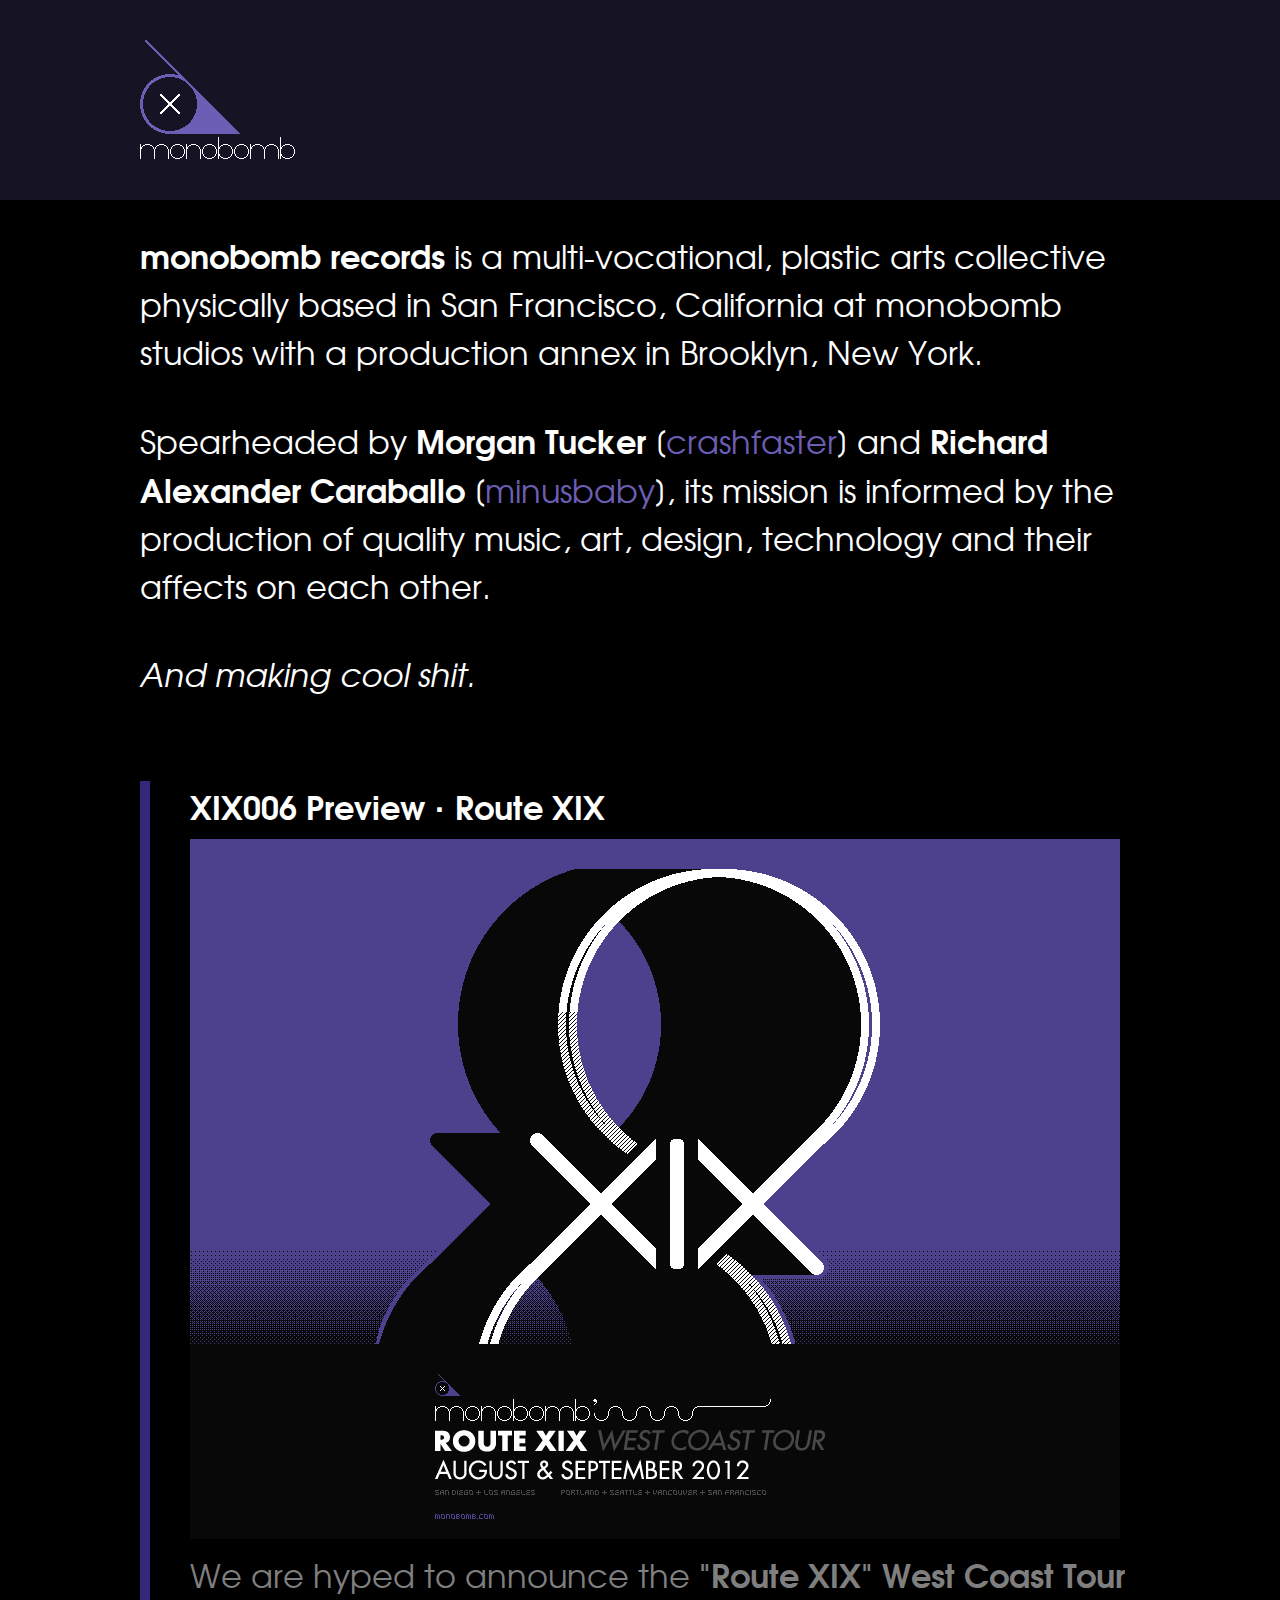
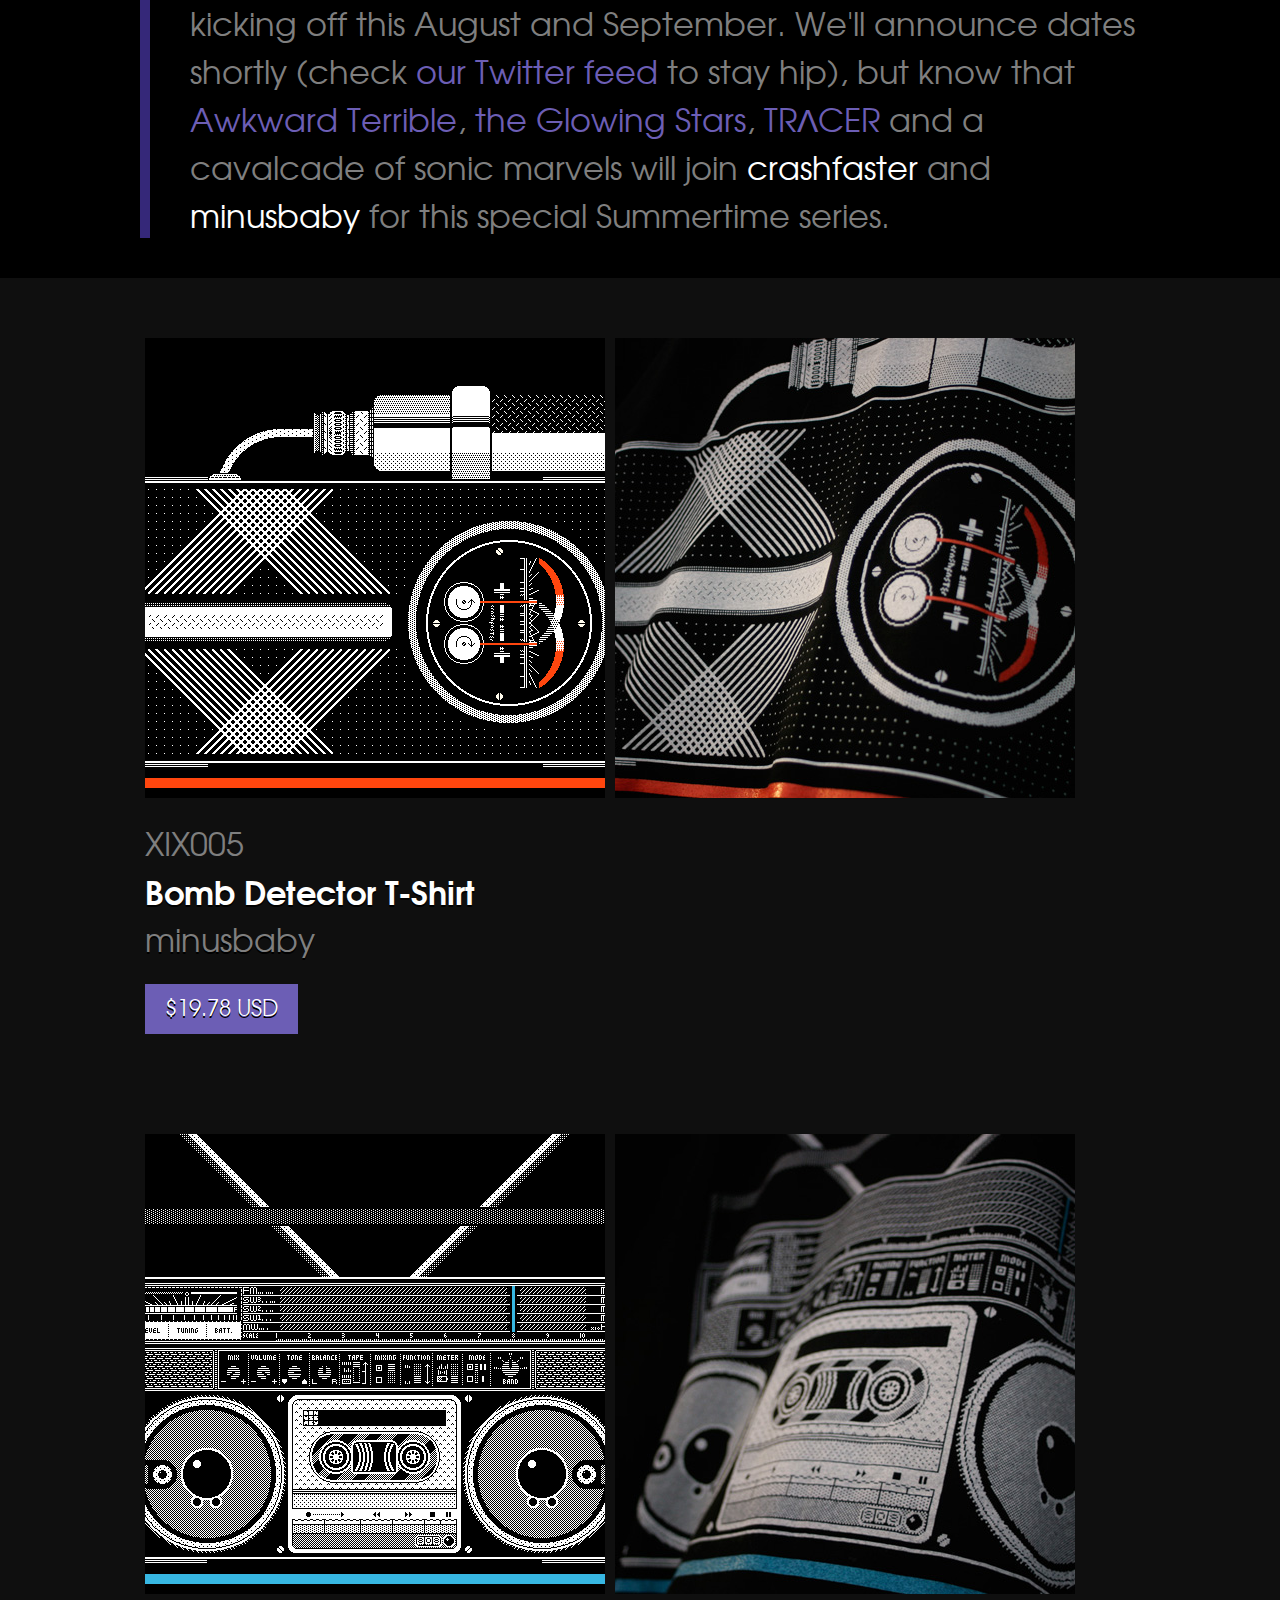
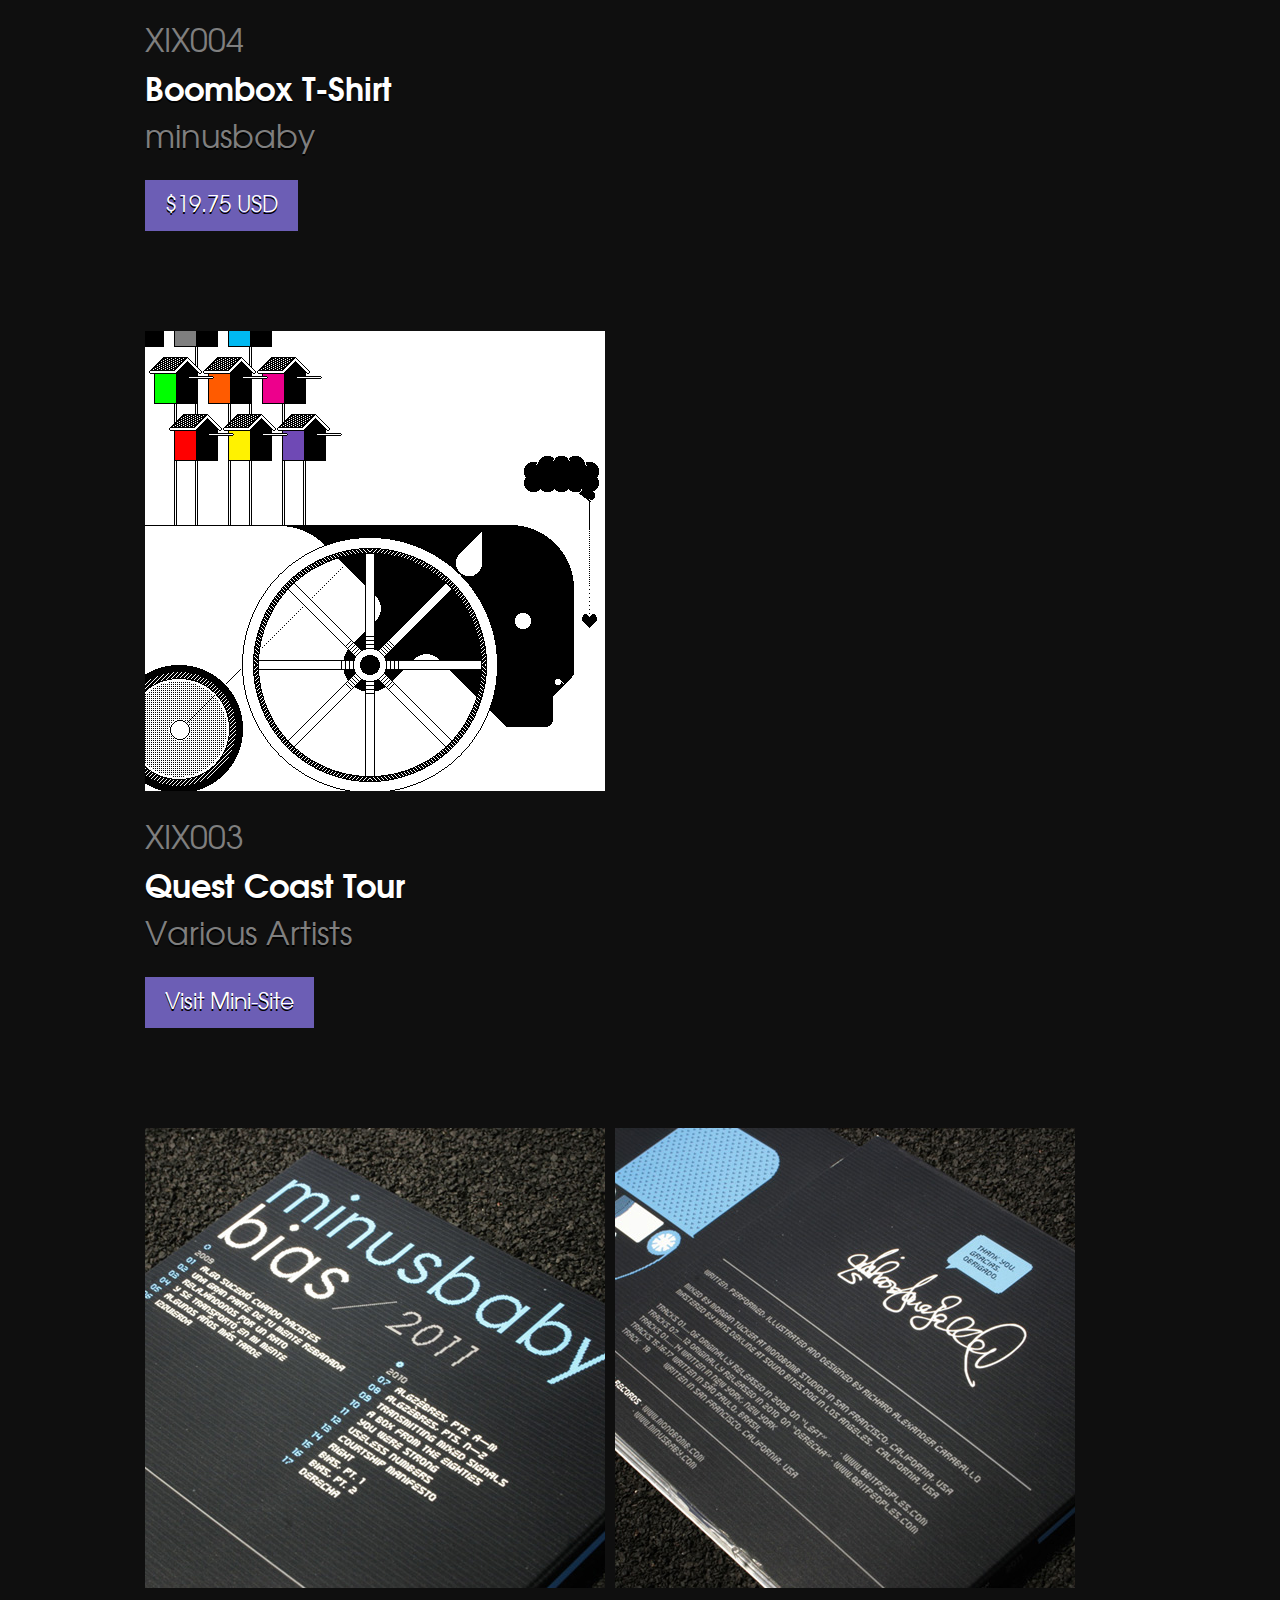
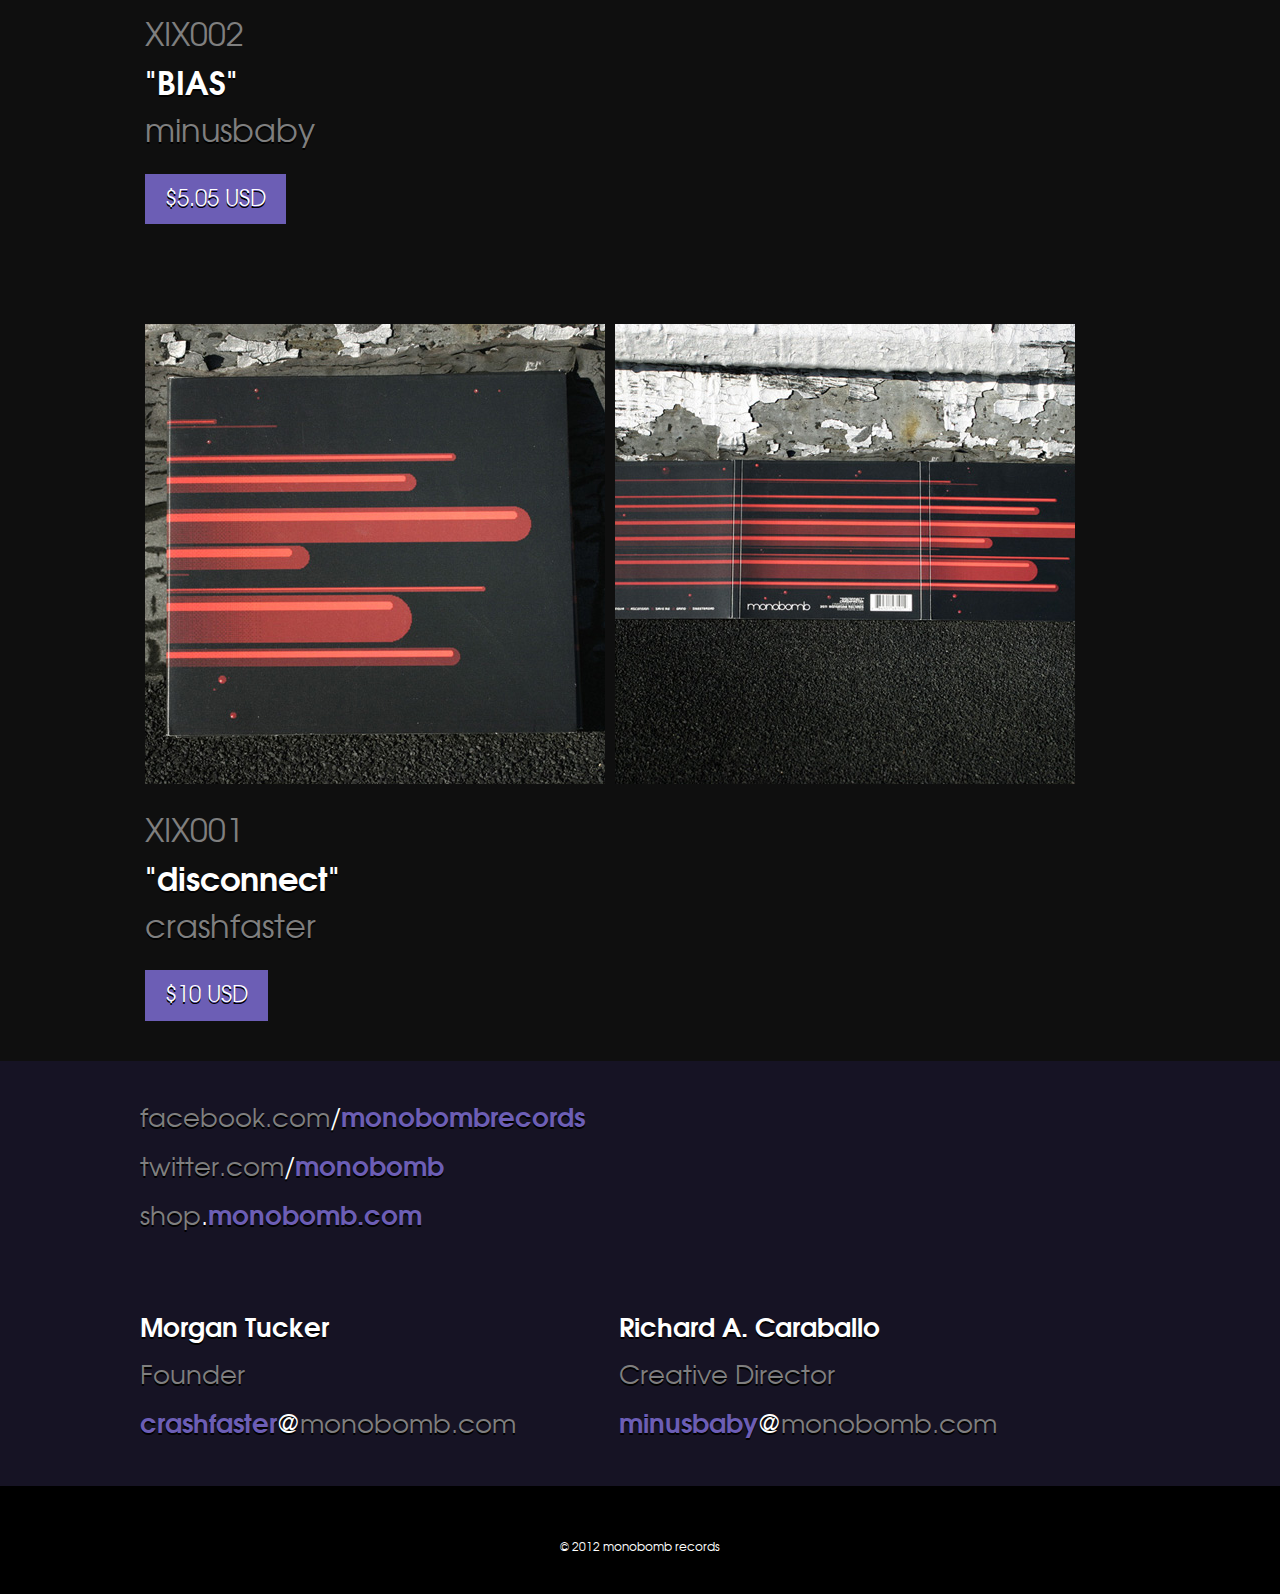
==== commit 0a1892ff: "Merge branch 'master' of github.com:openback/monobomb.com" ====
--- a/index.html
+++ b/index.html
@@ -37,7 +37,7 @@
 					<h1 style="margin-bottom: 0.3em;">XIX006 Preview · Route XIX</h1>
 					<img src="/images/news/route_xix_2012-07-04.png" alt="" width="930" height="700">
 					<p>
-						We are proud to announce the <b>"Route XIX" West Coast Tour</b> kicking off this August and September. We'll announce dates shortly (check <a href="http://twitter.com/monobomb">our Twitter feed</a> to stay hip), but know that <a href="http://awkwardterrible.bandcamp.com/">Awkward Terrible</a>, <a href="http://theglowingstars.bandcamp.com/">the Glowing Stars</a>, <a href="http://tracervision.com/">TRΛCER</a> and a cavalcade of sonic marvels will join <span class="bright">crashfaster</span> and <span class="bright">minusbaby</span> for this special Summertime series.
+						We are hyped to announce the <b>"Route XIX" West Coast Tour</b> kicking off this August and September. We'll announce dates shortly (check <a href="http://twitter.com/monobomb">our Twitter feed</a> to stay hip), but know that <a href="http://awkwardterrible.bandcamp.com/">Awkward Terrible</a>, <a href="http://theglowingstars.bandcamp.com/">the Glowing Stars</a>, <a href="http://tracervision.com/">TRΛCER</a> and a cavalcade of sonic marvels will join <span class="bright">crashfaster</span> and <span class="bright">minusbaby</span> for this special Summertime series.
 					</p>
 				</div>
 			</div>
